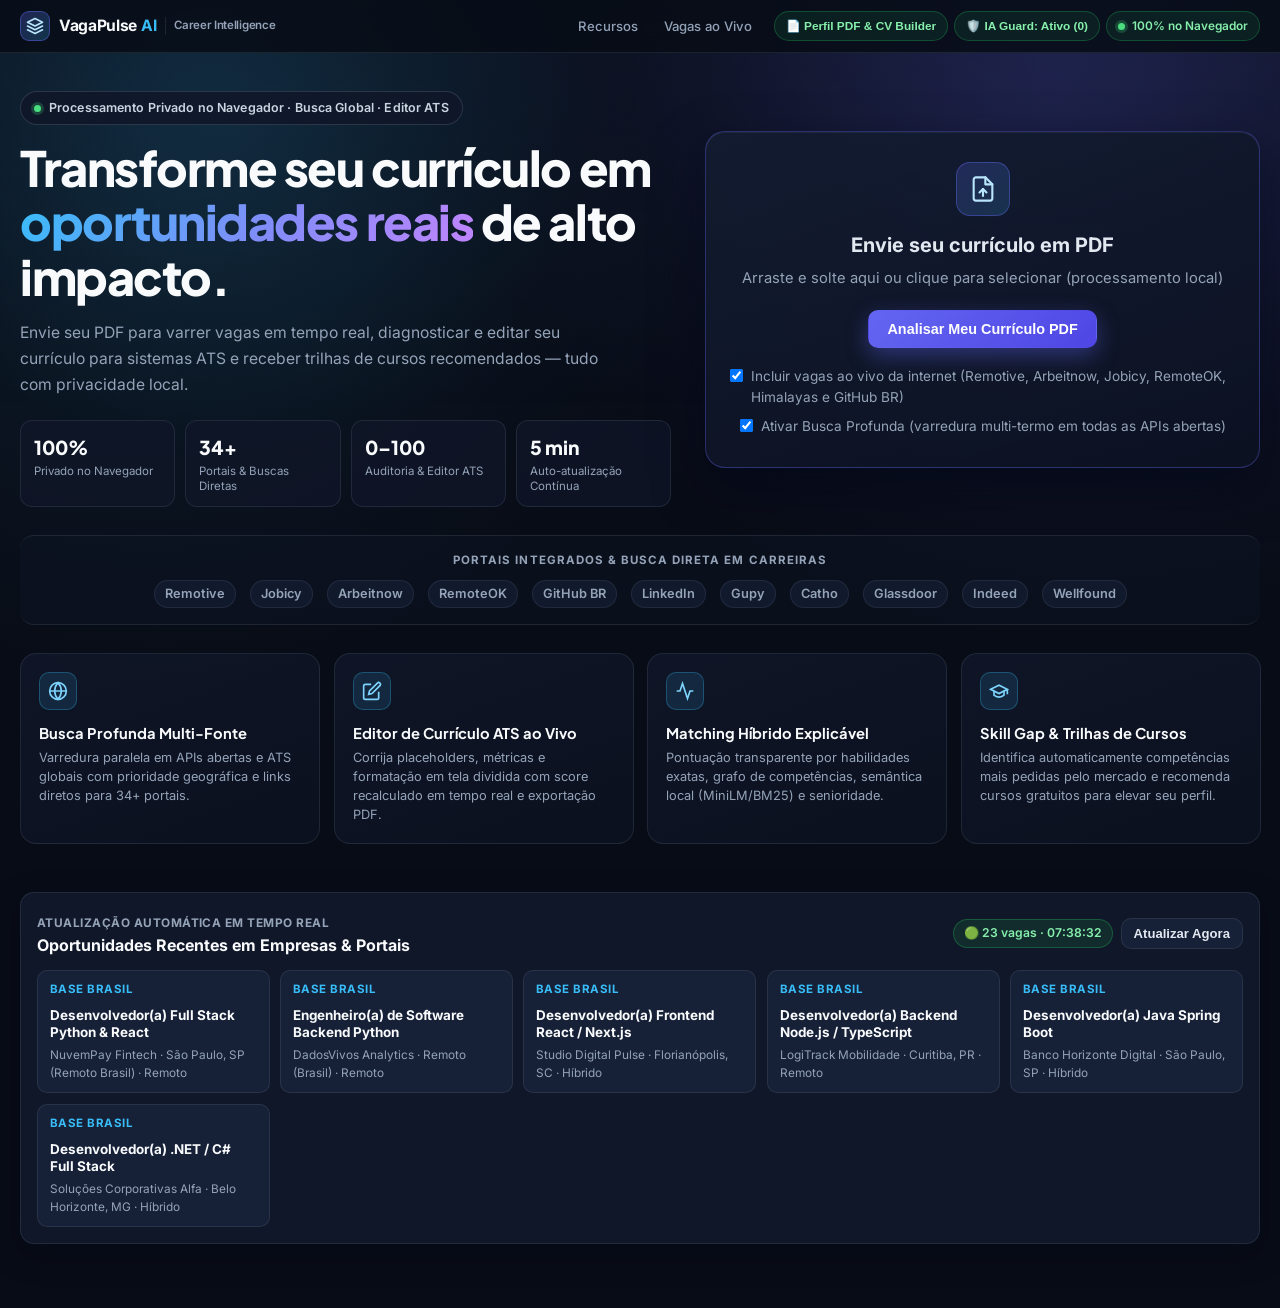
==== docs/index.html @ 1c6f0454 "feat: add landing page HTML and LinkedIn CV integration module" ====
<!DOCTYPE html>
<html lang="pt-BR">

<head>
  <meta charset="UTF-8" />
  <meta name="viewport" content="width=device-width, initial-scale=1.0" />
  <title>VagaPulse AI — Inteligência de Carreira, Busca Profunda &amp; Editor ATS</title>
  <link rel="dns-prefetch" href="https://cdn.jsdelivr.net" />
  <link rel="preconnect" href="https://fonts.googleapis.com" />
  <link rel="preconnect" href="https://fonts.gstatic.com" crossorigin />
  <link rel="preload" href="./styles.css" as="style" />
  <link rel="modulepreload" href="./js/app.js" />
  <link rel="modulepreload" href="./js/i18n.js" />
  <link rel="modulepreload" href="./js/storage.js" />
  <link
    href="https://fonts.googleapis.com/css2?family=Inter:wght@400;500;600;700&family=Plus+Jakarta+Sans:wght@600;700;800&family=Noto+Sans:wght@400;600;700&family=Noto+Sans+JP:wght@400;600;700&family=Noto+Sans+SC:wght@400;600&family=Noto+Sans+Arabic:wght@400;600&display=swap"
    rel="stylesheet" media="print" onload="this.media='all'" />
  <noscript>
    <link
      href="https://fonts.googleapis.com/css2?family=Inter:wght@400;500;600;700&family=Plus+Jakarta+Sans:wght@600;700;800&family=Noto+Sans:wght@400;600;700&display=swap"
      rel="stylesheet" />
  </noscript>
  <link rel="stylesheet" href="./styles.css" />
</head>

<body>
  <div class="ambient-bg" aria-hidden="true"></div>
  <nav class="topbar">
    <div class="topbar-inner">
      <div class="brand-lockup">
        <span class="brand-mark" aria-hidden="true">
          <svg width="18" height="18" viewBox="0 0 24 24" fill="none" stroke="currentColor" stroke-width="2.2"
            stroke-linecap="round" stroke-linejoin="round">
            <path d="M12 2L2 7l10 5 10-5-10-5z" />
            <path d="M2 17l10 5 10-5" />
            <path d="M2 12l10 5 10-5" />
          </svg>
        </span>
        <strong>VagaPulse <span class="accent">AI</span></strong>
        <span class="brand-tag">Career Intelligence</span>
      </div>
      <div class="topbar-meta">
        <a href="#featuresSection" class="topbar-link" data-i18n="navFeatures">Recursos</a>
        <a href="#liveFeedSection" class="topbar-link" data-i18n="navLiveFeed">Vagas ao Vivo</a>
        <div class="lang-picker-wrap" id="langPickerWrap">
          <!-- <button type="button" class="select-input lang-picker-btn" id="langPickerBtn" aria-haspopup="listbox" aria-expanded="false" aria-label="Selecionar idioma">
            🇧🇷 Português (PT) ▾
          </button>-->
          <div class="lang-picker-popover hidden" id="langPickerPopover" role="dialog" aria-label="Pesquisar idioma">
            <input type="search" id="langSearchInput" class="text-input lang-search-input"
              placeholder="Buscar idioma ou código (ex: ja, ar, Deutsch)..." aria-label="Buscar idioma" />
            <div class="lang-options-list" id="langOptionsList" role="listbox"></div>
          </div>
          <select id="uiLanguageSelect" class="sr-only" aria-label="Idioma da interface">
            <option value="pt">🇧🇷 Português (PT)</option>
            <option value="en">🇺🇸 English (EN)</option>
            <option value="fr">🇫🇷 Français (FR)</option>
            <option value="es">🇪🇸 Español (ES)</option>
            <option value="ja">🇯🇵 日本語 (JA)</option>
          </select>
        </div>
        <button type="button" class="topbar-status" id="linkedinCvBtn"
          title="Carregar Perfil em PDF e Construtor Inteligente de Currículos" style="cursor:pointer;">📄 Perfil PDF &amp; CV Builder</button>
        <button type="button" class="topbar-status" id="securityGuardBtn"
          title="IA Autônoma de Segurança — Clique para baixar o relatório de incidentes" style="cursor:pointer;">🛡️ IA
          Guard: Ativo (0)</button>
        <span class="topbar-status"><span class="pulse-dot"></span> <span data-i18n="navPrivacyBadge">100% no
            Navegador</span></span>
      </div>
    </div>
  </nav>
  <div class="app-shell">
    <!-- Seção Inicial (Landing + Upload) -->
    <section class="landing-shell" id="uploadSection">
      <div class="hero-split">
        <div class="hero-copy">
          <div class="hero-eyebrow">
            <span class="pulse-dot"></span>
            <span data-i18n="heroEyebrow">Processamento Privado no Navegador · Busca Profunda · Editor ATS</span>
          </div>
          <h1 data-i18n="heroTitle">Transforme seu currículo em <span class="accent-gradient">oportunidades reais</span>
            de alto impacto.</h1>
          <p class="hero-subtitle" data-i18n="heroSubtitle">
            Envie seu PDF para varrer vagas em tempo real, diagnosticar e editar seu currículo para sistemas ATS e
            receber trilhas de cursos recomendados — tudo com privacidade local.
          </p>

          <div class="hero-kpis">
            <div class="kpi-item">
              <strong>100%</strong>
              <span data-i18n="kpiPrivacy">Privado no Navegador</span>
            </div>
            <div class="kpi-item">
              <strong>34+</strong>
              <span data-i18n="kpiPortals">Portais &amp; Buscas Diretas</span>
            </div>
            <div class="kpi-item">
              <strong>0–100</strong>
              <span data-i18n="kpiAts">Auditoria &amp; Editor ATS</span>
            </div>
            <div class="kpi-item">
              <strong>5 min</strong>
              <span data-i18n="kpiRefresh">Auto-atualização Contínua</span>
            </div>
          </div>
        </div>

        <div class="upload-panel">
          <div class="dropzone" id="dropzone" tabindex="0" role="button"
            aria-label="Selecionar ou arrastar arquivo PDF">
            <div class="dropzone-icon-wrap" aria-hidden="true">
              <svg width="28" height="28" viewBox="0 0 24 24" fill="none" stroke="currentColor" stroke-width="1.8"
                stroke-linecap="round" stroke-linejoin="round">
                <path d="M14 2H6a2 2 0 0 0-2 2v16a2 2 0 0 0 2 2h12a2 2 0 0 0 2-2V8z" />
                <polyline points="14 2 14 8 20 8" />
                <line x1="12" y1="18" x2="12" y2="12" />
                <polyline points="9 15 12 12 15 15" />
              </svg>
            </div>
            <h2 data-i18n="dropTitle">Envie seu currículo em PDF</h2>
            <p data-i18n="dropSubtitle">Arraste e solte aqui ou clique para selecionar (processamento local)</p>
            <input type="file" id="pdfInput" accept=".pdf,application/pdf" hidden />
            <div class="upload-actions">
              <button type="button" class="btn btn-primary btn-glow" id="chooseFileBtn"
                data-i18n="chooseFileBtn">Analisar Meu Currículo PDF</button>
              <button type="button" class="btn btn-secondary hidden" id="sampleBtn">Testar com Exemplo</button>
              <button type="button" class="btn btn-ghost hidden" id="downloadSampleBtn">Baixar PDF Exemplo</button>
            </div>
            <div class="upload-options">
              <label class="checkbox-label">
                <input type="checkbox" id="includeLiveCheck" checked />
                <span data-i18n="includeLiveLabel">Incluir vagas ao vivo da internet (Remotive, Arbeitnow, Jobicy,
                  RemoteOK e GitHub BR)</span>
              </label>
              <label class="checkbox-label">
                <input type="checkbox" id="deepSearchCheck" checked />
                <span data-i18n="deepSearchLabel">Ativar Busca Profunda (varredura multi-termo em todas as APIs
                  abertas)</span>
              </label>
            </div>
          </div>

          <div class="status-banner hidden" id="statusBanner"></div>
          <div class="loader hidden" id="loader">
            <div class="spinner"></div>
            <span data-i18n="loaderText">Lendo seu PDF, auditando qualidade ATS e executando busca profunda na
              internet...</span>
          </div>
        </div>
      </div>

      <!-- Faixa de Fontes Monitoradas -->
      <div class="trust-strip">
        <span class="trust-label" data-i18n="trustLabel">Portais integrados &amp; busca direta em carreiras</span>
        <div class="trust-logos">
          <span>Remotive</span><span>Jobicy</span><span>Arbeitnow</span><span>RemoteOK</span><span>GitHub
            BR</span><span>LinkedIn</span><span>Gupy</span><span>Catho</span><span>Glassdoor</span><span>Indeed</span><span>Wellfound</span>
        </div>
      </div>

      <!-- Bento Grid de Recursos -->
      <div class="feature-strip bento-grid" id="featuresSection">
        <div class="feature-item">
          <div class="feature-icon-box" aria-hidden="true">
            <svg width="20" height="20" viewBox="0 0 24 24" fill="none" stroke="currentColor" stroke-width="2">
              <circle cx="12" cy="12" r="10" />
              <line x1="2" y1="12" x2="22" y2="12" />
              <path d="M12 2a15.3 15.3 0 0 1 4 10 15.3 15.3 0 0 1-4 10 15.3 15.3 0 0 1-4-10 15.3 15.3 0 0 1 4-10z" />
            </svg>
          </div>
          <div>
            <strong data-i18n="feat1Title">Busca Profunda Multi-Fonte</strong>
            <p data-i18n="feat1Desc">Varredura paralela em APIs abertas com prioridade geográfica para o seu país e
              links diretos para 14 portais.</p>
          </div>
        </div>
        <div class="feature-item">
          <div class="feature-icon-box" aria-hidden="true">
            <svg width="20" height="20" viewBox="0 0 24 24" fill="none" stroke="currentColor" stroke-width="2">
              <path d="M11 4H4a2 2 0 0 0-2 2v14a2 2 0 0 0 2 2h14a2 2 0 0 0 2-2v-7" />
              <path d="M18.5 2.5a2.121 2.121 0 0 1 3 3L12 15l-4 1 1-4 9.5-9.5z" />
            </svg>
          </div>
          <div>
            <strong data-i18n="feat2Title">Editor de Currículo ATS ao Vivo</strong>
            <p data-i18n="feat2Desc">Corrija placeholders, métricas e formatação em tela dividida com score recalculado
              em tempo real e exportação PDF.</p>
          </div>
        </div>
        <div class="feature-item">
          <div class="feature-icon-box" aria-hidden="true">
            <svg width="20" height="20" viewBox="0 0 24 24" fill="none" stroke="currentColor" stroke-width="2">
              <polyline points="22 12 18 12 15 21 9 3 6 12 2 12" />
            </svg>
          </div>
          <div>
            <strong data-i18n="feat3Title">Matching Explicável TF-IDF</strong>
            <p data-i18n="feat3Desc">Pontuação transparente por habilidades exatas, ecossistema relacionado, semântica
              textual e aderência de senioridade.</p>
          </div>
        </div>
        <div class="feature-item">
          <div class="feature-icon-box" aria-hidden="true">
            <svg width="20" height="20" viewBox="0 0 24 24" fill="none" stroke="currentColor" stroke-width="2">
              <path d="M22 10v6M2 10l10-5 10 5-10 5z" />
              <path d="M6 12v5c3 3 9 3 12 0v-5" />
            </svg>
          </div>
          <div>
            <strong data-i18n="feat4Title">Skill Gap &amp; Trilhas de Cursos</strong>
            <p data-i18n="feat4Desc">Identifica automaticamente competências mais pedidas pelo mercado e recomenda
              cursos gratuitos para elevar seu perfil.</p>
          </div>
        </div>
      </div>

      <!-- Feed Automático de Vagas Recentes ao Abrir a Página -->
      <div class="live-feed-card" id="liveFeedSection">
        <div class="live-feed-header">
          <div>
            <span class="meta-label" data-i18n="liveFeedEyebrow">Atualização Automática em Tempo Real</span>
            <h3 data-i18n="liveFeedTitle">Oportunidades Recentes em Empresas &amp; Portais</h3>
          </div>
          <div class="live-feed-controls">
            <span class="live-status-pill" id="homeLiveStatus" data-i18n="homeLiveLoading">Carregando vagas...</span>
            <button type="button" class="btn btn-secondary btn-small" id="homeRefreshBtn"
              data-i18n="homeRefreshBtn">Atualizar Agora</button>
          </div>
        </div>
        <div class="live-feed-grid" id="homeLiveGrid"></div>
      </div>
    </section>

    <!-- Painel de Resultados -->
    <main class="results-layout hidden" id="resultsSection">
      <aside class="profile-panel">
        <div class="panel-header">
          <h3 data-i18n="profileTitle">Perfil Extraído</h3>
          <button type="button" class="btn-link" id="newUploadBtn" data-i18n="newUploadBtn">Trocar PDF</button>
        </div>

        <div class="file-meta" id="fileMeta"></div>

        <!-- Diagnóstico ATS -->
        <div class="ats-card" id="atsCard">
          <div class="ats-header">
            <div>
              <span class="meta-label" data-i18n="atsQualityLabel">Qualidade ATS do Currículo</span>
              <div class="ats-level" id="atsLevel">—</div>
            </div>
            <div class="ats-score-circle" id="atsScore">0</div>
          </div>
          <div class="ats-bar-track">
            <div class="ats-bar-fill" id="atsBarFill" style="width: 0%"></div>
          </div>
          <ul class="ats-checks" id="atsChecks"></ul>
          <button type="button" class="btn btn-primary btn-small" id="openImproveBtn" data-i18n="openImproveBtn"
            style="width:100%;margin-top:10px;">
            ✨ Aprimorar Currículo (ATS)
          </button>
        </div>

        <div class="meta-grid">
          <div class="meta-box">
            <span class="meta-label" data-i18n="seniorityLabel">Senioridade</span>
            <select id="senioritySelect" class="select-input">
              <option value="Estágio" data-i18n="senIntern">Estágio</option>
              <option value="Júnior" data-i18n="senJunior">Júnior</option>
              <option value="Pleno" data-i18n="senMid">Pleno</option>
              <option value="Sênior" data-i18n="senSenior">Sênior</option>
              <option value="Especialista" data-i18n="senSpec">Especialista</option>
            </select>
          </div>
          <div class="meta-box">
            <span class="meta-label" data-i18n="yearsLabel">Experiência Est.</span>
            <strong id="yearsValue">—</strong>
          </div>
        </div>

        <div class="profile-block">
          <span class="meta-label" data-i18n="rolesLabel">Cargos Sugeridos</span>
          <div class="pill-list" id="rolesList"></div>
        </div>

        <div class="profile-block">
          <div class="block-title-row">
            <span class="meta-label"><span data-i18n="skillsDetectedPrefix">Habilidades Detectadas</span> (<span
                id="skillsCount">0</span>)</span>
          </div>
          <div class="pill-list editable" id="skillsList"></div>
          <div class="add-skill-row">
            <input type="text" id="newSkillInput" list="skillSuggestions" data-i18n-placeholder="newSkillPlaceholder"
              placeholder="Adicionar habilidade (ex: Python)" class="text-input" />
            <datalist id="skillSuggestions"></datalist>
            <button type="button" class="btn btn-small btn-primary" id="addSkillBtn">+</button>
          </div>
        </div>

        <!-- Skill Gap de Mercado -->
        <div class="profile-block" id="skillGapBlock">
          <span class="meta-label" data-i18n="skillGapLabel">Skill Gap (Mais Pedidas nas Top Vagas)</span>
          <p class="helper-text" data-i18n="skillGapHelper">Clique em uma skill para adicioná-la se você já a domina:
          </p>
          <div class="gap-list" id="skillGapList"></div>
        </div>

        <!-- Cursos Recomendados -->
        <div class="profile-block" id="coursesBlock">
          <span class="meta-label" data-i18n="coursesLabel">🎓 Cursos Recomendados para Aprimorar o Currículo</span>
          <p class="helper-text" data-i18n="coursesHelper">Sugestões práticas para fechar lacunas e elevar seu match:
          </p>
          <div class="course-list" id="coursesList"></div>
        </div>

        <div class="profile-block" id="languagesBlock">
          <span class="meta-label" data-i18n="languagesEduLabel">Idiomas &amp; Formação</span>
          <div class="pill-list" id="extraInfoList"></div>
        </div>

        <div class="profile-block">
          <span class="meta-label" data-i18n="externalLinksLabel">Buscar em Portais Externos</span>
          <div class="external-links" id="externalLinks"></div>
        </div>
      </aside>

      <!-- Coluna Principal -->
      <section class="jobs-column">
        <div class="toolbar-top">
          <div class="live-sync-group">
            <span class="live-status-pill" id="resultsLiveStatus">🟢 Atualizado agora</span>
            <label class="checkbox-label" style="font-size:0.78rem;">
              <input type="checkbox" id="autoRefreshCheck" checked />
              <span data-i18n="autoRefreshLabel">Auto-atualizar (5 min)</span>
            </label>
            <button type="button" class="btn btn-ghost btn-small" id="manualRefreshBtn" data-i18n="manualRefreshBtn"
              title="Buscar novas vagas agora ignorando cache">
              🔄 Atualizar
            </button>
          </div>
          <button type="button" class="btn btn-primary btn-small" id="deepSearchBtn" data-i18n="deepSearchBtn">
            🌐 Executar Busca Profunda na Internet
          </button>
          <button type="button" class="btn btn-primary btn-small" id="openImproveTopBtn" data-i18n="openImproveTopBtn">
            ✨ Aprimorar Currículo (ATS)
          </button>
          <button type="button" class="btn btn-secondary btn-small" id="openCompareBtn" data-i18n="openCompareBtn">
            ⚡ Comparar com Vaga Colada (ATS)
          </button>
          <button type="button" class="btn btn-secondary btn-small" id="exportCsvBtn" data-i18n="exportCsvBtn">
            ⬇ Exportar Vagas (CSV)
          </button>
          <button type="button" class="btn btn-ghost btn-small" id="resetWeightsBtn"
            title="Restaurar pesos padrão do ranking" data-i18n="resetWeightsBtn">
            ↺ Pesos Padrão
          </button>
        </div>

        <div class="filters-bar">
          <input type="text" id="queryInput" class="text-input search-input" data-i18n-placeholder="queryPlaceholder"
            placeholder="Filtrar por cargo, empresa, cidade ou tecnologia..." />
          <select id="modalityFilter" class="select-input">
            <option value="" data-i18n="allModalities">Todas modalidades</option>
            <option value="Remoto" data-i18n="modRemote">Remoto</option>
            <option value="Híbrido" data-i18n="modHybrid">Híbrido</option>
            <option value="Presencial" data-i18n="modOnsite">Presencial</option>
          </select>
          <select id="jobSeniorityFilter" class="select-input">
            <option value="" data-i18n="allSeniorities">Todas senioridades</option>
            <option value="Estágio" data-i18n="senIntern">Estágio</option>
            <option value="Júnior" data-i18n="senJunior">Júnior</option>
            <option value="Pleno" data-i18n="senMid">Pleno</option>
            <option value="Sênior" data-i18n="senSenior">Sênior</option>
            <option value="Especialista" data-i18n="senSpec">Especialista</option>
          </select>
          <select id="languageFilter" class="select-input">
            <option value="" data-i18n="allLanguages">Todos idiomas</option>
            <option value="pt">🇧🇷 Português (PT)</option>
            <option value="en">🇺🇸 English (EN)</option>
            <option value="fr">🇫🇷 Français (FR)</option>
            <option value="es">🇪🇸 Español (ES)</option>
            <option value="ja">🇯🇵 日本語 (JA)</option>
            <option value="de">🇩🇪 Deutsch (DE)</option>
            <option value="it">🇮🇹 Italiano (IT)</option>
            <option value="zh-CN">🇨🇳 中文简体 (ZH)</option>
            <option value="zh-TW">🇹🇼 中文繁體 (ZH-TW)</option>
            <option value="ko">🇰🇷 한국어 (KO)</option>
            <option value="ru">🇷🇺 Русский (RU)</option>
            <option value="ar">🇸🇦 العربية (AR)</option>
            <option value="hi">🇮🇳 हिन्दी (HI)</option>
            <option value="nl">🇳🇱 Nederlands (NL)</option>
            <option value="pl">🇵🇱 Polski (PL)</option>
            <option value="tr">🇹🇷 Türkçe (TR)</option>
            <option value="uk">🇺🇦 Українська (UK)</option>
            <option value="sv">🇸🇪 Svenska (SV)</option>
            <option value="no">🇳🇴 Norsk (NO)</option>
            <option value="da">🇩🇰 Dansk (DA)</option>
            <option value="fi">🇫🇮 Suomi (FI)</option>
            <option value="cs">Čeština (CS)</option>
            <option value="el">Ελληνικά (EL)</option>
            <option value="he">עברית (HE)</option>
            <option value="th">ไทย (TH)</option>
            <option value="vi">Tiếng Việt (VI)</option>
            <option value="id">Bahasa Indonesia (ID)</option>
            <option value="ms">Bahasa Melayu (MS)</option>
            <option value="ro">Română (RO)</option>
            <option value="hu">Magyar (HU)</option>
            <option value="bg">Български (BG)</option>
            <option value="hr">Hrvatski (HR)</option>
            <option value="sk">Slovenčina (SK)</option>
            <option value="sl">Slovenščina (SL)</option>
            <option value="lt">Lietuvių (LT)</option>
            <option value="lv">Latviešu (LV)</option>
            <option value="et">Eesti (ET)</option>
            <option value="ca">Català (CA)</option>
            <option value="gl">Galego (GL)</option>
            <option value="eu">Euskara (EU)</option>
            <option value="af">Afrikaans (AF)</option>
            <option value="sw">Kiswahili (SW)</option>
            <option value="tl">Tagalog (TL)</option>
            <option value="fa">فارسی (FA)</option>
            <option value="ur">اردو (UR)</option>
            <option value="bn">বাংলা (BN)</option>
            <option value="ta">தமிழ் (TA)</option>
            <option value="te">తెలుగు (TE)</option>
            <option value="mr">मराठी (MR)</option>
            <option value="pa">ਪੰਜਾਬੀ (PA)</option>
          </select>
          <select id="sectorFilter" class="select-input">
            <option value="" data-i18n="allSectors">Todas áreas/setores</option>
            <option value="Cibersegurança" data-i18n="secCyber">Cibersegurança</option>
            <option value="Dados & IA" data-i18n="secData">Dados &amp; IA</option>
            <option value="Engenharia de Software" data-i18n="secEng">Engenharia de Software</option>
            <option value="DevOps & Cloud" data-i18n="secDevops">DevOps &amp; Cloud</option>
            <option value="QA & Qualidade" data-i18n="secQa">QA &amp; Qualidade</option>
            <option value="Produto & Design" data-i18n="secProd">Produto &amp; Design</option>
            <option value="Negócios & Operações" data-i18n="secBiz">Negócios &amp; Operações</option>
          </select>
          <input type="text" id="locationFilter" class="text-input" style="min-width:140px;"
            data-i18n-placeholder="locationPlaceholder" placeholder="Localização (ex: Brasil, SP)..." />
          <select id="sourceFilter" class="select-input">
            <option value="all" data-i18n="allSources">Todas as fontes</option>
            <option value="local" data-i18n="srcLocal">Somente Base Brasil</option>
            <option value="live" data-i18n="srcLive">Somente APIs Ao Vivo</option>
          </select>
          <select id="minScoreFilter" class="select-input">
            <option value="0" data-i18n="allScores">Qualquer match</option>
            <option value="60" data-i18n="scoreMidHigh">Média + Alta (≥ 60%)</option>
            <option value="80" data-i18n="scoreHighOnly">Somente Alta (≥ 80%)</option>
          </select>
          <select id="fraudFilter" class="select-input" title="Filtro anti-golpes e vagas falsas">
            <option value="hide_scam" data-i18n="fraudHideScam">🛡️ Ocultar vagas falsas</option>
            <option value="verified_only" data-i18n="fraudVerifiedOnly">🛡️ Somente verificadas</option>
            <option value="all" data-i18n="fraudShowAll">Mostrar todas (incl. suspeitas)</option>
          </select>
          <select id="recencyFilter" class="select-input" title="Filtrar vagas por data de publicação">
            <option value="" data-i18n="recencyAll">Qualquer data</option>
            <option value="48h" data-i18n="recency48h">⚡ Últimas 48h</option>
            <option value="7d" data-i18n="recency7d">🕒 Últimos 7 dias</option>
            <option value="30d" data-i18n="recency30d">📅 Últimos 30 dias</option>
          </select>
          <select id="sortFilter" class="select-input">
            <option value="match" data-i18n="sortMatch">Ordenar: Maior Match</option>
            <option value="salary" data-i18n="sortSalary">Ordenar: Maior Salário</option>
            <option value="recent" data-i18n="sortRecent">Ordenar: Mais Recentes</option>
          </select>
          <select id="trackerFilter" class="select-input">
            <option value="" data-i18n="trackerAll">Todas (Rastreador)</option>
            <option value="any_tracked" data-i18n="trackerTracked">★ Todas Rastreadas</option>
            <option value="Salva" data-i18n="trackerSaved">☆ Salva</option>
            <option value="Candidatada" data-i18n="trackerApplied">📨 Candidatada</option>
            <option value="Entrevista" data-i18n="trackerInterview">💬 Entrevista</option>
            <option value="Proposta" data-i18n="trackerOffer">🎉 Proposta</option>
          </select>
          <button type="button" class="btn btn-ghost btn-small" id="clearFiltersBtn" data-i18n="clearFiltersBtn"
            title="Limpar todos os filtros">
            ✕ Limpar
          </button>
        </div>

        <div class="telemetry-bar" id="telemetryBar"></div>
        <div class="telemetry-bar" id="conversionFunnelBar" style="margin-top:-4px;"></div>
        <div class="results-summary" id="resultsSummary"></div>
        <div class="sources-strip" id="sourcesStrip"></div>

        <div class="jobs-grid" id="jobsGrid"></div>
        <div class="list-sentinel hidden" id="listSentinel"></div>
      </section>
    </main>
  </div>

  <!-- Modal de Detalhes da Vaga -->
  <div class="modal-overlay hidden" id="jobModal" role="dialog" aria-modal="true">
    <div class="modal-card">
      <div class="modal-header">
        <div>
          <span class="source-tag" id="modalSource"></span>
          <h3 id="modalTitle"></h3>
          <p class="modal-company" id="modalCompany"></p>
        </div>
        <button type="button" class="modal-close" id="closeModalBtn" aria-label="Fechar">✕</button>
      </div>
      <div class="modal-body">
        <div class="modal-meta-row" id="modalMeta"></div>
        <p class="modal-reason" id="modalReason"></p>

        <h4 data-i18n="modalBreakdownTitle">Detalhamento Transparente do Match (Explicabilidade)</h4>
        <div class="breakdown-grid" id="modalBreakdown"></div>

        <h4 data-i18n="modalDescTitle">Descrição da Vaga</h4>
        <p class="modal-description" id="modalDescription"></p>

        <h4 data-i18n="modalMatchedTitle">Habilidades Compatíveis (Exatas &amp; Relacionadas)</h4>
        <div class="pill-list" id="modalMatchedSkills"></div>

        <h4 data-i18n="modalMissingTitle">Habilidades para Desenvolver / Destacar</h4>
        <div class="pill-list" id="modalMissingSkills"></div>

        <h4 data-i18n="modalPitchTitle">Sugestão de Mensagem / Pitch para o Recrutador</h4>
        <div class="pitch-box">
          <p id="modalPitch"></p>
          <button type="button" class="btn btn-secondary btn-small" id="copyPitchBtn" data-i18n="copyPitchBtn">Copiar
            Mensagem</button>
        </div>

        <div id="modalConversionKit" style="margin-top:14px;display:flex;flex-direction:column;gap:12px;"></div>
      </div>
      <div class="modal-footer">
        <select id="modalStatusSelect" class="select-input">
          <option value="" data-i18n="modalNoStatus">Sem status</option>
          <option value="Salva" data-i18n="trackerSaved">☆ Salva</option>
          <option value="Candidatada" data-i18n="trackerApplied">📨 Candidatada</option>
          <option value="Entrevista" data-i18n="trackerInterview">💬 Entrevista</option>
          <option value="Proposta" data-i18n="trackerOffer">🎉 Proposta</option>
        </select>
        <a href="#" target="_blank" rel="noopener noreferrer" class="btn btn-primary" id="modalApplyBtn"
          data-i18n="modalApplyBtn">
          Candidatar-se na Vaga ↗
        </a>
      </div>
    </div>
  </div>

  <!-- Modal Comparador de Vaga Personalizada -->
  <div class="modal-overlay hidden" id="compareModal" role="dialog" aria-modal="true">
    <div class="modal-card">
      <div class="modal-header">
        <div>
          <span class="source-tag" data-i18n="compareTag">Simulador ATS Instantâneo</span>
          <h3 data-i18n="compareTitle">Comparar Currículo com Qualquer Vaga</h3>
        </div>
        <button type="button" class="modal-close" id="closeCompareBtn" aria-label="Fechar">✕</button>
      </div>
      <div class="modal-body">
        <input type="text" id="compareTitleInput" class="text-input" data-i18n-placeholder="compareTitlePlaceholder"
          placeholder="Título da vaga (ex: Desenvolvedor Python Sênior)" />
        <textarea id="compareDescInput" class="textarea-input" rows="6" data-i18n-placeholder="compareDescPlaceholder"
          placeholder="Cole aqui a descrição completa da vaga (requisitos, tecnologias, responsabilidades)..."></textarea>
        <button type="button" class="btn btn-primary" id="runCompareBtn" data-i18n="runCompareBtn">Calcular
          Compatibilidade ATS</button>
        <div id="compareResult" class="compare-result hidden"></div>
      </div>
    </div>
  </div>

  <!-- Modal Editor de Currículo ATS -->
  <div class="modal-overlay hidden" id="improveModal" role="dialog" aria-modal="true">
    <div class="modal-card modal-editor">
      <div class="modal-header">
        <div>
          <span class="source-tag" data-i18n="editorTag">Editor Inteligente de Currículo ATS</span>
          <h3 data-i18n="editorTitle">Editor de Currículo &amp; Melhorias Necessárias para ATS</h3>
        </div>
        <button type="button" class="modal-close" id="closeImproveBtn" aria-label="Fechar">✕</button>
      </div>
      <div class="editor-shell">
        <div class="editor-pane">
          <div class="editor-toolbar">
            <div class="editor-score-pill" id="editorLiveScore">ATS: —/100</div>
            <div class="editor-toolbar-actions">
              <button type="button" class="btn btn-primary btn-small" id="editorAutoFixBtn" data-i18n="editorAutoFixBtn"
                title="Corrige formatação, telefone e marcadores duplicados automaticamente">
                ⚡ Auto-Corrigir
              </button>
              <button type="button" class="btn btn-secondary btn-small" id="editorLoadTemplateBtn"
                data-i18n="editorLoadTemplateBtn" title="Substitui pelo modelo estruturado ATS pré-preenchido">
                📄 Modelo ATS
              </button>
              <button type="button" class="btn btn-secondary btn-small" id="editorCopyBtn" data-i18n="editorCopyBtn">
                📋 Copiar
              </button>
              <button type="button" class="btn btn-secondary btn-small" id="editorPrintPdfBtn"
                data-i18n="editorPrintPdfBtn">
                🖨️ Salvar PDF
              </button>
            </div>
          </div>
          <textarea id="atsResumeEditor" class="resume-editor-textarea" spellcheck="true"
            data-i18n-placeholder="editorPlaceholder"
            placeholder="O texto do seu currículo aparecerá aqui para edição em tempo real..."></textarea>
          <div class="editor-statusbar">
            <span id="editorWordCount">0 palavras</span>
            <span id="editorSyncStatus" data-i18n="editorSyncStatus">Edite o currículo acima — o score e as melhorias
              atualizam ao vivo</span>
          </div>
        </div>
        <div class="improvements-pane">
          <div id="improveBody" class="improvements-scroll">
            <span data-i18n="improveLoading">Carregando diagnóstico detalhado...</span>
          </div>
        </div>
      </div>
      <div class="modal-footer">
        <button type="button" class="btn btn-secondary btn-small" id="editorDownloadPdfBtn">⬇ Baixar .PDF</button>
        <button type="button" class="btn btn-secondary btn-small" id="editorDownloadTxtBtn"
          data-i18n="editorDownloadTxtBtn">⬇ Baixar .TXT</button>
        <button type="button" class="btn btn-primary btn-small" id="applyEditedResumeBtn"
          data-i18n="applyEditedResumeBtn">
          ✅ Aplicar Currículo Editado na Busca de Vagas
        </button>
      </div>
    </div>
  </div>

  <!-- Modal Carregar Perfil em PDF & Smart CV Builder -->
  <div class="modal-overlay hidden" id="linkedinCvModal" role="dialog" aria-modal="true">
    <div class="modal-card modal-editor">
      <div class="modal-header">
        <div>
          <span class="source-tag">Importação PDF · LGPD · ATS PDF &amp; DOCX</span>
          <h3>📄 Carregar Perfil em PDF &amp; Smart CV Builder</h3>
        </div>
        <button type="button" class="modal-close" id="closeLinkedinCvBtn" aria-label="Fechar">✕</button>
      </div>
      <div style="padding:14px 18px;max-height:76vh;overflow-y:auto;display:grid;gap:14px;">
        <div class="pitch-box" style="margin:0;">
          <div style="display:flex;justify-content:space-between;align-items:center;flex-wrap:wrap;gap:8px;">
            <strong id="liStatusBadge">📄 Pronto para importar perfil em PDF</strong>
            <div style="display:flex;gap:6px;flex-wrap:wrap;">
              <input type="file" id="liPdfFileInput" accept=".pdf,application/pdf" style="position:absolute;width:1px;height:1px;opacity:0;overflow:hidden;pointer-events:none;" />
              <label for="liPdfFileInput" class="btn btn-primary btn-small" id="liLoadPdfBtn" role="button" tabindex="0" style="cursor:pointer;">📄 Carregar Perfil em PDF</label>
              <button type="button" class="btn btn-secondary btn-small" id="liEraseDataBtn">🗑️ Excluir Dados (LGPD)</button>
            </div>
          </div>
          <p class="hint" style="margin-top:8px;">Envie o PDF do seu perfil (ex.: <strong>Salvar como PDF</strong> do LinkedIn ou seu currículo atual). O processamento é feito com segurança para preencher seus dados, otimizar para ATS e exportar em PDF ou DOCX.</p>
          <div style="display:grid;grid-template-columns:repeat(auto-fit,minmax(240px,1fr));gap:6px;margin-top:8px;font-size:0.8rem;">
            <label><input type="checkbox" id="consent_B_import_profile" checked /> Importação dos dados do PDF</label>
            <label><input type="checkbox" id="consent_C_job_matching" checked /> Análise de compatibilidade com vagas</label>
            <label><input type="checkbox" id="consent_D_cv_generation" checked /> Geração e atualização de currículo</label>
            <label><input type="checkbox" id="consent_E_profile_storage" checked /> Armazenamento local sob seu controle</label>
          </div>
          <p id="liPrivacyBox" class="hint" style="margin-top:6px;"></p>
          <div id="liConnectionMessage" class="hidden" style="margin-top:8px;padding:8px 10px;border-radius:8px;background:rgba(15,23,42,0.75);border:1px solid rgba(56,189,248,0.4);font-size:0.82rem;line-height:1.45;"></div>
        </div>

        <form id="liProfileForm" style="display:grid;grid-template-columns:repeat(auto-fit,minmax(220px,1fr));gap:8px;">
          <input type="text" id="liNameInput" class="text-input" placeholder="Nome profissional" />
          <input type="text" id="liHeadlineInput" class="text-input" placeholder="Título profissional (ex: Engenheiro de Dados)" />
          <input type="email" id="liEmailInput" class="text-input" placeholder="E-mail profissional" />
          <input type="text" id="liSkillsInput" class="text-input" placeholder="Competências (ex: Python, SQL, AWS)" />
          <textarea id="liSummaryInput" class="resume-editor-textarea" style="min-height:64px;grid-column:1/-1;" placeholder="Resumo profissional"></textarea>
          <textarea id="liExpInput" class="resume-editor-textarea" style="min-height:64px;" placeholder="Experiências (1 por linha)"></textarea>
          <textarea id="liEduInput" class="resume-editor-textarea" style="min-height:64px;" placeholder="Formação e certificações (1 por linha)"></textarea>
        </form>

        <div style="display:flex;gap:8px;flex-wrap:wrap;align-items:center;">
          <select id="liTemplateSelect" class="select-input">
            <option value="complete">Currículo Profissional Completo</option>
            <option value="executive">Currículo Executivo</option>
            <option value="technical">Currículo Técnico</option>
            <option value="academic">Currículo Acadêmico</option>
            <option value="technology">Currículo para Tecnologia</option>
            <option value="infosec">Currículo para Segurança da Informação</option>
            <option value="data_analytics">Currículo para Análise de Dados</option>
            <option value="software_dev">Currículo para Desenvolvimento de Software</option>
            <option value="edtech">Currículo para Educação e Tecnologia</option>
            <option value="job_tailored">Currículo Personalizado para Vaga</option>
          </select>
          <button type="button" class="btn btn-primary btn-small" id="liGenerateCvBtn">✨ Gerar Currículo ATS</button>
          <button type="button" class="btn btn-secondary btn-small" id="liExportPdfBtn">⬇ Exportar PDF</button>
          <button type="button" class="btn btn-secondary btn-small" id="liExportDocxBtn">⬇ Exportar DOCX</button>
        </div>

        <p id="liAnalysisBox" class="hint"></p>
        <textarea id="liCvPreview" class="resume-editor-textarea" style="min-height:160px;" placeholder="Prévia do currículo gerado para revisão..."></textarea>

        <div>
          <strong style="font-size:0.85rem;">🕘 Histórico de Versões</strong>
          <div id="liVersionsList" style="margin-top:6px;"></div>
        </div>
      </div>
    </div>
  </div>

  <div class="toast hidden" id="toast" role="status" aria-live="polite"></div>

  <!-- App Modular ES (PDF.js é carregado sob demanda ao enviar currículo) -->
  <script type="module" src="./js/app.js"></script>
  <script type="module" src="./js/linkedin_cv.js?v=3"></script>
</body>

</html>
---- docs/styles.css ----
:root {
  --bg: #080c16;
  --bg-card: #101728;
  --bg-elevated: #162036;
  --border: rgba(148, 163, 184, 0.14);
  --text: #e2e8f0;
  --text-muted: #94a3b8;
  --primary: #6366f1;
  --primary-hover: #4f46e5;
  --accent: #38bdf8;
  --success: #22c55e;
  --warning: #f59e0b;
  --danger: #ef4444;
  --radius: 14px;
  --shadow-card: 0 10px 30px rgba(2, 6, 23, 0.35);
}

* {
  box-sizing: border-box;
  margin: 0;
  padding: 0;
}

body {
  font-family: "Inter", "Noto Sans", "Noto Sans JP", "Noto Sans SC", "Noto Sans TC", "Noto Sans KR", "Noto Sans Arabic", "Noto Sans Hebrew", "Noto Sans Devanagari", "Segoe UI", system-ui, -apple-system, sans-serif;
  background: radial-gradient(circle at 85% 0%, rgba(99, 102, 241, 0.15), transparent 38%),
    radial-gradient(circle at 12% 10%, rgba(56, 189, 248, 0.10), transparent 34%),
    var(--bg);
  color: var(--text);
  min-height: 100vh;
  line-height: 1.55;
  -webkit-font-smoothing: antialiased;
}

/* Navbar Profissional */
.topbar {
  position: sticky;
  top: 0;
  z-index: 60;
  background: rgba(8, 12, 22, 0.84);
  backdrop-filter: blur(12px);
  border-bottom: 1px solid var(--border);
}

.topbar-inner {
  max-width: 1380px;
  margin: 0 auto;
  padding: 11px 20px;
  display: flex;
  align-items: center;
  justify-content: space-between;
  gap: 12px;
  flex-wrap: wrap;
}

.brand-lockup {
  display: inline-flex;
  align-items: center;
  gap: 9px;
  font-size: 0.98rem;
  letter-spacing: -0.02em;
  color: #f8fafc;
}

.brand-lockup .accent {
  color: var(--accent);
}

.brand-dot {
  width: 9px;
  height: 9px;
  border-radius: 50%;
  background: linear-gradient(135deg, var(--accent), var(--primary));
  box-shadow: 0 0 10px rgba(56, 189, 248, 0.7);
}

.brand-tag {
  font-size: 0.72rem;
  font-weight: 600;
  color: var(--text-muted);
  padding-left: 8px;
  border-left: 1px solid var(--border);
}

.topbar-meta {
  display: flex;
  flex-wrap: wrap;
  gap: 6px;
}

.topbar-pill {
  font-size: 0.72rem;
  font-weight: 600;
  color: #cbd5e1;
  background: rgba(22, 32, 54, 0.9);
  border: 1px solid var(--border);
  padding: 4px 10px;
  border-radius: 999px;
}

.app-shell {
  max-width: 1380px;
  margin: 0 auto;
  padding: 26px 20px 64px;
}

.hero {
  text-align: center;
  margin-bottom: 28px;
}

.hero-badge {
  display: inline-block;
  padding: 6px 14px;
  border-radius: 999px;
  background: rgba(99, 102, 241, 0.15);
  border: 1px solid rgba(99, 102, 241, 0.35);
  color: #a5b4fc;
  font-size: 0.82rem;
  font-weight: 600;
  margin-bottom: 12px;
}

.hero h1 {
  font-size: clamp(2rem, 4vw, 2.8rem);
  font-weight: 800;
  letter-spacing: -0.02em;
}

.hero h1 .accent {
  background: linear-gradient(135deg, var(--accent), var(--primary));
  -webkit-background-clip: text;
  -webkit-text-fill-color: transparent;
}

.hero-subtitle {
  max-width: 720px;
  margin: 10px auto 0;
  color: var(--text-muted);
  font-size: 1rem;
}

/* Upload Card */
.upload-card {
  max-width: 780px;
  margin: 0 auto 28px;
}

.dropzone {
  background: var(--bg-card);
  border: 2px dashed rgba(99, 102, 241, 0.45);
  border-radius: 18px;
  padding: 38px 24px;
  text-align: center;
  cursor: pointer;
  transition: border-color 0.2s, background 0.2s, transform 0.2s;
}

.dropzone:hover,
.dropzone.dragover {
  border-color: var(--accent);
  background: rgba(24, 34, 61, 0.9);
  transform: translateY(-1px);
}

.dropzone-icon {
  font-size: 2.6rem;
  margin-bottom: 10px;
}

.dropzone h2 {
  font-size: 1.25rem;
  margin-bottom: 6px;
}

.dropzone p {
  color: var(--text-muted);
  font-size: 0.92rem;
}

.upload-actions {
  display: flex;
  flex-wrap: wrap;
  justify-content: center;
  gap: 10px;
  margin-top: 20px;
}

.upload-options {
  margin-top: 18px;
  display: flex;
  flex-direction: column;
  align-items: center;
  gap: 8px;
  text-align: left;
}

.checkbox-label {
  display: inline-flex;
  align-items: flex-start;
  gap: 8px;
  font-size: 0.85rem;
  color: var(--text-muted);
  cursor: pointer;
  max-width: 100%;
}

.checkbox-label input[type="checkbox"] {
  margin-top: 3px;
  flex-shrink: 0;
}

/* Buttons */
.btn {
  display: inline-flex;
  align-items: center;
  justify-content: center;
  gap: 6px;
  padding: 10px 18px;
  border-radius: 10px;
  border: 1px solid transparent;
  font-size: 0.9rem;
  font-weight: 600;
  cursor: pointer;
  text-decoration: none;
  transition: background 0.18s, border-color 0.18s, transform 0.12s;
}

.btn:active {
  transform: scale(0.98);
}

.btn-primary {
  background: var(--primary);
  color: #fff;
}

.btn-primary:hover {
  background: var(--primary-hover);
}

.btn-secondary {
  background: var(--bg-elevated);
  color: var(--text);
  border-color: var(--border);
}

.btn-secondary:hover {
  border-color: var(--accent);
}

.btn-ghost {
  background: transparent;
  color: var(--text-muted);
  border-color: var(--border);
}

.btn-ghost:hover {
  color: var(--text);
  border-color: rgba(148, 163, 184, 0.4);
}

.btn-small {
  padding: 7px 12px;
  font-size: 0.82rem;
}

.btn-link {
  background: none;
  border: none;
  color: var(--accent);
  cursor: pointer;
  font-size: 0.85rem;
  font-weight: 600;
}

.btn-link:hover {
  text-decoration: underline;
}

/* Status & Loader */
.status-banner {
  margin-top: 14px;
  padding: 12px 16px;
  border-radius: 10px;
  font-size: 0.9rem;
}

.status-banner.error {
  background: rgba(239, 68, 68, 0.15);
  border: 1px solid rgba(239, 68, 68, 0.4);
  color: #fca5a5;
}

.loader {
  display: flex;
  align-items: center;
  justify-content: center;
  gap: 12px;
  margin-top: 18px;
  padding: 16px;
  background: var(--bg-card);
  border-radius: 12px;
  border: 1px solid var(--border);
  color: var(--text-muted);
}

.spinner {
  width: 22px;
  height: 22px;
  border: 3px solid rgba(99, 102, 241, 0.25);
  border-top-color: var(--accent);
  border-radius: 50%;
  animation: spin 0.8s linear infinite;
}

@keyframes spin {
  to {
    transform: rotate(360deg);
  }
}

.hidden {
  display: none !important;
}

/* Results Layout */
.results-layout {
  display: grid;
  grid-template-columns: minmax(300px, 350px) minmax(0, 1fr);
  gap: 24px;
  align-items: start;
}

.profile-panel,
.jobs-column {
  min-width: 0;
}

@media (max-width: 1024px) {
  .results-layout {
    grid-template-columns: 1fr;
    gap: 18px;
  }
}

.profile-panel {
  background: var(--bg-card);
  border: 1px solid var(--border);
  border-radius: var(--radius);
  padding: 20px;
}

.panel-header {
  display: flex;
  justify-content: space-between;
  align-items: center;
  margin-bottom: 12px;
}

.file-meta {
  font-size: 0.82rem;
  color: var(--text-muted);
  background: var(--bg-elevated);
  padding: 10px 12px;
  border-radius: 10px;
  margin-bottom: 14px;
  word-break: break-word;
}

/* ATS Audit Card */
.ats-card {
  background: linear-gradient(145deg, rgba(24, 34, 61, 0.95), rgba(18, 26, 47, 0.95));
  border: 1px solid rgba(56, 189, 248, 0.28);
  border-radius: 12px;
  padding: 14px;
  margin-bottom: 16px;
}

.ats-header {
  display: flex;
  justify-content: space-between;
  align-items: center;
  margin-bottom: 8px;
}

.ats-level {
  font-size: 0.95rem;
  font-weight: 700;
  color: #f8fafc;
}

.ats-score-circle {
  width: 44px;
  height: 44px;
  border-radius: 50%;
  background: rgba(56, 189, 248, 0.16);
  border: 2px solid var(--accent);
  display: flex;
  align-items: center;
  justify-content: center;
  font-weight: 800;
  font-size: 0.95rem;
  color: #bae6fd;
}

.ats-bar-track {
  height: 6px;
  background: rgba(148, 163, 184, 0.18);
  border-radius: 999px;
  overflow: hidden;
  margin-bottom: 10px;
}

.ats-bar-fill {
  height: 100%;
  background: linear-gradient(90deg, var(--primary), var(--accent), var(--success));
  border-radius: 999px;
  transition: width 0.4s ease;
}

.ats-checks {
  list-style: none;
  display: flex;
  flex-direction: column;
  gap: 7px;
  font-size: 0.78rem;
}

.ats-checks li {
  display: flex;
  gap: 7px;
  align-items: flex-start;
  color: #cbd5e1;
}

.ats-checks li .tip {
  display: block;
  color: var(--text-muted);
  font-size: 0.74rem;
}

.meta-grid {
  display: grid;
  grid-template-columns: 1fr 1fr;
  gap: 10px;
  margin-bottom: 16px;
}

.meta-box {
  background: var(--bg-elevated);
  padding: 10px;
  border-radius: 10px;
  display: flex;
  flex-direction: column;
  gap: 6px;
}

.meta-label {
  font-size: 0.74rem;
  text-transform: uppercase;
  letter-spacing: 0.04em;
  color: var(--text-muted);
  font-weight: 700;
}

.helper-text {
  font-size: 0.76rem;
  color: var(--text-muted);
  margin-top: 4px;
}

.profile-block {
  margin-bottom: 18px;
}

.block-title-row {
  display: flex;
  justify-content: space-between;
  align-items: center;
  margin-bottom: 8px;
}

.pill-list {
  display: flex;
  flex-wrap: wrap;
  gap: 6px;
  margin-top: 8px;
}

.pill {
  display: inline-flex;
  align-items: center;
  gap: 6px;
  padding: 4px 10px;
  border-radius: 999px;
  font-size: 0.78rem;
  font-weight: 600;
  background: rgba(99, 102, 241, 0.16);
  color: #c7d2fe;
  border: 1px solid rgba(99, 102, 241, 0.3);
  max-width: 100%;
  word-break: break-word;
  text-align: left;
}

.pill.role {
  background: rgba(56, 189, 248, 0.14);
  color: #bae6fd;
  border-color: rgba(56, 189, 248, 0.3);
}

.pill.matched {
  background: rgba(34, 197, 94, 0.15);
  color: #86efac;
  border-color: rgba(34, 197, 94, 0.35);
}

.pill.related {
  background: rgba(56, 189, 248, 0.14);
  color: #7dd3fc;
  border-color: rgba(56, 189, 248, 0.35);
}

.pill.missing {
  background: rgba(148, 163, 184, 0.12);
  color: #cbd5e1;
  border-color: rgba(148, 163, 184, 0.22);
}

.pill-remove {
  background: none;
  border: none;
  color: inherit;
  cursor: pointer;
  font-size: 0.85rem;
  opacity: 0.75;
  padding: 0 2px;
}

.pill-remove:hover {
  opacity: 1;
}

.add-skill-row {
  display: flex;
  gap: 6px;
  margin-top: 10px;
}

.gap-list {
  display: flex;
  flex-direction: column;
  gap: 6px;
  margin-top: 8px;
}

.gap-item {
  display: flex;
  justify-content: space-between;
  align-items: center;
  background: var(--bg-elevated);
  border: 1px solid var(--border);
  border-radius: 8px;
  padding: 6px 10px;
  font-size: 0.8rem;
  color: var(--text);
  cursor: pointer;
  transition: border-color 0.18s;
}

.gap-item:hover {
  border-color: var(--accent);
}

.gap-pct {
  color: #fcd34d;
  font-weight: 700;
  font-size: 0.76rem;
}

.text-input,
.select-input,
.textarea-input {
  background: var(--bg-elevated);
  border: 1px solid var(--border);
  border-radius: 9px;
  color: var(--text);
  padding: 8px 11px;
  font-size: 0.85rem;
  outline: none;
  font-family: inherit;
}

.textarea-input {
  width: 100%;
  resize: vertical;
}

.text-input:focus,
.select-input:focus,
.textarea-input:focus {
  border-color: var(--accent);
}

.add-skill-row .text-input {
  flex: 1;
  min-width: 0;
}

.external-links {
  display: grid;
  grid-template-columns: 1fr 1fr;
  gap: 8px;
  margin-top: 8px;
}

.external-link-card {
  display: flex;
  align-items: center;
  justify-content: space-between;
  padding: 8px 10px;
  background: var(--bg-elevated);
  border: 1px solid var(--border);
  border-radius: 9px;
  color: var(--text);
  text-decoration: none;
  font-size: 0.82rem;
  font-weight: 600;
  transition: border-color 0.18s;
}

.external-link-card:hover {
  border-color: var(--accent);
}

/* Toolbar & Filters Bar */
.toolbar-top {
  display: flex;
  flex-wrap: wrap;
  justify-content: flex-end;
  gap: 10px;
  margin-bottom: 12px;
}

.filters-bar {
  display: flex;
  flex-wrap: wrap;
  gap: 8px;
  background: var(--bg-card);
  border: 1px solid var(--border);
  border-radius: var(--radius);
  padding: 12px;
  margin-bottom: 14px;
}

.search-input {
  flex: 1 1 220px;
}

.results-summary {
  display: flex;
  justify-content: space-between;
  align-items: center;
  flex-wrap: wrap;
  gap: 8px;
  color: var(--text-muted);
  font-size: 0.86rem;
  margin-bottom: 14px;
  padding: 0 4px;
}

/* Job Cards */
.jobs-grid {
  display: grid;
  grid-template-columns: repeat(auto-fill, minmax(min(100%, 340px), 1fr));
  gap: 16px;
}

.job-card {
  background: var(--bg-card);
  border: 1px solid var(--border);
  border-radius: var(--radius);
  padding: 18px;
  display: flex;
  flex-direction: column;
  gap: 12px;
  transition: border-color 0.2s, transform 0.15s;
}

.job-card:hover {
  border-color: rgba(99, 102, 241, 0.5);
  transform: translateY(-2px);
}

.job-card-top {
  display: flex;
  justify-content: space-between;
  align-items: flex-start;
  gap: 12px;
}

.source-tag {
  display: inline-block;
  font-size: 0.72rem;
  font-weight: 700;
  text-transform: uppercase;
  letter-spacing: 0.04em;
  color: var(--accent);
  margin-bottom: 4px;
}

.job-title {
  font-size: 1.04rem;
  font-weight: 700;
  color: #f8fafc;
}

.job-company {
  font-size: 0.86rem;
  color: var(--text-muted);
  margin-top: 2px;
}

.score-badge {
  min-width: 66px;
  text-align: center;
  padding: 8px 10px;
  border-radius: 12px;
  font-weight: 800;
  font-size: 0.95rem;
  line-height: 1.1;
  border: 1px solid transparent;
}

.score-badge small {
  display: block;
  font-size: 0.65rem;
  font-weight: 600;
  opacity: 0.85;
  margin-top: 2px;
}

.score-high {
  background: rgba(34, 197, 94, 0.15);
  color: #86efac;
  border-color: rgba(34, 197, 94, 0.4);
}

.score-mid {
  background: rgba(56, 189, 248, 0.15);
  color: #7dd3fc;
  border-color: rgba(56, 189, 248, 0.4);
}

.score-low {
  background: rgba(245, 158, 11, 0.15);
  color: #fcd34d;
  border-color: rgba(245, 158, 11, 0.35);
}

.job-meta-tags {
  display: flex;
  flex-wrap: wrap;
  gap: 6px;
  font-size: 0.78rem;
  color: var(--text-muted);
}

.job-meta-tags span {
  background: var(--bg-elevated);
  padding: 4px 8px;
  border-radius: 6px;
}

.job-reason {
  font-size: 0.82rem;
  color: #cbd5e1;
}

.job-card-footer {
  margin-top: auto;
  padding-top: 10px;
  border-top: 1px solid var(--border);
  display: flex;
  justify-content: space-between;
  align-items: center;
  gap: 8px;
  flex-wrap: wrap;
}

.status-mini-select {
  padding: 5px 8px;
  font-size: 0.78rem;
}

.empty-state {
  grid-column: 1 / -1;
  text-align: center;
  padding: 40px 20px;
  background: var(--bg-card);
  border: 1px dashed var(--border);
  border-radius: var(--radius);
  color: var(--text-muted);
}

/* Breakdown & Pitch */
.breakdown-grid {
  display: grid;
  grid-template-columns: repeat(2, 1fr);
  gap: 10px;
}

.breakdown-item {
  background: var(--bg-elevated);
  padding: 10px 12px;
  border-radius: 10px;
  font-size: 0.8rem;
}

.breakdown-top {
  display: flex;
  justify-content: space-between;
  margin-bottom: 6px;
  color: #cbd5e1;
}

.pitch-box {
  background: var(--bg-elevated);
  border: 1px solid var(--border);
  border-radius: 10px;
  padding: 12px;
  display: flex;
  flex-direction: column;
  gap: 10px;
  font-size: 0.86rem;
  color: #e2e8f0;
}

.compare-result {
  background: var(--bg-elevated);
  border: 1px solid rgba(56, 189, 248, 0.35);
  border-radius: 12px;
  padding: 14px;
  display: flex;
  flex-direction: column;
  gap: 10px;
}

/* Modal */
.modal-overlay {
  position: fixed;
  inset: 0;
  background: rgba(2, 6, 23, 0.75);
  backdrop-filter: blur(4px);
  display: flex;
  align-items: center;
  justify-content: center;
  padding: 20px;
  z-index: 100;
}

.modal-card {
  background: var(--bg-card);
  border: 1px solid var(--border);
  border-radius: 18px;
  max-width: 700px;
  width: 100%;
  max-height: 90vh;
  display: flex;
  flex-direction: column;
  overflow: hidden;
}

.modal-header {
  padding: 18px 22px 14px;
  border-bottom: 1px solid var(--border);
  display: flex;
  justify-content: space-between;
  align-items: flex-start;
  gap: 12px;
}

.modal-close {
  background: var(--bg-elevated);
  border: 1px solid var(--border);
  color: var(--text);
  border-radius: 8px;
  width: 32px;
  height: 32px;
  cursor: pointer;
}

.modal-body {
  padding: 18px 22px;
  overflow-y: auto;
  display: flex;
  flex-direction: column;
  gap: 12px;
}

.modal-body h4 {
  font-size: 0.86rem;
  color: var(--accent);
  margin-top: 4px;
}

.modal-meta-row {
  display: flex;
  flex-wrap: wrap;
  gap: 8px;
  font-size: 0.82rem;
  color: var(--text-muted);
}

.modal-meta-row span {
  background: var(--bg-elevated);
  padding: 5px 10px;
  border-radius: 7px;
}

.modal-description {
  font-size: 0.88rem;
  color: #cbd5e1;
  white-space: pre-line;
}

.modal-footer {
  padding: 14px 22px;
  border-top: 1px solid var(--border);
  display: flex;
  justify-content: flex-end;
  gap: 10px;
}

/* Modal Editor de Currículo ATS */
.modal-wide {
  max-width: 860px;
}

.modal-editor {
  max-width: 1240px;
  width: 96vw;
  height: 90vh;
}

.editor-shell {
  display: grid;
  grid-template-columns: 1.15fr 0.85fr;
  flex: 1;
  min-height: 0;
  overflow: hidden;
}

@media (max-width: 960px) {
  .editor-shell {
    grid-template-columns: 1fr;
    overflow-y: auto;
  }
}

.editor-pane {
  display: flex;
  flex-direction: column;
  border-right: 1px solid var(--border);
  padding: 14px 18px;
  gap: 10px;
  min-height: 0;
}

.editor-toolbar {
  display: flex;
  flex-wrap: wrap;
  align-items: center;
  justify-content: space-between;
  gap: 8px;
}

.editor-toolbar-actions {
  display: flex;
  flex-wrap: wrap;
  gap: 6px;
}

.editor-score-pill {
  font-size: 0.78rem;
  font-weight: 700;
  padding: 5px 11px;
  border-radius: 999px;
  border: 1px solid var(--border);
  background: var(--bg-elevated);
  color: #f8fafc;
}

.resume-editor-textarea {
  flex: 1;
  width: 100%;
  min-height: 320px;
  resize: none;
  background: #0b1220;
  color: #e2e8f0;
  border: 1px solid var(--border);
  border-radius: 10px;
  padding: 14px;
  font-family: ui-monospace, SFMono-Regular, Menlo, Consolas, monospace;
  font-size: 0.84rem;
  line-height: 1.55;
  outline: none;
}

.resume-editor-textarea:focus {
  border-color: var(--accent);
}

.editor-statusbar {
  display: flex;
  justify-content: space-between;
  flex-wrap: wrap;
  gap: 8px;
  font-size: 0.76rem;
  color: var(--text-muted);
}

.improvements-pane {
  display: flex;
  flex-direction: column;
  min-height: 0;
  overflow: hidden;
}

.improvements-scroll {
  padding: 14px 18px;
  overflow-y: auto;
  display: flex;
  flex-direction: column;
  gap: 12px;
}

.improvements-scroll h4 {
  font-size: 0.86rem;
  color: var(--accent);
}

.improve-summary {
  display: flex;
  flex-wrap: wrap;
  align-items: center;
  justify-content: space-between;
  gap: 12px;
  background: var(--bg-elevated);
  border: 1px solid var(--border);
  border-radius: 12px;
  padding: 14px 18px;
}

.improve-score-val {
  font-size: 1.25rem;
  font-weight: 800;
  color: #f8fafc;
}

.improve-score-val small {
  font-size: 0.78rem;
  font-weight: 500;
  color: var(--text-muted);
}

.improve-score-val.projected {
  color: #86efac;
}

.improve-arrow {
  font-size: 1.3rem;
  color: var(--accent);
}

.mod-list {
  display: flex;
  flex-direction: column;
  gap: 12px;
}

.mod-card {
  background: var(--bg-elevated);
  border: 1px solid var(--border);
  border-radius: 12px;
  padding: 14px;
  display: flex;
  flex-direction: column;
  gap: 6px;
}

.mod-card-header {
  display: flex;
  justify-content: space-between;
  align-items: center;
  flex-wrap: wrap;
  gap: 8px;
}

.prio-badge {
  font-size: 0.72rem;
  font-weight: 700;
  padding: 3px 9px;
  border-radius: 999px;
}

.prio-high {
  background: rgba(239, 68, 68, 0.16);
  color: #fca5a5;
  border: 1px solid rgba(239, 68, 68, 0.35);
}

.prio-mid {
  background: rgba(245, 158, 11, 0.16);
  color: #fcd34d;
  border: 1px solid rgba(245, 158, 11, 0.35);
}

.prio-low {
  background: rgba(56, 189, 248, 0.15);
  color: #7dd3fc;
  border: 1px solid rgba(56, 189, 248, 0.35);
}

.mod-issue,
.mod-action {
  font-size: 0.85rem;
  color: #cbd5e1;
}

.before-after-grid {
  display: grid;
  grid-template-columns: 1fr 1fr;
  gap: 10px;
  margin-top: 6px;
}

@media (max-width: 640px) {
  .before-after-grid {
    grid-template-columns: 1fr;
  }
}

.ba-box {
  background: rgba(15, 23, 42, 0.7);
  border: 1px solid var(--border);
  border-radius: 9px;
  padding: 9px 11px;
  font-size: 0.8rem;
  color: #e2e8f0;
}

.ba-before {
  border-left: 3px solid #f87171;
}

.ba-after {
  border-left: 3px solid #4ade80;
}

.ats-template-pre {
  white-space: pre-wrap;
  font-family: ui-monospace, SFMono-Regular, Menlo, Consolas, monospace;
  font-size: 0.78rem;
  color: #e2e8f0;
  margin: 0;
  max-height: 260px;
  overflow-y: auto;
}

/* Feature Strip na tela inicial */
.feature-strip {
  display: grid;
  grid-template-columns: repeat(2, 1fr);
  gap: 12px;
  margin-top: 18px;
}

@media (max-width: 640px) {
  .feature-strip {
    grid-template-columns: 1fr;
  }
}

.feature-item {
  display: flex;
  align-items: flex-start;
  gap: 10px;
  background: var(--bg-card);
  border: 1px solid var(--border);
  border-radius: 12px;
  padding: 12px 14px;
}

.feature-icon {
  font-size: 1.3rem;
  line-height: 1.2;
}

.feature-item strong {
  display: block;
  font-size: 0.86rem;
  color: #f8fafc;
  margin-bottom: 2px;
}

.feature-item p {
  font-size: 0.78rem;
  color: var(--text-muted);
  line-height: 1.35;
}

/* Source Breakdown Strip */
.sources-strip {
  display: flex;
  flex-wrap: wrap;
  gap: 6px;
  margin-bottom: 14px;
}

.source-chip {
  font-size: 0.74rem;
  font-weight: 600;
  padding: 3px 9px;
  border-radius: 999px;
  background: var(--bg-card);
  border: 1px solid var(--border);
  color: #cbd5e1;
}

.source-chip strong {
  color: var(--accent);
}

/* Itens clicáveis para localizar no editor */
.pill.jump-item {
  cursor: pointer;
  transition: border-color 0.15s, background 0.15s;
}

.pill.jump-item:hover {
  border-color: var(--accent);
  background: rgba(56, 189, 248, 0.15);
  color: #e0f2fe;
}

/* Toast Notification */
.toast {
  position: fixed;
  right: 22px;
  bottom: 22px;
  z-index: 200;
  background: #1e293b;
  color: #f8fafc;
  border: 1px solid rgba(56, 189, 248, 0.45);
  border-radius: 12px;
  padding: 11px 16px;
  font-size: 0.85rem;
  font-weight: 600;
  box-shadow: 0 12px 32px rgba(2, 6, 23, 0.55);
  animation: toast-in 0.2s ease-out;
}

@keyframes toast-in {
  from {
    opacity: 0;
    transform: translateY(10px);
  }
  to {
    opacity: 1;
    transform: translateY(0);
  }
}

/* =========================================================
   Responsividade Global (Tablets, Smartphones e Telas Pequenas)
   ========================================================= */
html,
body {
  overflow-x: hidden;
}

@media (max-width: 960px) {
  .modal-editor {
    width: 98vw;
    height: 92vh;
  }

  .editor-pane {
    border-right: none;
    border-bottom: 1px solid var(--border);
  }

  .resume-editor-textarea {
    min-height: 240px;
    max-height: 40vh;
  }

  .improvements-pane {
    overflow: visible;
  }

  .improvements-scroll {
    overflow-y: visible;
  }
}

@media (max-width: 768px) {
  .app-shell {
    padding: 18px 14px 44px;
  }

  .hero {
    margin-bottom: 20px;
  }

  .hero-badge {
    font-size: 0.74rem;
    padding: 5px 12px;
    line-height: 1.4;
  }

  .hero-subtitle {
    font-size: 0.92rem;
  }

  .dropzone {
    padding: 26px 16px;
  }

  .upload-actions {
    flex-direction: column;
    align-items: stretch;
  }

  .upload-actions .btn {
    width: 100%;
  }

  .toolbar-top {
    display: grid;
    grid-template-columns: repeat(2, 1fr);
    justify-content: stretch;
    gap: 8px;
  }

  .toolbar-top .btn {
    width: 100%;
  }

  .filters-bar {
    display: grid;
    grid-template-columns: repeat(2, 1fr);
    gap: 8px;
    padding: 10px;
  }

  .filters-bar .search-input {
    grid-column: 1 / -1;
    width: 100%;
  }

  .filters-bar .select-input,
  .filters-bar .btn {
    width: 100%;
    min-width: 0;
  }

  .modal-overlay {
    padding: 10px;
  }

  .modal-card {
    max-height: 94vh;
    border-radius: 14px;
  }

  .modal-header,
  .modal-body,
  .modal-footer {
    padding-left: 14px;
    padding-right: 14px;
  }

  .editor-pane,
  .improvements-scroll {
    padding: 12px 14px;
  }

  .editor-toolbar {
    flex-direction: column;
    align-items: stretch;
  }

  .editor-score-pill {
    text-align: center;
  }

  .editor-toolbar-actions {
    display: grid;
    grid-template-columns: repeat(2, 1fr);
  }

  .editor-toolbar-actions .btn {
    width: 100%;
  }

  .improve-summary {
    display: grid;
    grid-template-columns: repeat(2, 1fr);
    gap: 10px;
    padding: 12px;
  }

  .improve-arrow {
    display: none;
  }

  .modal-footer {
    flex-wrap: wrap;
    justify-content: stretch;
  }

  .modal-footer .btn,
  .modal-footer .select-input {
    flex: 1 1 160px;
  }
}

@media (max-width: 480px) {
  .app-shell {
    padding: 14px 10px 36px;
  }

  .profile-panel {
    padding: 14px;
  }

  .meta-grid,
  .breakdown-grid,
  .external-links,
  .toolbar-top,
  .filters-bar {
    grid-template-columns: 1fr;
  }

  .text-input,
  .select-input,
  .textarea-input {
    font-size: 16px;
    min-height: 40px;
  }

  .job-card {
    padding: 14px;
  }

  .job-card-top {
    flex-direction: column;
    align-items: flex-start;
  }

  .score-badge {
    align-self: flex-start;
    display: inline-flex;
    align-items: baseline;
    gap: 6px;
    padding: 5px 10px;
  }

  .score-badge small {
    display: inline;
    margin-top: 0;
  }

  .job-card-footer {
    flex-direction: column;
    align-items: stretch;
  }

  .job-card-footer > div {
    display: grid !important;
    grid-template-columns: 1fr 1fr;
    width: 100%;
  }

  .job-card-footer .status-mini-select,
  .job-card-footer .btn {
    width: 100%;
  }

  .results-summary {
    flex-direction: column;
    align-items: flex-start;
    font-size: 0.8rem;
  }

  .toast {
    left: 12px;
    right: 12px;
    bottom: 14px;
    text-align: center;
  }
}

/* Feed Automático de Vagas Recentes & Barra de Auto-Atualização */
.live-feed-card {
  margin-top: 20px;
  background: var(--bg-card);
  border: 1px solid var(--border);
  border-radius: var(--radius);
  padding: 16px;
}

.live-feed-header {
  display: flex;
  flex-wrap: wrap;
  justify-content: space-between;
  align-items: center;
  gap: 10px;
  margin-bottom: 12px;
}

.live-feed-header h3 {
  font-size: 1rem;
  color: #f8fafc;
}

.live-feed-controls,
.live-sync-group {
  display: flex;
  flex-wrap: wrap;
  align-items: center;
  gap: 8px;
}

.live-sync-group {
  margin-right: auto;
}

.live-status-pill {
  font-size: 0.76rem;
  font-weight: 600;
  color: #86efac;
  background: rgba(34, 197, 94, 0.12);
  border: 1px solid rgba(34, 197, 94, 0.3);
  padding: 4px 10px;
  border-radius: 999px;
}

.live-feed-grid {
  display: grid;
  grid-template-columns: repeat(auto-fill, minmax(min(100%, 220px), 1fr));
  gap: 10px;
}

.mini-job-card {
  display: flex;
  flex-direction: column;
  gap: 4px;
  background: var(--bg-elevated);
  border: 1px solid var(--border);
  border-radius: 10px;
  padding: 10px 12px;
  text-decoration: none;
  color: var(--text);
  transition: border-color 0.18s, transform 0.14s;
}

.mini-job-card:hover {
  border-color: var(--accent);
  transform: translateY(-1px);
}

.mini-job-card strong {
  font-size: 0.84rem;
  color: #f8fafc;
  line-height: 1.3;
}

.mini-job-meta {
  font-size: 0.74rem;
  color: var(--text-muted);
}

/* Cursos Recomendados */
.course-list {
  display: flex;
  flex-direction: column;
  gap: 8px;
  margin-top: 8px;
}

.course-card {
  display: flex;
  flex-direction: column;
  gap: 4px;
  background: linear-gradient(155deg, rgba(22, 32, 54, 0.96), rgba(16, 23, 40, 0.96));
  border: 1px solid var(--border);
  border-radius: 11px;
  padding: 10px 12px;
  text-decoration: none;
  color: var(--text);
  transition: border-color 0.18s, transform 0.14s, box-shadow 0.18s;
}

.course-card:hover {
  border-color: var(--accent);
  transform: translateY(-1px);
  box-shadow: 0 6px 18px rgba(2, 6, 23, 0.35);
}

.course-top {
  display: flex;
  justify-content: space-between;
  align-items: center;
  gap: 6px;
}

.course-skill-tag {
  font-size: 0.7rem;
  font-weight: 700;
  color: #bae6fd;
  background: rgba(56, 189, 248, 0.14);
  border: 1px solid rgba(56, 189, 248, 0.3);
  padding: 2px 8px;
  border-radius: 999px;
}

.course-cost-tag {
  font-size: 0.68rem;
  font-weight: 700;
  color: #86efac;
  background: rgba(34, 197, 94, 0.14);
  border: 1px solid rgba(34, 197, 94, 0.3);
  padding: 2px 7px;
  border-radius: 999px;
}

.course-title {
  font-size: 0.82rem;
  color: #f8fafc;
  line-height: 1.3;
  margin-top: 2px;
}

.course-provider {
  font-size: 0.73rem;
  font-weight: 600;
  color: var(--accent);
}

.course-why {
  font-size: 0.73rem;
  color: var(--text-muted);
  line-height: 1.35;
}

/* Refinamento Profissional (Desktop Sticky Sidebar + Sombras) */
.profile-panel,
.job-card,
.filters-bar,
.live-feed-card,
.dropzone {
  box-shadow: var(--shadow-card);
}

@media (min-width: 1025px) {
  .profile-panel {
    position: sticky;
    top: 68px;
    max-height: calc(100vh - 88px);
    overflow-y: auto;
  }
}

@media (max-width: 640px) {
  .topbar-inner {
    padding: 10px 12px;
  }

  .brand-tag,
  .topbar-meta {
    display: none;
  }
}

/* =========================================================
   Página Inicial Sofisticada & Visual Executivo Premium
   ========================================================= */
.ambient-bg {
  position: fixed;
  inset: 0;
  pointer-events: none;
  z-index: -1;
  background:
    radial-gradient(600px circle at 18% 12%, rgba(56, 189, 248, 0.10), transparent 60%),
    radial-gradient(700px circle at 82% 8%, rgba(99, 102, 241, 0.14), transparent 60%),
    linear-gradient(180deg, rgba(15, 23, 42, 0.25) 0%, rgba(8, 12, 22, 0) 45%);
}

.brand-mark {
  width: 30px;
  height: 30px;
  border-radius: 9px;
  background: linear-gradient(135deg, rgba(99, 102, 241, 0.28), rgba(56, 189, 248, 0.22));
  border: 1px solid rgba(99, 102, 241, 0.45);
  color: #bae6fd;
  display: inline-flex;
  align-items: center;
  justify-content: center;
}

.topbar-link {
  font-size: 0.82rem;
  font-weight: 500;
  color: var(--text-muted);
  text-decoration: none;
  padding: 5px 10px;
  border-radius: 8px;
  transition: color 0.16s, background 0.16s;
}

.topbar-link:hover {
  color: #f8fafc;
  background: rgba(148, 163, 184, 0.08);
}

.topbar-status {
  display: inline-flex;
  align-items: center;
  gap: 7px;
  font-size: 0.74rem;
  font-weight: 600;
  color: #86efac;
  background: rgba(34, 197, 94, 0.10);
  border: 1px solid rgba(34, 197, 94, 0.28);
  padding: 4px 11px;
  border-radius: 999px;
}

.pulse-dot {
  width: 7px;
  height: 7px;
  border-radius: 50%;
  background: #4ade80;
  box-shadow: 0 0 0 3px rgba(74, 222, 128, 0.22);
  display: inline-block;
  flex-shrink: 0;
}

.landing-shell {
  display: flex;
  flex-direction: column;
  gap: 28px;
  padding-top: 12px;
}

.hero-split {
  display: grid;
  grid-template-columns: 1.08fr 0.92fr;
  gap: 34px;
  align-items: center;
}

@media (max-width: 980px) {
  .hero-split {
    grid-template-columns: 1fr;
    gap: 22px;
  }
}

.hero-copy {
  display: flex;
  flex-direction: column;
  gap: 16px;
}

.hero-eyebrow {
  display: inline-flex;
  align-items: center;
  gap: 8px;
  align-self: flex-start;
  padding: 6px 13px;
  border-radius: 999px;
  background: rgba(16, 23, 40, 0.85);
  border: 1px solid rgba(148, 163, 184, 0.22);
  color: #cbd5e1;
  font-size: 0.78rem;
  font-weight: 600;
  letter-spacing: 0.01em;
}

.hero-copy h1 {
  font-family: "Plus Jakarta Sans", "Inter", sans-serif;
  font-size: clamp(2rem, 3.8vw, 3.15rem);
  font-weight: 800;
  line-height: 1.12;
  letter-spacing: -0.03em;
  color: #f8fafc;
}

.accent-gradient {
  background: linear-gradient(120deg, #38bdf8 0%, #818cf8 55%, #c084fc 100%);
  -webkit-background-clip: text;
  -webkit-text-fill-color: transparent;
}

.hero-copy .hero-subtitle {
  margin: 0;
  max-width: 580px;
  font-size: 0.98rem;
  line-height: 1.65;
  color: #94a3b8;
}

.hero-kpis {
  display: grid;
  grid-template-columns: repeat(4, 1fr);
  gap: 10px;
  margin-top: 6px;
}

@media (max-width: 640px) {
  .hero-kpis {
    grid-template-columns: repeat(2, 1fr);
  }
}

.kpi-item {
  background: rgba(16, 23, 40, 0.78);
  border: 1px solid var(--border);
  border-radius: 12px;
  padding: 12px 13px;
  display: flex;
  flex-direction: column;
  gap: 2px;
}

.kpi-item strong {
  font-family: "Plus Jakarta Sans", "Inter", sans-serif;
  font-size: 1.2rem;
  font-weight: 800;
  color: #f8fafc;
}

.kpi-item span {
  font-size: 0.72rem;
  color: var(--text-muted);
  line-height: 1.3;
}

.upload-panel .dropzone {
  background: linear-gradient(160deg, rgba(19, 28, 49, 0.92), rgba(12, 18, 34, 0.95));
  border: 1px solid rgba(99, 102, 241, 0.35);
  border-radius: 20px;
  padding: 30px 24px;
  box-shadow: 0 20px 50px rgba(2, 6, 23, 0.55), inset 0 1px 0 rgba(255, 255, 255, 0.05);
}

.upload-panel .dropzone:hover,
.upload-panel .dropzone.dragover {
  border-color: var(--accent);
  box-shadow: 0 24px 56px rgba(2, 6, 23, 0.65), 0 0 0 1px rgba(56, 189, 248, 0.35);
}

.dropzone-icon-wrap {
  width: 54px;
  height: 54px;
  margin: 0 auto 14px;
  border-radius: 14px;
  background: linear-gradient(135deg, rgba(99, 102, 241, 0.22), rgba(56, 189, 248, 0.16));
  border: 1px solid rgba(99, 102, 241, 0.4);
  color: #bae6fd;
  display: flex;
  align-items: center;
  justify-content: center;
}

.btn-glow {
  background: linear-gradient(135deg, #6366f1, #4f46e5);
  box-shadow: 0 8px 22px rgba(99, 102, 241, 0.38);
}

.btn-glow:hover {
  background: linear-gradient(135deg, #818cf8, #4f46e5);
  box-shadow: 0 10px 26px rgba(99, 102, 241, 0.5);
}

/* Faixa de Confiança */
.trust-strip {
  display: flex;
  flex-direction: column;
  align-items: center;
  gap: 10px;
  padding: 16px 18px;
  border-top: 1px solid var(--border);
  border-bottom: 1px solid var(--border);
  background: rgba(16, 23, 40, 0.42);
  border-radius: 14px;
}

.trust-label {
  font-size: 0.72rem;
  font-weight: 700;
  text-transform: uppercase;
  letter-spacing: 0.09em;
  color: var(--text-muted);
}

.trust-logos {
  display: flex;
  flex-wrap: wrap;
  justify-content: center;
  gap: 8px 14px;
}

.trust-logos span {
  font-size: 0.8rem;
  font-weight: 600;
  color: #94a3b8;
  padding: 3px 10px;
  border-radius: 999px;
  background: rgba(22, 32, 54, 0.65);
  border: 1px solid rgba(148, 163, 184, 0.12);
}

/* Bento Grid de Recursos */
.bento-grid {
  grid-template-columns: repeat(4, 1fr);
  gap: 14px;
  margin-top: 0;
}

@media (max-width: 1024px) {
  .bento-grid {
    grid-template-columns: repeat(2, 1fr);
  }
}

@media (max-width: 600px) {
  .bento-grid {
    grid-template-columns: 1fr;
  }
}

.bento-grid .feature-item {
  flex-direction: column;
  gap: 12px;
  padding: 18px;
  border-radius: 16px;
  background: linear-gradient(160deg, rgba(16, 23, 40, 0.92), rgba(12, 18, 32, 0.92));
  transition: border-color 0.2s, transform 0.16s;
}

.bento-grid .feature-item:hover {
  border-color: rgba(56, 189, 248, 0.35);
  transform: translateY(-2px);
}

.feature-icon-box {
  width: 38px;
  height: 38px;
  border-radius: 10px;
  background: rgba(56, 189, 248, 0.12);
  border: 1px solid rgba(56, 189, 248, 0.28);
  color: #7dd3fc;
  display: inline-flex;
  align-items: center;
  justify-content: center;
}

.bento-grid .feature-item strong {
  font-family: "Plus Jakarta Sans", "Inter", sans-serif;
  font-size: 0.92rem;
  margin-bottom: 4px;
}

.bento-grid .feature-item p {
  font-size: 0.8rem;
  line-height: 1.48;
}

/* Scrollbar discreta para desktop */
::-webkit-scrollbar {
  width: 7px;
  height: 7px;
}

::-webkit-scrollbar-track {
  background: transparent;
}

::-webkit-scrollbar-thumb {
  background: rgba(148, 163, 184, 0.22);
  border-radius: 999px;
}

::-webkit-scrollbar-thumb:hover {
  background: rgba(148, 163, 184, 0.4);
}

/* Telemetria, Feedback Loop, Highlight e Virtualização */
.telemetry-bar {
  background: rgba(16, 23, 40, 0.85);
  border: 1px solid var(--border);
  border-radius: 12px;
  padding: 10px 14px;
  margin-bottom: 12px;
  display: flex;
  flex-direction: column;
  gap: 8px;
}

.telemetry-grid {
  display: flex;
  flex-wrap: wrap;
  gap: 8px;
}

.telemetry-pill {
  background: var(--bg-elevated);
  border: 1px solid var(--border);
  border-radius: 9px;
  padding: 5px 10px;
  display: inline-flex;
  align-items: center;
  gap: 6px;
  font-size: 0.76rem;
}

.telemetry-pill span {
  color: var(--text-muted);
}

.telemetry-pill strong {
  color: #f8fafc;
}

.telemetry-sub {
  display: flex;
  flex-wrap: wrap;
  justify-content: space-between;
  gap: 8px;
  font-size: 0.72rem;
  color: var(--text-muted);
}

.fb-group {
  display: inline-flex;
  align-items: center;
  gap: 6px;
}

.btn-fb {
  background: var(--bg-elevated);
  border: 1px solid var(--border);
  border-radius: 7px;
  padding: 4px 8px;
  cursor: pointer;
  font-size: 0.85rem;
  transition: border-color 0.15s, background 0.15s;
}

.btn-fb:hover {
  border-color: var(--accent);
}

.btn-fb.active-up {
  background: rgba(34, 197, 94, 0.18);
  border-color: rgba(34, 197, 94, 0.55);
}

.btn-fb.active-down {
  background: rgba(239, 68, 68, 0.18);
  border-color: rgba(239, 68, 68, 0.55);
}

.card-actions-right {
  display: flex;
  gap: 8px;
}

.master-skill-btn {
  cursor: pointer;
  transition: border-color 0.15s, background 0.15s;
}

.master-skill-btn:hover {
  border-color: var(--success);
  background: rgba(34, 197, 94, 0.15);
  color: #86efac;
}

mark.match-hl {
  background: rgba(56, 189, 248, 0.24);
  color: #e0f2fe;
  padding: 0 3px;
  border-radius: 4px;
  font-weight: 600;
}

.list-sentinel {
  display: flex;
  justify-content: center;
  padding: 20px 0 8px;
}

.job-card,
.mini-job-card,
.bento-grid .feature-item {
  content-visibility: auto;
  contain-intrinsic-size: 240px;
}

/* Seletor Global de Idiomas com Pesquisa */
.sr-only {
  position: absolute;
  width: 1px;
  height: 1px;
  overflow: hidden;
  clip: rect(0, 0, 0, 0);
  white-space: nowrap;
  border: 0;
}

.lang-picker-wrap {
  position: relative;
  display: inline-flex;
  align-items: center;
}

.lang-picker-btn {
  padding: 5px 10px;
  font-size: 0.78rem;
  min-width: 145px;
  cursor: pointer;
  text-align: start;
}

.lang-picker-popover {
  position: absolute;
  top: calc(100% + 6px);
  inset-inline-end: 0;
  width: 280px;
  max-height: 360px;
  background: var(--bg-card);
  border: 1px solid var(--border);
  border-radius: 12px;
  box-shadow: 0 18px 40px rgba(2, 6, 23, 0.7);
  padding: 10px;
  z-index: 120;
  display: flex;
  flex-direction: column;
  gap: 8px;
}

.lang-search-input {
  width: 100%;
  font-size: 0.8rem;
  padding: 7px 10px;
}

.lang-options-list {
  overflow-y: auto;
  max-height: 280px;
  display: flex;
  flex-direction: column;
  gap: 3px;
}

.lang-option-btn {
  width: 100%;
  background: transparent;
  border: 1px solid transparent;
  color: var(--text);
  padding: 7px 9px;
  border-radius: 8px;
  font-size: 0.8rem;
  text-align: start;
  cursor: pointer;
  display: flex;
  justify-content: space-between;
  align-items: center;
}

.lang-option-btn:hover,
.lang-option-btn.active {
  background: rgba(99, 102, 241, 0.16);
  border-color: rgba(99, 102, 241, 0.45);
}

/* Suporte Real a RTL (ar, he, fa, ur) com propriedades lógicas */
[dir="rtl"] body,
[dir="rtl"] .hero-copy,
[dir="rtl"] .job-card,
[dir="rtl"] .profile-panel,
[dir="rtl"] .modal-card,
[dir="rtl"] .filters-bar {
  text-align: start;
}

[dir="rtl"] .live-sync-group {
  margin-inline-end: auto;
  margin-inline-start: 0;
}

[dir="rtl"] .card-actions-right,
[dir="rtl"] .modal-footer,
[dir="rtl"] .topbar-meta {
  flex-direction: row-reverse;
}

[dir="rtl"] .modal-close {
  margin-inline-start: auto;
  margin-inline-end: 0;
}

@media (max-width: 640px) {
  .lang-picker-popover {
    width: min(92vw, 280px);
    inset-inline-end: auto;
    inset-inline-start: 0;
  }
}
---- docs/styles.css ----
:root {
  --bg: #080c16;
  --bg-card: #101728;
  --bg-elevated: #162036;
  --border: rgba(148, 163, 184, 0.14);
  --text: #e2e8f0;
  --text-muted: #94a3b8;
  --primary: #6366f1;
  --primary-hover: #4f46e5;
  --accent: #38bdf8;
  --success: #22c55e;
  --warning: #f59e0b;
  --danger: #ef4444;
  --radius: 14px;
  --shadow-card: 0 10px 30px rgba(2, 6, 23, 0.35);
}

* {
  box-sizing: border-box;
  margin: 0;
  padding: 0;
}

body {
  font-family: "Inter", "Noto Sans", "Noto Sans JP", "Noto Sans SC", "Noto Sans TC", "Noto Sans KR", "Noto Sans Arabic", "Noto Sans Hebrew", "Noto Sans Devanagari", "Segoe UI", system-ui, -apple-system, sans-serif;
  background: radial-gradient(circle at 85% 0%, rgba(99, 102, 241, 0.15), transparent 38%),
    radial-gradient(circle at 12% 10%, rgba(56, 189, 248, 0.10), transparent 34%),
    var(--bg);
  color: var(--text);
  min-height: 100vh;
  line-height: 1.55;
  -webkit-font-smoothing: antialiased;
}

/* Navbar Profissional */
.topbar {
  position: sticky;
  top: 0;
  z-index: 60;
  background: rgba(8, 12, 22, 0.84);
  backdrop-filter: blur(12px);
  border-bottom: 1px solid var(--border);
}

.topbar-inner {
  max-width: 1380px;
  margin: 0 auto;
  padding: 11px 20px;
  display: flex;
  align-items: center;
  justify-content: space-between;
  gap: 12px;
  flex-wrap: wrap;
}

.brand-lockup {
  display: inline-flex;
  align-items: center;
  gap: 9px;
  font-size: 0.98rem;
  letter-spacing: -0.02em;
  color: #f8fafc;
}

.brand-lockup .accent {
  color: var(--accent);
}

.brand-dot {
  width: 9px;
  height: 9px;
  border-radius: 50%;
  background: linear-gradient(135deg, var(--accent), var(--primary));
  box-shadow: 0 0 10px rgba(56, 189, 248, 0.7);
}

.brand-tag {
  font-size: 0.72rem;
  font-weight: 600;
  color: var(--text-muted);
  padding-left: 8px;
  border-left: 1px solid var(--border);
}

.topbar-meta {
  display: flex;
  flex-wrap: wrap;
  gap: 6px;
}

.topbar-pill {
  font-size: 0.72rem;
  font-weight: 600;
  color: #cbd5e1;
  background: rgba(22, 32, 54, 0.9);
  border: 1px solid var(--border);
  padding: 4px 10px;
  border-radius: 999px;
}

.app-shell {
  max-width: 1380px;
  margin: 0 auto;
  padding: 26px 20px 64px;
}

.hero {
  text-align: center;
  margin-bottom: 28px;
}

.hero-badge {
  display: inline-block;
  padding: 6px 14px;
  border-radius: 999px;
  background: rgba(99, 102, 241, 0.15);
  border: 1px solid rgba(99, 102, 241, 0.35);
  color: #a5b4fc;
  font-size: 0.82rem;
  font-weight: 600;
  margin-bottom: 12px;
}

.hero h1 {
  font-size: clamp(2rem, 4vw, 2.8rem);
  font-weight: 800;
  letter-spacing: -0.02em;
}

.hero h1 .accent {
  background: linear-gradient(135deg, var(--accent), var(--primary));
  -webkit-background-clip: text;
  -webkit-text-fill-color: transparent;
}

.hero-subtitle {
  max-width: 720px;
  margin: 10px auto 0;
  color: var(--text-muted);
  font-size: 1rem;
}

/* Upload Card */
.upload-card {
  max-width: 780px;
  margin: 0 auto 28px;
}

.dropzone {
  background: var(--bg-card);
  border: 2px dashed rgba(99, 102, 241, 0.45);
  border-radius: 18px;
  padding: 38px 24px;
  text-align: center;
  cursor: pointer;
  transition: border-color 0.2s, background 0.2s, transform 0.2s;
}

.dropzone:hover,
.dropzone.dragover {
  border-color: var(--accent);
  background: rgba(24, 34, 61, 0.9);
  transform: translateY(-1px);
}

.dropzone-icon {
  font-size: 2.6rem;
  margin-bottom: 10px;
}

.dropzone h2 {
  font-size: 1.25rem;
  margin-bottom: 6px;
}

.dropzone p {
  color: var(--text-muted);
  font-size: 0.92rem;
}

.upload-actions {
  display: flex;
  flex-wrap: wrap;
  justify-content: center;
  gap: 10px;
  margin-top: 20px;
}

.upload-options {
  margin-top: 18px;
  display: flex;
  flex-direction: column;
  align-items: center;
  gap: 8px;
  text-align: left;
}

.checkbox-label {
  display: inline-flex;
  align-items: flex-start;
  gap: 8px;
  font-size: 0.85rem;
  color: var(--text-muted);
  cursor: pointer;
  max-width: 100%;
}

.checkbox-label input[type="checkbox"] {
  margin-top: 3px;
  flex-shrink: 0;
}

/* Buttons */
.btn {
  display: inline-flex;
  align-items: center;
  justify-content: center;
  gap: 6px;
  padding: 10px 18px;
  border-radius: 10px;
  border: 1px solid transparent;
  font-size: 0.9rem;
  font-weight: 600;
  cursor: pointer;
  text-decoration: none;
  transition: background 0.18s, border-color 0.18s, transform 0.12s;
}

.btn:active {
  transform: scale(0.98);
}

.btn-primary {
  background: var(--primary);
  color: #fff;
}

.btn-primary:hover {
  background: var(--primary-hover);
}

.btn-secondary {
  background: var(--bg-elevated);
  color: var(--text);
  border-color: var(--border);
}

.btn-secondary:hover {
  border-color: var(--accent);
}

.btn-ghost {
  background: transparent;
  color: var(--text-muted);
  border-color: var(--border);
}

.btn-ghost:hover {
  color: var(--text);
  border-color: rgba(148, 163, 184, 0.4);
}

.btn-small {
  padding: 7px 12px;
  font-size: 0.82rem;
}

.btn-link {
  background: none;
  border: none;
  color: var(--accent);
  cursor: pointer;
  font-size: 0.85rem;
  font-weight: 600;
}

.btn-link:hover {
  text-decoration: underline;
}

/* Status & Loader */
.status-banner {
  margin-top: 14px;
  padding: 12px 16px;
  border-radius: 10px;
  font-size: 0.9rem;
}

.status-banner.error {
  background: rgba(239, 68, 68, 0.15);
  border: 1px solid rgba(239, 68, 68, 0.4);
  color: #fca5a5;
}

.loader {
  display: flex;
  align-items: center;
  justify-content: center;
  gap: 12px;
  margin-top: 18px;
  padding: 16px;
  background: var(--bg-card);
  border-radius: 12px;
  border: 1px solid var(--border);
  color: var(--text-muted);
}

.spinner {
  width: 22px;
  height: 22px;
  border: 3px solid rgba(99, 102, 241, 0.25);
  border-top-color: var(--accent);
  border-radius: 50%;
  animation: spin 0.8s linear infinite;
}

@keyframes spin {
  to {
    transform: rotate(360deg);
  }
}

.hidden {
  display: none !important;
}

/* Results Layout */
.results-layout {
  display: grid;
  grid-template-columns: minmax(300px, 350px) minmax(0, 1fr);
  gap: 24px;
  align-items: start;
}

.profile-panel,
.jobs-column {
  min-width: 0;
}

@media (max-width: 1024px) {
  .results-layout {
    grid-template-columns: 1fr;
    gap: 18px;
  }
}

.profile-panel {
  background: var(--bg-card);
  border: 1px solid var(--border);
  border-radius: var(--radius);
  padding: 20px;
}

.panel-header {
  display: flex;
  justify-content: space-between;
  align-items: center;
  margin-bottom: 12px;
}

.file-meta {
  font-size: 0.82rem;
  color: var(--text-muted);
  background: var(--bg-elevated);
  padding: 10px 12px;
  border-radius: 10px;
  margin-bottom: 14px;
  word-break: break-word;
}

/* ATS Audit Card */
.ats-card {
  background: linear-gradient(145deg, rgba(24, 34, 61, 0.95), rgba(18, 26, 47, 0.95));
  border: 1px solid rgba(56, 189, 248, 0.28);
  border-radius: 12px;
  padding: 14px;
  margin-bottom: 16px;
}

.ats-header {
  display: flex;
  justify-content: space-between;
  align-items: center;
  margin-bottom: 8px;
}

.ats-level {
  font-size: 0.95rem;
  font-weight: 700;
  color: #f8fafc;
}

.ats-score-circle {
  width: 44px;
  height: 44px;
  border-radius: 50%;
  background: rgba(56, 189, 248, 0.16);
  border: 2px solid var(--accent);
  display: flex;
  align-items: center;
  justify-content: center;
  font-weight: 800;
  font-size: 0.95rem;
  color: #bae6fd;
}

.ats-bar-track {
  height: 6px;
  background: rgba(148, 163, 184, 0.18);
  border-radius: 999px;
  overflow: hidden;
  margin-bottom: 10px;
}

.ats-bar-fill {
  height: 100%;
  background: linear-gradient(90deg, var(--primary), var(--accent), var(--success));
  border-radius: 999px;
  transition: width 0.4s ease;
}

.ats-checks {
  list-style: none;
  display: flex;
  flex-direction: column;
  gap: 7px;
  font-size: 0.78rem;
}

.ats-checks li {
  display: flex;
  gap: 7px;
  align-items: flex-start;
  color: #cbd5e1;
}

.ats-checks li .tip {
  display: block;
  color: var(--text-muted);
  font-size: 0.74rem;
}

.meta-grid {
  display: grid;
  grid-template-columns: 1fr 1fr;
  gap: 10px;
  margin-bottom: 16px;
}

.meta-box {
  background: var(--bg-elevated);
  padding: 10px;
  border-radius: 10px;
  display: flex;
  flex-direction: column;
  gap: 6px;
}

.meta-label {
  font-size: 0.74rem;
  text-transform: uppercase;
  letter-spacing: 0.04em;
  color: var(--text-muted);
  font-weight: 700;
}

.helper-text {
  font-size: 0.76rem;
  color: var(--text-muted);
  margin-top: 4px;
}

.profile-block {
  margin-bottom: 18px;
}

.block-title-row {
  display: flex;
  justify-content: space-between;
  align-items: center;
  margin-bottom: 8px;
}

.pill-list {
  display: flex;
  flex-wrap: wrap;
  gap: 6px;
  margin-top: 8px;
}

.pill {
  display: inline-flex;
  align-items: center;
  gap: 6px;
  padding: 4px 10px;
  border-radius: 999px;
  font-size: 0.78rem;
  font-weight: 600;
  background: rgba(99, 102, 241, 0.16);
  color: #c7d2fe;
  border: 1px solid rgba(99, 102, 241, 0.3);
  max-width: 100%;
  word-break: break-word;
  text-align: left;
}

.pill.role {
  background: rgba(56, 189, 248, 0.14);
  color: #bae6fd;
  border-color: rgba(56, 189, 248, 0.3);
}

.pill.matched {
  background: rgba(34, 197, 94, 0.15);
  color: #86efac;
  border-color: rgba(34, 197, 94, 0.35);
}

.pill.related {
  background: rgba(56, 189, 248, 0.14);
  color: #7dd3fc;
  border-color: rgba(56, 189, 248, 0.35);
}

.pill.missing {
  background: rgba(148, 163, 184, 0.12);
  color: #cbd5e1;
  border-color: rgba(148, 163, 184, 0.22);
}

.pill-remove {
  background: none;
  border: none;
  color: inherit;
  cursor: pointer;
  font-size: 0.85rem;
  opacity: 0.75;
  padding: 0 2px;
}

.pill-remove:hover {
  opacity: 1;
}

.add-skill-row {
  display: flex;
  gap: 6px;
  margin-top: 10px;
}

.gap-list {
  display: flex;
  flex-direction: column;
  gap: 6px;
  margin-top: 8px;
}

.gap-item {
  display: flex;
  justify-content: space-between;
  align-items: center;
  background: var(--bg-elevated);
  border: 1px solid var(--border);
  border-radius: 8px;
  padding: 6px 10px;
  font-size: 0.8rem;
  color: var(--text);
  cursor: pointer;
  transition: border-color 0.18s;
}

.gap-item:hover {
  border-color: var(--accent);
}

.gap-pct {
  color: #fcd34d;
  font-weight: 700;
  font-size: 0.76rem;
}

.text-input,
.select-input,
.textarea-input {
  background: var(--bg-elevated);
  border: 1px solid var(--border);
  border-radius: 9px;
  color: var(--text);
  padding: 8px 11px;
  font-size: 0.85rem;
  outline: none;
  font-family: inherit;
}

.textarea-input {
  width: 100%;
  resize: vertical;
}

.text-input:focus,
.select-input:focus,
.textarea-input:focus {
  border-color: var(--accent);
}

.add-skill-row .text-input {
  flex: 1;
  min-width: 0;
}

.external-links {
  display: grid;
  grid-template-columns: 1fr 1fr;
  gap: 8px;
  margin-top: 8px;
}

.external-link-card {
  display: flex;
  align-items: center;
  justify-content: space-between;
  padding: 8px 10px;
  background: var(--bg-elevated);
  border: 1px solid var(--border);
  border-radius: 9px;
  color: var(--text);
  text-decoration: none;
  font-size: 0.82rem;
  font-weight: 600;
  transition: border-color 0.18s;
}

.external-link-card:hover {
  border-color: var(--accent);
}

/* Toolbar & Filters Bar */
.toolbar-top {
  display: flex;
  flex-wrap: wrap;
  justify-content: flex-end;
  gap: 10px;
  margin-bottom: 12px;
}

.filters-bar {
  display: flex;
  flex-wrap: wrap;
  gap: 8px;
  background: var(--bg-card);
  border: 1px solid var(--border);
  border-radius: var(--radius);
  padding: 12px;
  margin-bottom: 14px;
}

.search-input {
  flex: 1 1 220px;
}

.results-summary {
  display: flex;
  justify-content: space-between;
  align-items: center;
  flex-wrap: wrap;
  gap: 8px;
  color: var(--text-muted);
  font-size: 0.86rem;
  margin-bottom: 14px;
  padding: 0 4px;
}

/* Job Cards */
.jobs-grid {
  display: grid;
  grid-template-columns: repeat(auto-fill, minmax(min(100%, 340px), 1fr));
  gap: 16px;
}

.job-card {
  background: var(--bg-card);
  border: 1px solid var(--border);
  border-radius: var(--radius);
  padding: 18px;
  display: flex;
  flex-direction: column;
  gap: 12px;
  transition: border-color 0.2s, transform 0.15s;
}

.job-card:hover {
  border-color: rgba(99, 102, 241, 0.5);
  transform: translateY(-2px);
}

.job-card-top {
  display: flex;
  justify-content: space-between;
  align-items: flex-start;
  gap: 12px;
}

.source-tag {
  display: inline-block;
  font-size: 0.72rem;
  font-weight: 700;
  text-transform: uppercase;
  letter-spacing: 0.04em;
  color: var(--accent);
  margin-bottom: 4px;
}

.job-title {
  font-size: 1.04rem;
  font-weight: 700;
  color: #f8fafc;
}

.job-company {
  font-size: 0.86rem;
  color: var(--text-muted);
  margin-top: 2px;
}

.score-badge {
  min-width: 66px;
  text-align: center;
  padding: 8px 10px;
  border-radius: 12px;
  font-weight: 800;
  font-size: 0.95rem;
  line-height: 1.1;
  border: 1px solid transparent;
}

.score-badge small {
  display: block;
  font-size: 0.65rem;
  font-weight: 600;
  opacity: 0.85;
  margin-top: 2px;
}

.score-high {
  background: rgba(34, 197, 94, 0.15);
  color: #86efac;
  border-color: rgba(34, 197, 94, 0.4);
}

.score-mid {
  background: rgba(56, 189, 248, 0.15);
  color: #7dd3fc;
  border-color: rgba(56, 189, 248, 0.4);
}

.score-low {
  background: rgba(245, 158, 11, 0.15);
  color: #fcd34d;
  border-color: rgba(245, 158, 11, 0.35);
}

.job-meta-tags {
  display: flex;
  flex-wrap: wrap;
  gap: 6px;
  font-size: 0.78rem;
  color: var(--text-muted);
}

.job-meta-tags span {
  background: var(--bg-elevated);
  padding: 4px 8px;
  border-radius: 6px;
}

.job-reason {
  font-size: 0.82rem;
  color: #cbd5e1;
}

.job-card-footer {
  margin-top: auto;
  padding-top: 10px;
  border-top: 1px solid var(--border);
  display: flex;
  justify-content: space-between;
  align-items: center;
  gap: 8px;
  flex-wrap: wrap;
}

.status-mini-select {
  padding: 5px 8px;
  font-size: 0.78rem;
}

.empty-state {
  grid-column: 1 / -1;
  text-align: center;
  padding: 40px 20px;
  background: var(--bg-card);
  border: 1px dashed var(--border);
  border-radius: var(--radius);
  color: var(--text-muted);
}

/* Breakdown & Pitch */
.breakdown-grid {
  display: grid;
  grid-template-columns: repeat(2, 1fr);
  gap: 10px;
}

.breakdown-item {
  background: var(--bg-elevated);
  padding: 10px 12px;
  border-radius: 10px;
  font-size: 0.8rem;
}

.breakdown-top {
  display: flex;
  justify-content: space-between;
  margin-bottom: 6px;
  color: #cbd5e1;
}

.pitch-box {
  background: var(--bg-elevated);
  border: 1px solid var(--border);
  border-radius: 10px;
  padding: 12px;
  display: flex;
  flex-direction: column;
  gap: 10px;
  font-size: 0.86rem;
  color: #e2e8f0;
}

.compare-result {
  background: var(--bg-elevated);
  border: 1px solid rgba(56, 189, 248, 0.35);
  border-radius: 12px;
  padding: 14px;
  display: flex;
  flex-direction: column;
  gap: 10px;
}

/* Modal */
.modal-overlay {
  position: fixed;
  inset: 0;
  background: rgba(2, 6, 23, 0.75);
  backdrop-filter: blur(4px);
  display: flex;
  align-items: center;
  justify-content: center;
  padding: 20px;
  z-index: 100;
}

.modal-card {
  background: var(--bg-card);
  border: 1px solid var(--border);
  border-radius: 18px;
  max-width: 700px;
  width: 100%;
  max-height: 90vh;
  display: flex;
  flex-direction: column;
  overflow: hidden;
}

.modal-header {
  padding: 18px 22px 14px;
  border-bottom: 1px solid var(--border);
  display: flex;
  justify-content: space-between;
  align-items: flex-start;
  gap: 12px;
}

.modal-close {
  background: var(--bg-elevated);
  border: 1px solid var(--border);
  color: var(--text);
  border-radius: 8px;
  width: 32px;
  height: 32px;
  cursor: pointer;
}

.modal-body {
  padding: 18px 22px;
  overflow-y: auto;
  display: flex;
  flex-direction: column;
  gap: 12px;
}

.modal-body h4 {
  font-size: 0.86rem;
  color: var(--accent);
  margin-top: 4px;
}

.modal-meta-row {
  display: flex;
  flex-wrap: wrap;
  gap: 8px;
  font-size: 0.82rem;
  color: var(--text-muted);
}

.modal-meta-row span {
  background: var(--bg-elevated);
  padding: 5px 10px;
  border-radius: 7px;
}

.modal-description {
  font-size: 0.88rem;
  color: #cbd5e1;
  white-space: pre-line;
}

.modal-footer {
  padding: 14px 22px;
  border-top: 1px solid var(--border);
  display: flex;
  justify-content: flex-end;
  gap: 10px;
}

/* Modal Editor de Currículo ATS */
.modal-wide {
  max-width: 860px;
}

.modal-editor {
  max-width: 1240px;
  width: 96vw;
  height: 90vh;
}

.editor-shell {
  display: grid;
  grid-template-columns: 1.15fr 0.85fr;
  flex: 1;
  min-height: 0;
  overflow: hidden;
}

@media (max-width: 960px) {
  .editor-shell {
    grid-template-columns: 1fr;
    overflow-y: auto;
  }
}

.editor-pane {
  display: flex;
  flex-direction: column;
  border-right: 1px solid var(--border);
  padding: 14px 18px;
  gap: 10px;
  min-height: 0;
}

.editor-toolbar {
  display: flex;
  flex-wrap: wrap;
  align-items: center;
  justify-content: space-between;
  gap: 8px;
}

.editor-toolbar-actions {
  display: flex;
  flex-wrap: wrap;
  gap: 6px;
}

.editor-score-pill {
  font-size: 0.78rem;
  font-weight: 700;
  padding: 5px 11px;
  border-radius: 999px;
  border: 1px solid var(--border);
  background: var(--bg-elevated);
  color: #f8fafc;
}

.resume-editor-textarea {
  flex: 1;
  width: 100%;
  min-height: 320px;
  resize: none;
  background: #0b1220;
  color: #e2e8f0;
  border: 1px solid var(--border);
  border-radius: 10px;
  padding: 14px;
  font-family: ui-monospace, SFMono-Regular, Menlo, Consolas, monospace;
  font-size: 0.84rem;
  line-height: 1.55;
  outline: none;
}

.resume-editor-textarea:focus {
  border-color: var(--accent);
}

.editor-statusbar {
  display: flex;
  justify-content: space-between;
  flex-wrap: wrap;
  gap: 8px;
  font-size: 0.76rem;
  color: var(--text-muted);
}

.improvements-pane {
  display: flex;
  flex-direction: column;
  min-height: 0;
  overflow: hidden;
}

.improvements-scroll {
  padding: 14px 18px;
  overflow-y: auto;
  display: flex;
  flex-direction: column;
  gap: 12px;
}

.improvements-scroll h4 {
  font-size: 0.86rem;
  color: var(--accent);
}

.improve-summary {
  display: flex;
  flex-wrap: wrap;
  align-items: center;
  justify-content: space-between;
  gap: 12px;
  background: var(--bg-elevated);
  border: 1px solid var(--border);
  border-radius: 12px;
  padding: 14px 18px;
}

.improve-score-val {
  font-size: 1.25rem;
  font-weight: 800;
  color: #f8fafc;
}

.improve-score-val small {
  font-size: 0.78rem;
  font-weight: 500;
  color: var(--text-muted);
}

.improve-score-val.projected {
  color: #86efac;
}

.improve-arrow {
  font-size: 1.3rem;
  color: var(--accent);
}

.mod-list {
  display: flex;
  flex-direction: column;
  gap: 12px;
}

.mod-card {
  background: var(--bg-elevated);
  border: 1px solid var(--border);
  border-radius: 12px;
  padding: 14px;
  display: flex;
  flex-direction: column;
  gap: 6px;
}

.mod-card-header {
  display: flex;
  justify-content: space-between;
  align-items: center;
  flex-wrap: wrap;
  gap: 8px;
}

.prio-badge {
  font-size: 0.72rem;
  font-weight: 700;
  padding: 3px 9px;
  border-radius: 999px;
}

.prio-high {
  background: rgba(239, 68, 68, 0.16);
  color: #fca5a5;
  border: 1px solid rgba(239, 68, 68, 0.35);
}

.prio-mid {
  background: rgba(245, 158, 11, 0.16);
  color: #fcd34d;
  border: 1px solid rgba(245, 158, 11, 0.35);
}

.prio-low {
  background: rgba(56, 189, 248, 0.15);
  color: #7dd3fc;
  border: 1px solid rgba(56, 189, 248, 0.35);
}

.mod-issue,
.mod-action {
  font-size: 0.85rem;
  color: #cbd5e1;
}

.before-after-grid {
  display: grid;
  grid-template-columns: 1fr 1fr;
  gap: 10px;
  margin-top: 6px;
}

@media (max-width: 640px) {
  .before-after-grid {
    grid-template-columns: 1fr;
  }
}

.ba-box {
  background: rgba(15, 23, 42, 0.7);
  border: 1px solid var(--border);
  border-radius: 9px;
  padding: 9px 11px;
  font-size: 0.8rem;
  color: #e2e8f0;
}

.ba-before {
  border-left: 3px solid #f87171;
}

.ba-after {
  border-left: 3px solid #4ade80;
}

.ats-template-pre {
  white-space: pre-wrap;
  font-family: ui-monospace, SFMono-Regular, Menlo, Consolas, monospace;
  font-size: 0.78rem;
  color: #e2e8f0;
  margin: 0;
  max-height: 260px;
  overflow-y: auto;
}

/* Feature Strip na tela inicial */
.feature-strip {
  display: grid;
  grid-template-columns: repeat(2, 1fr);
  gap: 12px;
  margin-top: 18px;
}

@media (max-width: 640px) {
  .feature-strip {
    grid-template-columns: 1fr;
  }
}

.feature-item {
  display: flex;
  align-items: flex-start;
  gap: 10px;
  background: var(--bg-card);
  border: 1px solid var(--border);
  border-radius: 12px;
  padding: 12px 14px;
}

.feature-icon {
  font-size: 1.3rem;
  line-height: 1.2;
}

.feature-item strong {
  display: block;
  font-size: 0.86rem;
  color: #f8fafc;
  margin-bottom: 2px;
}

.feature-item p {
  font-size: 0.78rem;
  color: var(--text-muted);
  line-height: 1.35;
}

/* Source Breakdown Strip */
.sources-strip {
  display: flex;
  flex-wrap: wrap;
  gap: 6px;
  margin-bottom: 14px;
}

.source-chip {
  font-size: 0.74rem;
  font-weight: 600;
  padding: 3px 9px;
  border-radius: 999px;
  background: var(--bg-card);
  border: 1px solid var(--border);
  color: #cbd5e1;
}

.source-chip strong {
  color: var(--accent);
}

/* Itens clicáveis para localizar no editor */
.pill.jump-item {
  cursor: pointer;
  transition: border-color 0.15s, background 0.15s;
}

.pill.jump-item:hover {
  border-color: var(--accent);
  background: rgba(56, 189, 248, 0.15);
  color: #e0f2fe;
}

/* Toast Notification */
.toast {
  position: fixed;
  right: 22px;
  bottom: 22px;
  z-index: 200;
  background: #1e293b;
  color: #f8fafc;
  border: 1px solid rgba(56, 189, 248, 0.45);
  border-radius: 12px;
  padding: 11px 16px;
  font-size: 0.85rem;
  font-weight: 600;
  box-shadow: 0 12px 32px rgba(2, 6, 23, 0.55);
  animation: toast-in 0.2s ease-out;
}

@keyframes toast-in {
  from {
    opacity: 0;
    transform: translateY(10px);
  }
  to {
    opacity: 1;
    transform: translateY(0);
  }
}

/* =========================================================
   Responsividade Global (Tablets, Smartphones e Telas Pequenas)
   ========================================================= */
html,
body {
  overflow-x: hidden;
}

@media (max-width: 960px) {
  .modal-editor {
    width: 98vw;
    height: 92vh;
  }

  .editor-pane {
    border-right: none;
    border-bottom: 1px solid var(--border);
  }

  .resume-editor-textarea {
    min-height: 240px;
    max-height: 40vh;
  }

  .improvements-pane {
    overflow: visible;
  }

  .improvements-scroll {
    overflow-y: visible;
  }
}

@media (max-width: 768px) {
  .app-shell {
    padding: 18px 14px 44px;
  }

  .hero {
    margin-bottom: 20px;
  }

  .hero-badge {
    font-size: 0.74rem;
    padding: 5px 12px;
    line-height: 1.4;
  }

  .hero-subtitle {
    font-size: 0.92rem;
  }

  .dropzone {
    padding: 26px 16px;
  }

  .upload-actions {
    flex-direction: column;
    align-items: stretch;
  }

  .upload-actions .btn {
    width: 100%;
  }

  .toolbar-top {
    display: grid;
    grid-template-columns: repeat(2, 1fr);
    justify-content: stretch;
    gap: 8px;
  }

  .toolbar-top .btn {
    width: 100%;
  }

  .filters-bar {
    display: grid;
    grid-template-columns: repeat(2, 1fr);
    gap: 8px;
    padding: 10px;
  }

  .filters-bar .search-input {
    grid-column: 1 / -1;
    width: 100%;
  }

  .filters-bar .select-input,
  .filters-bar .btn {
    width: 100%;
    min-width: 0;
  }

  .modal-overlay {
    padding: 10px;
  }

  .modal-card {
    max-height: 94vh;
    border-radius: 14px;
  }

  .modal-header,
  .modal-body,
  .modal-footer {
    padding-left: 14px;
    padding-right: 14px;
  }

  .editor-pane,
  .improvements-scroll {
    padding: 12px 14px;
  }

  .editor-toolbar {
    flex-direction: column;
    align-items: stretch;
  }

  .editor-score-pill {
    text-align: center;
  }

  .editor-toolbar-actions {
    display: grid;
    grid-template-columns: repeat(2, 1fr);
  }

  .editor-toolbar-actions .btn {
    width: 100%;
  }

  .improve-summary {
    display: grid;
    grid-template-columns: repeat(2, 1fr);
    gap: 10px;
    padding: 12px;
  }

  .improve-arrow {
    display: none;
  }

  .modal-footer {
    flex-wrap: wrap;
    justify-content: stretch;
  }

  .modal-footer .btn,
  .modal-footer .select-input {
    flex: 1 1 160px;
  }
}

@media (max-width: 480px) {
  .app-shell {
    padding: 14px 10px 36px;
  }

  .profile-panel {
    padding: 14px;
  }

  .meta-grid,
  .breakdown-grid,
  .external-links,
  .toolbar-top,
  .filters-bar {
    grid-template-columns: 1fr;
  }

  .text-input,
  .select-input,
  .textarea-input {
    font-size: 16px;
    min-height: 40px;
  }

  .job-card {
    padding: 14px;
  }

  .job-card-top {
    flex-direction: column;
    align-items: flex-start;
  }

  .score-badge {
    align-self: flex-start;
    display: inline-flex;
    align-items: baseline;
    gap: 6px;
    padding: 5px 10px;
  }

  .score-badge small {
    display: inline;
    margin-top: 0;
  }

  .job-card-footer {
    flex-direction: column;
    align-items: stretch;
  }

  .job-card-footer > div {
    display: grid !important;
    grid-template-columns: 1fr 1fr;
    width: 100%;
  }

  .job-card-footer .status-mini-select,
  .job-card-footer .btn {
    width: 100%;
  }

  .results-summary {
    flex-direction: column;
    align-items: flex-start;
    font-size: 0.8rem;
  }

  .toast {
    left: 12px;
    right: 12px;
    bottom: 14px;
    text-align: center;
  }
}

/* Feed Automático de Vagas Recentes & Barra de Auto-Atualização */
.live-feed-card {
  margin-top: 20px;
  background: var(--bg-card);
  border: 1px solid var(--border);
  border-radius: var(--radius);
  padding: 16px;
}

.live-feed-header {
  display: flex;
  flex-wrap: wrap;
  justify-content: space-between;
  align-items: center;
  gap: 10px;
  margin-bottom: 12px;
}

.live-feed-header h3 {
  font-size: 1rem;
  color: #f8fafc;
}

.live-feed-controls,
.live-sync-group {
  display: flex;
  flex-wrap: wrap;
  align-items: center;
  gap: 8px;
}

.live-sync-group {
  margin-right: auto;
}

.live-status-pill {
  font-size: 0.76rem;
  font-weight: 600;
  color: #86efac;
  background: rgba(34, 197, 94, 0.12);
  border: 1px solid rgba(34, 197, 94, 0.3);
  padding: 4px 10px;
  border-radius: 999px;
}

.live-feed-grid {
  display: grid;
  grid-template-columns: repeat(auto-fill, minmax(min(100%, 220px), 1fr));
  gap: 10px;
}

.mini-job-card {
  display: flex;
  flex-direction: column;
  gap: 4px;
  background: var(--bg-elevated);
  border: 1px solid var(--border);
  border-radius: 10px;
  padding: 10px 12px;
  text-decoration: none;
  color: var(--text);
  transition: border-color 0.18s, transform 0.14s;
}

.mini-job-card:hover {
  border-color: var(--accent);
  transform: translateY(-1px);
}

.mini-job-card strong {
  font-size: 0.84rem;
  color: #f8fafc;
  line-height: 1.3;
}

.mini-job-meta {
  font-size: 0.74rem;
  color: var(--text-muted);
}

/* Cursos Recomendados */
.course-list {
  display: flex;
  flex-direction: column;
  gap: 8px;
  margin-top: 8px;
}

.course-card {
  display: flex;
  flex-direction: column;
  gap: 4px;
  background: linear-gradient(155deg, rgba(22, 32, 54, 0.96), rgba(16, 23, 40, 0.96));
  border: 1px solid var(--border);
  border-radius: 11px;
  padding: 10px 12px;
  text-decoration: none;
  color: var(--text);
  transition: border-color 0.18s, transform 0.14s, box-shadow 0.18s;
}

.course-card:hover {
  border-color: var(--accent);
  transform: translateY(-1px);
  box-shadow: 0 6px 18px rgba(2, 6, 23, 0.35);
}

.course-top {
  display: flex;
  justify-content: space-between;
  align-items: center;
  gap: 6px;
}

.course-skill-tag {
  font-size: 0.7rem;
  font-weight: 700;
  color: #bae6fd;
  background: rgba(56, 189, 248, 0.14);
  border: 1px solid rgba(56, 189, 248, 0.3);
  padding: 2px 8px;
  border-radius: 999px;
}

.course-cost-tag {
  font-size: 0.68rem;
  font-weight: 700;
  color: #86efac;
  background: rgba(34, 197, 94, 0.14);
  border: 1px solid rgba(34, 197, 94, 0.3);
  padding: 2px 7px;
  border-radius: 999px;
}

.course-title {
  font-size: 0.82rem;
  color: #f8fafc;
  line-height: 1.3;
  margin-top: 2px;
}

.course-provider {
  font-size: 0.73rem;
  font-weight: 600;
  color: var(--accent);
}

.course-why {
  font-size: 0.73rem;
  color: var(--text-muted);
  line-height: 1.35;
}

/* Refinamento Profissional (Desktop Sticky Sidebar + Sombras) */
.profile-panel,
.job-card,
.filters-bar,
.live-feed-card,
.dropzone {
  box-shadow: var(--shadow-card);
}

@media (min-width: 1025px) {
  .profile-panel {
    position: sticky;
    top: 68px;
    max-height: calc(100vh - 88px);
    overflow-y: auto;
  }
}

@media (max-width: 640px) {
  .topbar-inner {
    padding: 10px 12px;
  }

  .brand-tag,
  .topbar-meta {
    display: none;
  }
}

/* =========================================================
   Página Inicial Sofisticada & Visual Executivo Premium
   ========================================================= */
.ambient-bg {
  position: fixed;
  inset: 0;
  pointer-events: none;
  z-index: -1;
  background:
    radial-gradient(600px circle at 18% 12%, rgba(56, 189, 248, 0.10), transparent 60%),
    radial-gradient(700px circle at 82% 8%, rgba(99, 102, 241, 0.14), transparent 60%),
    linear-gradient(180deg, rgba(15, 23, 42, 0.25) 0%, rgba(8, 12, 22, 0) 45%);
}

.brand-mark {
  width: 30px;
  height: 30px;
  border-radius: 9px;
  background: linear-gradient(135deg, rgba(99, 102, 241, 0.28), rgba(56, 189, 248, 0.22));
  border: 1px solid rgba(99, 102, 241, 0.45);
  color: #bae6fd;
  display: inline-flex;
  align-items: center;
  justify-content: center;
}

.topbar-link {
  font-size: 0.82rem;
  font-weight: 500;
  color: var(--text-muted);
  text-decoration: none;
  padding: 5px 10px;
  border-radius: 8px;
  transition: color 0.16s, background 0.16s;
}

.topbar-link:hover {
  color: #f8fafc;
  background: rgba(148, 163, 184, 0.08);
}

.topbar-status {
  display: inline-flex;
  align-items: center;
  gap: 7px;
  font-size: 0.74rem;
  font-weight: 600;
  color: #86efac;
  background: rgba(34, 197, 94, 0.10);
  border: 1px solid rgba(34, 197, 94, 0.28);
  padding: 4px 11px;
  border-radius: 999px;
}

.pulse-dot {
  width: 7px;
  height: 7px;
  border-radius: 50%;
  background: #4ade80;
  box-shadow: 0 0 0 3px rgba(74, 222, 128, 0.22);
  display: inline-block;
  flex-shrink: 0;
}

.landing-shell {
  display: flex;
  flex-direction: column;
  gap: 28px;
  padding-top: 12px;
}

.hero-split {
  display: grid;
  grid-template-columns: 1.08fr 0.92fr;
  gap: 34px;
  align-items: center;
}

@media (max-width: 980px) {
  .hero-split {
    grid-template-columns: 1fr;
    gap: 22px;
  }
}

.hero-copy {
  display: flex;
  flex-direction: column;
  gap: 16px;
}

.hero-eyebrow {
  display: inline-flex;
  align-items: center;
  gap: 8px;
  align-self: flex-start;
  padding: 6px 13px;
  border-radius: 999px;
  background: rgba(16, 23, 40, 0.85);
  border: 1px solid rgba(148, 163, 184, 0.22);
  color: #cbd5e1;
  font-size: 0.78rem;
  font-weight: 600;
  letter-spacing: 0.01em;
}

.hero-copy h1 {
  font-family: "Plus Jakarta Sans", "Inter", sans-serif;
  font-size: clamp(2rem, 3.8vw, 3.15rem);
  font-weight: 800;
  line-height: 1.12;
  letter-spacing: -0.03em;
  color: #f8fafc;
}

.accent-gradient {
  background: linear-gradient(120deg, #38bdf8 0%, #818cf8 55%, #c084fc 100%);
  -webkit-background-clip: text;
  -webkit-text-fill-color: transparent;
}

.hero-copy .hero-subtitle {
  margin: 0;
  max-width: 580px;
  font-size: 0.98rem;
  line-height: 1.65;
  color: #94a3b8;
}

.hero-kpis {
  display: grid;
  grid-template-columns: repeat(4, 1fr);
  gap: 10px;
  margin-top: 6px;
}

@media (max-width: 640px) {
  .hero-kpis {
    grid-template-columns: repeat(2, 1fr);
  }
}

.kpi-item {
  background: rgba(16, 23, 40, 0.78);
  border: 1px solid var(--border);
  border-radius: 12px;
  padding: 12px 13px;
  display: flex;
  flex-direction: column;
  gap: 2px;
}

.kpi-item strong {
  font-family: "Plus Jakarta Sans", "Inter", sans-serif;
  font-size: 1.2rem;
  font-weight: 800;
  color: #f8fafc;
}

.kpi-item span {
  font-size: 0.72rem;
  color: var(--text-muted);
  line-height: 1.3;
}

.upload-panel .dropzone {
  background: linear-gradient(160deg, rgba(19, 28, 49, 0.92), rgba(12, 18, 34, 0.95));
  border: 1px solid rgba(99, 102, 241, 0.35);
  border-radius: 20px;
  padding: 30px 24px;
  box-shadow: 0 20px 50px rgba(2, 6, 23, 0.55), inset 0 1px 0 rgba(255, 255, 255, 0.05);
}

.upload-panel .dropzone:hover,
.upload-panel .dropzone.dragover {
  border-color: var(--accent);
  box-shadow: 0 24px 56px rgba(2, 6, 23, 0.65), 0 0 0 1px rgba(56, 189, 248, 0.35);
}

.dropzone-icon-wrap {
  width: 54px;
  height: 54px;
  margin: 0 auto 14px;
  border-radius: 14px;
  background: linear-gradient(135deg, rgba(99, 102, 241, 0.22), rgba(56, 189, 248, 0.16));
  border: 1px solid rgba(99, 102, 241, 0.4);
  color: #bae6fd;
  display: flex;
  align-items: center;
  justify-content: center;
}

.btn-glow {
  background: linear-gradient(135deg, #6366f1, #4f46e5);
  box-shadow: 0 8px 22px rgba(99, 102, 241, 0.38);
}

.btn-glow:hover {
  background: linear-gradient(135deg, #818cf8, #4f46e5);
  box-shadow: 0 10px 26px rgba(99, 102, 241, 0.5);
}

/* Faixa de Confiança */
.trust-strip {
  display: flex;
  flex-direction: column;
  align-items: center;
  gap: 10px;
  padding: 16px 18px;
  border-top: 1px solid var(--border);
  border-bottom: 1px solid var(--border);
  background: rgba(16, 23, 40, 0.42);
  border-radius: 14px;
}

.trust-label {
  font-size: 0.72rem;
  font-weight: 700;
  text-transform: uppercase;
  letter-spacing: 0.09em;
  color: var(--text-muted);
}

.trust-logos {
  display: flex;
  flex-wrap: wrap;
  justify-content: center;
  gap: 8px 14px;
}

.trust-logos span {
  font-size: 0.8rem;
  font-weight: 600;
  color: #94a3b8;
  padding: 3px 10px;
  border-radius: 999px;
  background: rgba(22, 32, 54, 0.65);
  border: 1px solid rgba(148, 163, 184, 0.12);
}

/* Bento Grid de Recursos */
.bento-grid {
  grid-template-columns: repeat(4, 1fr);
  gap: 14px;
  margin-top: 0;
}

@media (max-width: 1024px) {
  .bento-grid {
    grid-template-columns: repeat(2, 1fr);
  }
}

@media (max-width: 600px) {
  .bento-grid {
    grid-template-columns: 1fr;
  }
}

.bento-grid .feature-item {
  flex-direction: column;
  gap: 12px;
  padding: 18px;
  border-radius: 16px;
  background: linear-gradient(160deg, rgba(16, 23, 40, 0.92), rgba(12, 18, 32, 0.92));
  transition: border-color 0.2s, transform 0.16s;
}

.bento-grid .feature-item:hover {
  border-color: rgba(56, 189, 248, 0.35);
  transform: translateY(-2px);
}

.feature-icon-box {
  width: 38px;
  height: 38px;
  border-radius: 10px;
  background: rgba(56, 189, 248, 0.12);
  border: 1px solid rgba(56, 189, 248, 0.28);
  color: #7dd3fc;
  display: inline-flex;
  align-items: center;
  justify-content: center;
}

.bento-grid .feature-item strong {
  font-family: "Plus Jakarta Sans", "Inter", sans-serif;
  font-size: 0.92rem;
  margin-bottom: 4px;
}

.bento-grid .feature-item p {
  font-size: 0.8rem;
  line-height: 1.48;
}

/* Scrollbar discreta para desktop */
::-webkit-scrollbar {
  width: 7px;
  height: 7px;
}

::-webkit-scrollbar-track {
  background: transparent;
}

::-webkit-scrollbar-thumb {
  background: rgba(148, 163, 184, 0.22);
  border-radius: 999px;
}

::-webkit-scrollbar-thumb:hover {
  background: rgba(148, 163, 184, 0.4);
}

/* Telemetria, Feedback Loop, Highlight e Virtualização */
.telemetry-bar {
  background: rgba(16, 23, 40, 0.85);
  border: 1px solid var(--border);
  border-radius: 12px;
  padding: 10px 14px;
  margin-bottom: 12px;
  display: flex;
  flex-direction: column;
  gap: 8px;
}

.telemetry-grid {
  display: flex;
  flex-wrap: wrap;
  gap: 8px;
}

.telemetry-pill {
  background: var(--bg-elevated);
  border: 1px solid var(--border);
  border-radius: 9px;
  padding: 5px 10px;
  display: inline-flex;
  align-items: center;
  gap: 6px;
  font-size: 0.76rem;
}

.telemetry-pill span {
  color: var(--text-muted);
}

.telemetry-pill strong {
  color: #f8fafc;
}

.telemetry-sub {
  display: flex;
  flex-wrap: wrap;
  justify-content: space-between;
  gap: 8px;
  font-size: 0.72rem;
  color: var(--text-muted);
}

.fb-group {
  display: inline-flex;
  align-items: center;
  gap: 6px;
}

.btn-fb {
  background: var(--bg-elevated);
  border: 1px solid var(--border);
  border-radius: 7px;
  padding: 4px 8px;
  cursor: pointer;
  font-size: 0.85rem;
  transition: border-color 0.15s, background 0.15s;
}

.btn-fb:hover {
  border-color: var(--accent);
}

.btn-fb.active-up {
  background: rgba(34, 197, 94, 0.18);
  border-color: rgba(34, 197, 94, 0.55);
}

.btn-fb.active-down {
  background: rgba(239, 68, 68, 0.18);
  border-color: rgba(239, 68, 68, 0.55);
}

.card-actions-right {
  display: flex;
  gap: 8px;
}

.master-skill-btn {
  cursor: pointer;
  transition: border-color 0.15s, background 0.15s;
}

.master-skill-btn:hover {
  border-color: var(--success);
  background: rgba(34, 197, 94, 0.15);
  color: #86efac;
}

mark.match-hl {
  background: rgba(56, 189, 248, 0.24);
  color: #e0f2fe;
  padding: 0 3px;
  border-radius: 4px;
  font-weight: 600;
}

.list-sentinel {
  display: flex;
  justify-content: center;
  padding: 20px 0 8px;
}

.job-card,
.mini-job-card,
.bento-grid .feature-item {
  content-visibility: auto;
  contain-intrinsic-size: 240px;
}

/* Seletor Global de Idiomas com Pesquisa */
.sr-only {
  position: absolute;
  width: 1px;
  height: 1px;
  overflow: hidden;
  clip: rect(0, 0, 0, 0);
  white-space: nowrap;
  border: 0;
}

.lang-picker-wrap {
  position: relative;
  display: inline-flex;
  align-items: center;
}

.lang-picker-btn {
  padding: 5px 10px;
  font-size: 0.78rem;
  min-width: 145px;
  cursor: pointer;
  text-align: start;
}

.lang-picker-popover {
  position: absolute;
  top: calc(100% + 6px);
  inset-inline-end: 0;
  width: 280px;
  max-height: 360px;
  background: var(--bg-card);
  border: 1px solid var(--border);
  border-radius: 12px;
  box-shadow: 0 18px 40px rgba(2, 6, 23, 0.7);
  padding: 10px;
  z-index: 120;
  display: flex;
  flex-direction: column;
  gap: 8px;
}

.lang-search-input {
  width: 100%;
  font-size: 0.8rem;
  padding: 7px 10px;
}

.lang-options-list {
  overflow-y: auto;
  max-height: 280px;
  display: flex;
  flex-direction: column;
  gap: 3px;
}

.lang-option-btn {
  width: 100%;
  background: transparent;
  border: 1px solid transparent;
  color: var(--text);
  padding: 7px 9px;
  border-radius: 8px;
  font-size: 0.8rem;
  text-align: start;
  cursor: pointer;
  display: flex;
  justify-content: space-between;
  align-items: center;
}

.lang-option-btn:hover,
.lang-option-btn.active {
  background: rgba(99, 102, 241, 0.16);
  border-color: rgba(99, 102, 241, 0.45);
}

/* Suporte Real a RTL (ar, he, fa, ur) com propriedades lógicas */
[dir="rtl"] body,
[dir="rtl"] .hero-copy,
[dir="rtl"] .job-card,
[dir="rtl"] .profile-panel,
[dir="rtl"] .modal-card,
[dir="rtl"] .filters-bar {
  text-align: start;
}

[dir="rtl"] .live-sync-group {
  margin-inline-end: auto;
  margin-inline-start: 0;
}

[dir="rtl"] .card-actions-right,
[dir="rtl"] .modal-footer,
[dir="rtl"] .topbar-meta {
  flex-direction: row-reverse;
}

[dir="rtl"] .modal-close {
  margin-inline-start: auto;
  margin-inline-end: 0;
}

@media (max-width: 640px) {
  .lang-picker-popover {
    width: min(92vw, 280px);
    inset-inline-end: auto;
    inset-inline-start: 0;
  }
}
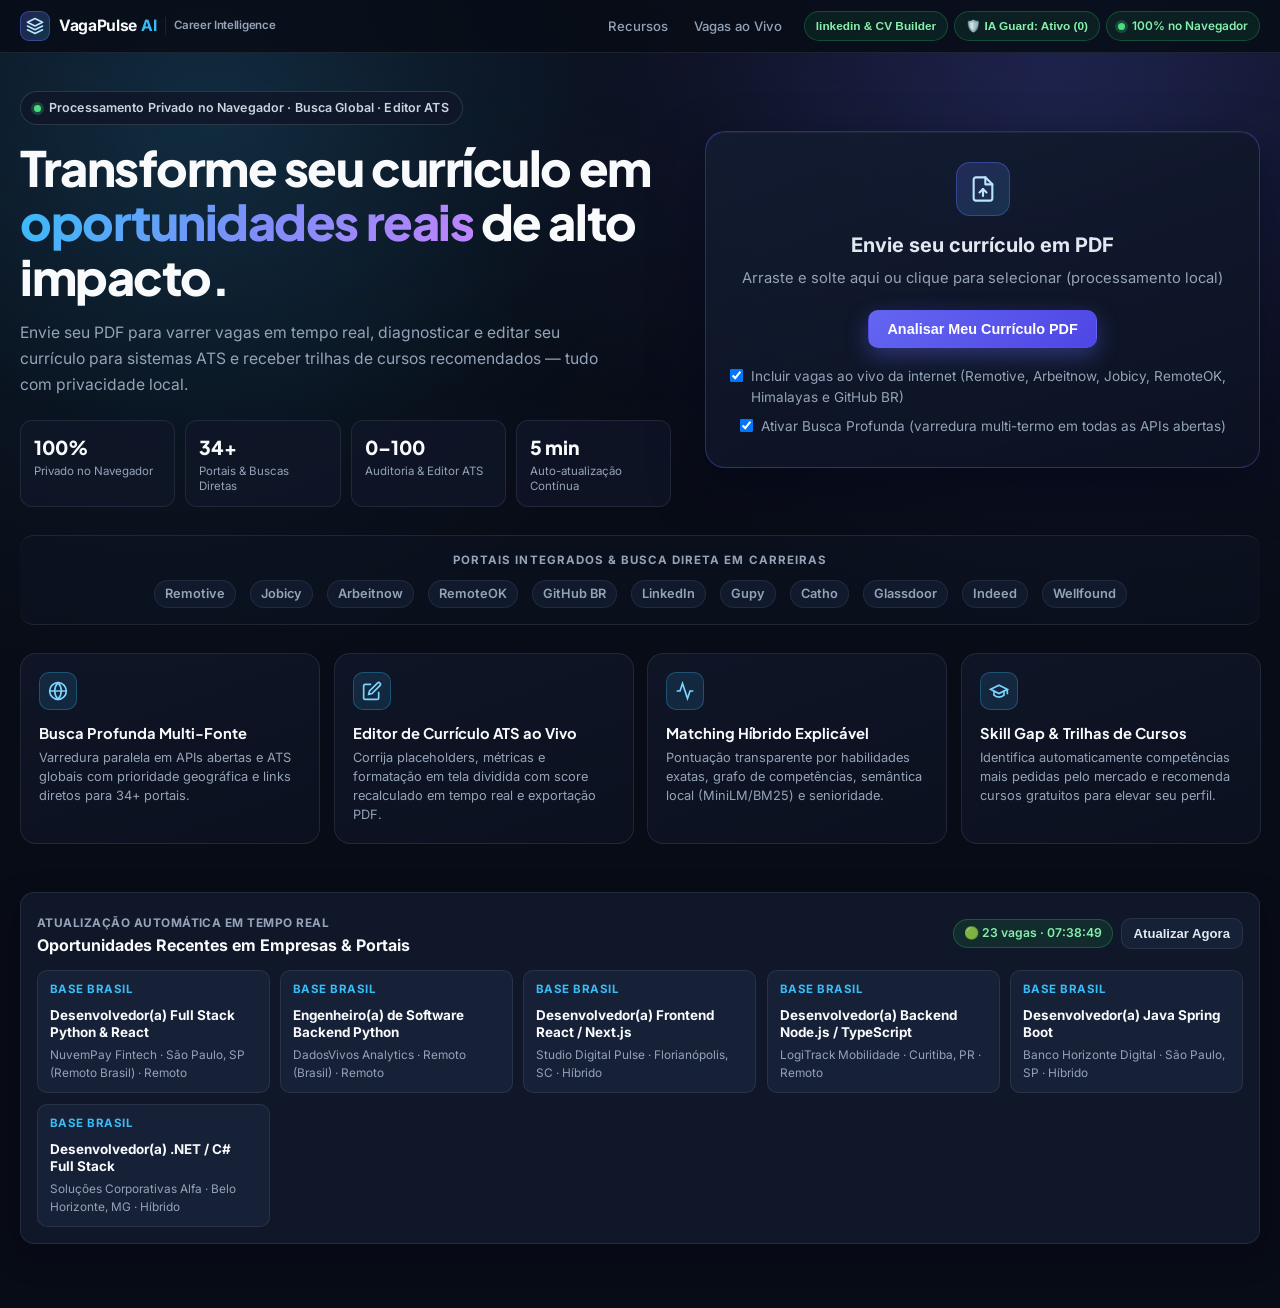
==== commit 643a6357: "feat: add initial index.html for VagaPulse AI platform" ====
--- a/docs/index.html
+++ b/docs/index.html
@@ -60,7 +60,8 @@
           </select>
         </div>
         <button type="button" class="topbar-status" id="linkedinCvBtn"
-          title="Carregar Perfil em PDF e Construtor Inteligente de Currículos" style="cursor:pointer;">📄 Perfil PDF &amp; CV Builder</button>
+          title="Carregar Perfil em PDF e Construtor Inteligente de Currículos" style="cursor:pointer;"> linkedin &amp;
+          CV Builder</button>
         <button type="button" class="topbar-status" id="securityGuardBtn"
           title="IA Autônoma de Segurança — Clique para baixar o relatório de incidentes" style="cursor:pointer;">🛡️ IA
           Guard: Ativo (0)</button>
@@ -636,30 +637,45 @@
           <div style="display:flex;justify-content:space-between;align-items:center;flex-wrap:wrap;gap:8px;">
             <strong id="liStatusBadge">📄 Pronto para importar perfil em PDF</strong>
             <div style="display:flex;gap:6px;flex-wrap:wrap;">
-              <input type="file" id="liPdfFileInput" accept=".pdf,application/pdf" style="position:absolute;width:1px;height:1px;opacity:0;overflow:hidden;pointer-events:none;" />
-              <label for="liPdfFileInput" class="btn btn-primary btn-small" id="liLoadPdfBtn" role="button" tabindex="0" style="cursor:pointer;">📄 Carregar Perfil em PDF</label>
-              <button type="button" class="btn btn-secondary btn-small" id="liEraseDataBtn">🗑️ Excluir Dados (LGPD)</button>
-            </div>
-          </div>
-          <p class="hint" style="margin-top:8px;">Envie o PDF do seu perfil (ex.: <strong>Salvar como PDF</strong> do LinkedIn ou seu currículo atual). O processamento é feito com segurança para preencher seus dados, otimizar para ATS e exportar em PDF ou DOCX.</p>
-          <div style="display:grid;grid-template-columns:repeat(auto-fit,minmax(240px,1fr));gap:6px;margin-top:8px;font-size:0.8rem;">
+              <input type="file" id="liPdfFileInput" accept=".pdf,application/pdf"
+                style="position:absolute;width:1px;height:1px;opacity:0;overflow:hidden;pointer-events:none;" />
+              <label for="liPdfFileInput" class="btn btn-primary btn-small" id="liLoadPdfBtn" role="button" tabindex="0"
+                style="cursor:pointer;">📄 Carregar Perfil em PDF</label>
+              <button type="button" class="btn btn-secondary btn-small" id="liEraseDataBtn">🗑️ Excluir Dados
+                (LGPD)</button>
+            </div>
+          </div>
+          <p class="hint" style="margin-top:8px;">Envie o PDF do seu perfil (ex.: <strong>Salvar como PDF</strong> do
+            LinkedIn ou seu currículo atual). O processamento é feito com segurança para preencher seus dados, otimizar
+            para ATS e exportar em PDF ou DOCX.</p>
+          <div
+            style="display:grid;grid-template-columns:repeat(auto-fit,minmax(240px,1fr));gap:6px;margin-top:8px;font-size:0.8rem;">
             <label><input type="checkbox" id="consent_B_import_profile" checked /> Importação dos dados do PDF</label>
-            <label><input type="checkbox" id="consent_C_job_matching" checked /> Análise de compatibilidade com vagas</label>
-            <label><input type="checkbox" id="consent_D_cv_generation" checked /> Geração e atualização de currículo</label>
-            <label><input type="checkbox" id="consent_E_profile_storage" checked /> Armazenamento local sob seu controle</label>
+            <label><input type="checkbox" id="consent_C_job_matching" checked /> Análise de compatibilidade com
+              vagas</label>
+            <label><input type="checkbox" id="consent_D_cv_generation" checked /> Geração e atualização de
+              currículo</label>
+            <label><input type="checkbox" id="consent_E_profile_storage" checked /> Armazenamento local sob seu
+              controle</label>
           </div>
           <p id="liPrivacyBox" class="hint" style="margin-top:6px;"></p>
-          <div id="liConnectionMessage" class="hidden" style="margin-top:8px;padding:8px 10px;border-radius:8px;background:rgba(15,23,42,0.75);border:1px solid rgba(56,189,248,0.4);font-size:0.82rem;line-height:1.45;"></div>
+          <div id="liConnectionMessage" class="hidden"
+            style="margin-top:8px;padding:8px 10px;border-radius:8px;background:rgba(15,23,42,0.75);border:1px solid rgba(56,189,248,0.4);font-size:0.82rem;line-height:1.45;">
+          </div>
         </div>
 
         <form id="liProfileForm" style="display:grid;grid-template-columns:repeat(auto-fit,minmax(220px,1fr));gap:8px;">
           <input type="text" id="liNameInput" class="text-input" placeholder="Nome profissional" />
-          <input type="text" id="liHeadlineInput" class="text-input" placeholder="Título profissional (ex: Engenheiro de Dados)" />
+          <input type="text" id="liHeadlineInput" class="text-input"
+            placeholder="Título profissional (ex: Engenheiro de Dados)" />
           <input type="email" id="liEmailInput" class="text-input" placeholder="E-mail profissional" />
           <input type="text" id="liSkillsInput" class="text-input" placeholder="Competências (ex: Python, SQL, AWS)" />
-          <textarea id="liSummaryInput" class="resume-editor-textarea" style="min-height:64px;grid-column:1/-1;" placeholder="Resumo profissional"></textarea>
-          <textarea id="liExpInput" class="resume-editor-textarea" style="min-height:64px;" placeholder="Experiências (1 por linha)"></textarea>
-          <textarea id="liEduInput" class="resume-editor-textarea" style="min-height:64px;" placeholder="Formação e certificações (1 por linha)"></textarea>
+          <textarea id="liSummaryInput" class="resume-editor-textarea" style="min-height:64px;grid-column:1/-1;"
+            placeholder="Resumo profissional"></textarea>
+          <textarea id="liExpInput" class="resume-editor-textarea" style="min-height:64px;"
+            placeholder="Experiências (1 por linha)"></textarea>
+          <textarea id="liEduInput" class="resume-editor-textarea" style="min-height:64px;"
+            placeholder="Formação e certificações (1 por linha)"></textarea>
         </form>
 
         <div style="display:flex;gap:8px;flex-wrap:wrap;align-items:center;">
@@ -681,7 +697,8 @@
         </div>
 
         <p id="liAnalysisBox" class="hint"></p>
-        <textarea id="liCvPreview" class="resume-editor-textarea" style="min-height:160px;" placeholder="Prévia do currículo gerado para revisão..."></textarea>
+        <textarea id="liCvPreview" class="resume-editor-textarea" style="min-height:160px;"
+          placeholder="Prévia do currículo gerado para revisão..."></textarea>
 
         <div>
           <strong style="font-size:0.85rem;">🕘 Histórico de Versões</strong>
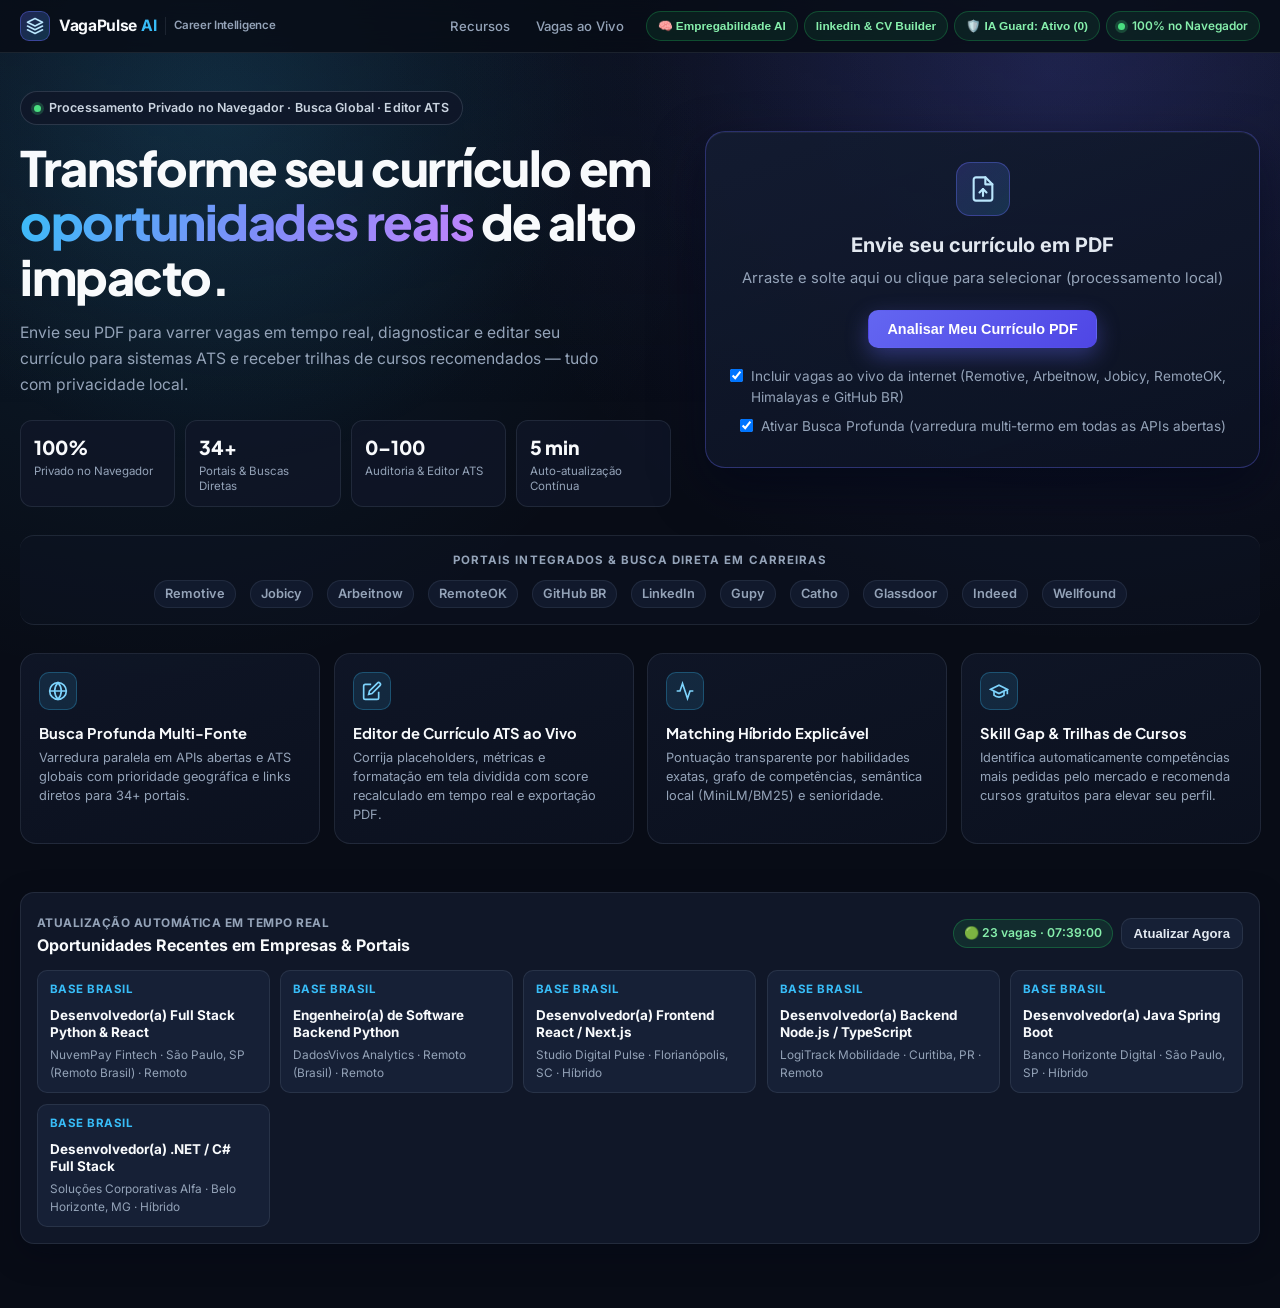
==== commit aa38bfe3: "feat: initialize employability and linkedin cv platforms with secure backend services and frontend U" ====
--- a/docs/index.html
+++ b/docs/index.html
@@ -59,6 +59,8 @@
             <option value="ja">🇯🇵 日本語 (JA)</option>
           </select>
         </div>
+        <button type="button" class="topbar-status" id="employabilityBtn"
+          title="Inteligência de Empregabilidade AI (Simulador ATS, Skills Gap, Versões e Tracker)" style="cursor:pointer;">🧠 Empregabilidade AI</button>
         <button type="button" class="topbar-status" id="linkedinCvBtn"
           title="Carregar Perfil em PDF e Construtor Inteligente de Currículos" style="cursor:pointer;"> linkedin &amp;
           CV Builder</button>
@@ -676,6 +678,8 @@
             placeholder="Experiências (1 por linha)"></textarea>
           <textarea id="liEduInput" class="resume-editor-textarea" style="min-height:64px;"
             placeholder="Formação e certificações (1 por linha)"></textarea>
+          <textarea id="liTargetJobInput" class="resume-editor-textarea" style="min-height:54px;grid-column:1/-1;"
+            placeholder="(Opcional) Cole aqui o título ou descrição da vaga alvo para direcionar o currículo automaticamente..."></textarea>
         </form>
 
         <div style="display:flex;gap:8px;flex-wrap:wrap;align-items:center;">
@@ -689,30 +693,118 @@
             <option value="data_analytics">Currículo para Análise de Dados</option>
             <option value="software_dev">Currículo para Desenvolvimento de Software</option>
             <option value="edtech">Currículo para Educação e Tecnologia</option>
+            <option value="first_job">Currículo para Primeiro Emprego</option>
+            <option value="career_transition">Currículo para Transição de Carreira</option>
+            <option value="international">Currículo Internacional</option>
             <option value="job_tailored">Currículo Personalizado para Vaga</option>
           </select>
+          <select id="liLanguageSelect" class="select-input" aria-label="Idioma do currículo">
+            <option value="pt">🇧🇷 Português (BR)</option>
+            <option value="en">🇺🇸 English</option>
+            <option value="es">🇪🇸 Español</option>
+            <option value="fr">🇫🇷 Français</option>
+          </select>
+          <select id="liStyleSelect" class="select-input" aria-label="Estilo visual ATS">
+            <option value="ats_professional">ATS Professional</option>
+            <option value="ats_classic">ATS Classic</option>
+          </select>
           <button type="button" class="btn btn-primary btn-small" id="liGenerateCvBtn">✨ Gerar Currículo ATS</button>
-          <button type="button" class="btn btn-secondary btn-small" id="liExportPdfBtn">⬇ Exportar PDF</button>
-          <button type="button" class="btn btn-secondary btn-small" id="liExportDocxBtn">⬇ Exportar DOCX</button>
+          <button type="button" class="btn btn-secondary btn-small" id="liExportPdfBtn">⬇ PDF</button>
+          <button type="button" class="btn btn-secondary btn-small" id="liExportDocxBtn">⬇ DOCX</button>
+          <button type="button" class="btn btn-secondary btn-small" id="liExportTxtBtn">⬇ TXT</button>
+          <button type="button" class="btn btn-secondary btn-small" id="liExportJsonBtn">⬇ JSON</button>
+          <button type="button" class="btn btn-secondary btn-small" id="liApplyToSearchBtn">✅ Usar na Busca</button>
         </div>
 
         <p id="liAnalysisBox" class="hint"></p>
-        <textarea id="liCvPreview" class="resume-editor-textarea" style="min-height:160px;"
-          placeholder="Prévia do currículo gerado para revisão..."></textarea>
+        <div style="display:grid;grid-template-columns:repeat(auto-fit,minmax(260px,1fr));gap:10px;">
+          <div>
+            <strong style="font-size:0.8rem;">📄 Currículo Original / Base</strong>
+            <textarea id="liOriginalPreview" class="resume-editor-textarea" style="min-height:150px;margin-top:4px;" readonly
+              placeholder="O texto original do PDF ou rascunho aparecerá aqui para comparação..."></textarea>
+          </div>
+          <div>
+            <strong style="font-size:0.8rem;">✨ Currículo Otimizado para ATS</strong>
+            <textarea id="liCvPreview" class="resume-editor-textarea" style="min-height:150px;margin-top:4px;"
+              placeholder="Prévia do currículo gerado para revisão..."></textarea>
+          </div>
+        </div>
 
         <div>
-          <strong style="font-size:0.85rem;">🕘 Histórico de Versões</strong>
+          <div style="display:flex;justify-content:space-between;align-items:center;gap:8px;">
+            <strong style="font-size:0.85rem;">🕘 Histórico de Versões</strong>
+            <button type="button" class="btn btn-secondary btn-small" id="liClearHistoryBtn">🗑️ Limpar Histórico</button>
+          </div>
           <div id="liVersionsList" style="margin-top:6px;"></div>
         </div>
       </div>
     </div>
   </div>
 
+  <!-- Modal Inteligência de Empregabilidade AI -->
+  <div class="modal-overlay hidden" id="employabilityModal" role="dialog" aria-modal="true">
+    <div class="modal-card modal-editor">
+      <div class="modal-header">
+        <div>
+          <span class="source-tag">Simulador ATS · Skills Gap · Perfil Mestre · Tracker</span>
+          <h3>🧠 Inteligência de Empregabilidade AI</h3>
+        </div>
+        <button type="button" class="modal-close" id="closeEmployabilityBtn" aria-label="Fechar">✕</button>
+      </div>
+      <div style="padding:14px 18px;max-height:78vh;overflow-y:auto;display:grid;gap:12px;">
+        <div style="display:flex;gap:6px;flex-wrap:wrap;">
+          <button type="button" class="btn btn-primary btn-small" data-emp-tab="simulator">1. Simulador ATS</button>
+          <button type="button" class="btn btn-secondary btn-small" data-emp-tab="skills-gap">2. Análise de Competências</button>
+          <button type="button" class="btn btn-secondary btn-small" data-emp-tab="opportunities">3. Currículos por Oportunidade</button>
+          <button type="button" class="btn btn-secondary btn-small" data-emp-tab="tracker">4. Acompanhamento de Candidaturas</button>
+        </div>
+
+        <div data-emp-panel="simulator" style="display:grid;gap:8px;">
+          <input type="file" id="empSimFileInput" accept=".pdf,.docx" class="text-input" />
+          <textarea id="empSimTextInput" class="resume-editor-textarea" style="min-height:80px;" placeholder="Ou cole o texto do currículo para simular a leitura ATS..."></textarea>
+          <textarea id="empSimJobInput" class="resume-editor-textarea" style="min-height:60px;" placeholder="(Opcional) Descrição da vaga para comparar leitura..."></textarea>
+          <label style="font-size:0.82rem;"><input type="checkbox" id="empSimAutoFixChk" checked /> Gerar versão corrigida automaticamente se houver falhas</label>
+          <button type="button" class="btn btn-primary btn-small" id="empSimRunBtn">🔍 Simular Leitura ATS</button>
+          <div id="empSimOutput" class="pitch-box" style="margin:0;font-size:0.82rem;"></div>
+        </div>
+
+        <div data-emp-panel="skills-gap" class="hidden" style="display:grid;gap:8px;">
+          <textarea id="empGapJobInput" class="resume-editor-textarea" style="min-height:80px;" placeholder="Cole a descrição da vaga para analisar lacunas profissionais..."></textarea>
+          <button type="button" class="btn btn-primary btn-small" id="empGapRunBtn">📊 Analisar Lacunas (Skills Gap)</button>
+          <div id="empGapOutput" class="pitch-box" style="margin:0;font-size:0.82rem;"></div>
+        </div>
+
+        <div data-emp-panel="opportunities" class="hidden" style="display:grid;gap:8px;">
+          <div style="display:grid;grid-template-columns:repeat(auto-fit,minmax(200px,1fr));gap:6px;">
+            <input type="text" id="empMasterName" class="text-input" placeholder="Seu Nome (Perfil Mestre)" />
+            <input type="email" id="empMasterEmail" class="text-input" placeholder="Seu E-mail" />
+            <input type="text" id="empMasterSkills" class="text-input" placeholder="Competências (ex: Python, SQL, AWS)" />
+            <input type="text" id="empOppCompany" class="text-input" placeholder="Empresa da Oportunidade" />
+            <input type="text" id="empOppTitle" class="text-input" placeholder="Cargo da Oportunidade" />
+          </div>
+          <textarea id="empMasterExp" class="resume-editor-textarea" style="min-height:56px;" placeholder="Experiências do Perfil Mestre (1 por linha)"></textarea>
+          <textarea id="empOppDesc" class="resume-editor-textarea" style="min-height:64px;" placeholder="Descrição da oportunidade..."></textarea>
+          <button type="button" class="btn btn-primary btn-small" id="empOppGenBtn">✨ Cadastrar Oportunidade &amp; Gerar Currículo Versionado</button>
+          <div id="empOppOutput" style="font-size:0.82rem;"></div>
+        </div>
+
+        <div data-emp-panel="tracker" class="hidden" style="display:grid;gap:8px;">
+          <div style="display:flex;justify-content:space-between;align-items:center;gap:8px;flex-wrap:wrap;">
+            <div id="empKpiBox" class="pitch-box" style="margin:0;font-size:0.84rem;flex:1;">Carregando indicadores...</div>
+            <button type="button" class="btn btn-secondary btn-small" id="empClearHistoryBtn">🗑️ Limpar Histórico</button>
+          </div>
+          <div id="empOppList"></div>
+        </div>
+      </div>
+    </div>
+  </div>
+
   <div class="toast hidden" id="toast" role="status" aria-live="polite"></div>
 
   <!-- App Modular ES (PDF.js é carregado sob demanda ao enviar currículo) -->
   <script type="module" src="./js/app.js"></script>
-  <script type="module" src="./js/linkedin_cv.js?v=3"></script>
+  <script type="module" src="./js/linkedin_cv.js?v=6"></script>
+  <script type="module" src="./js/employability.js?v=2"></script>
 </body>
 
 </html>
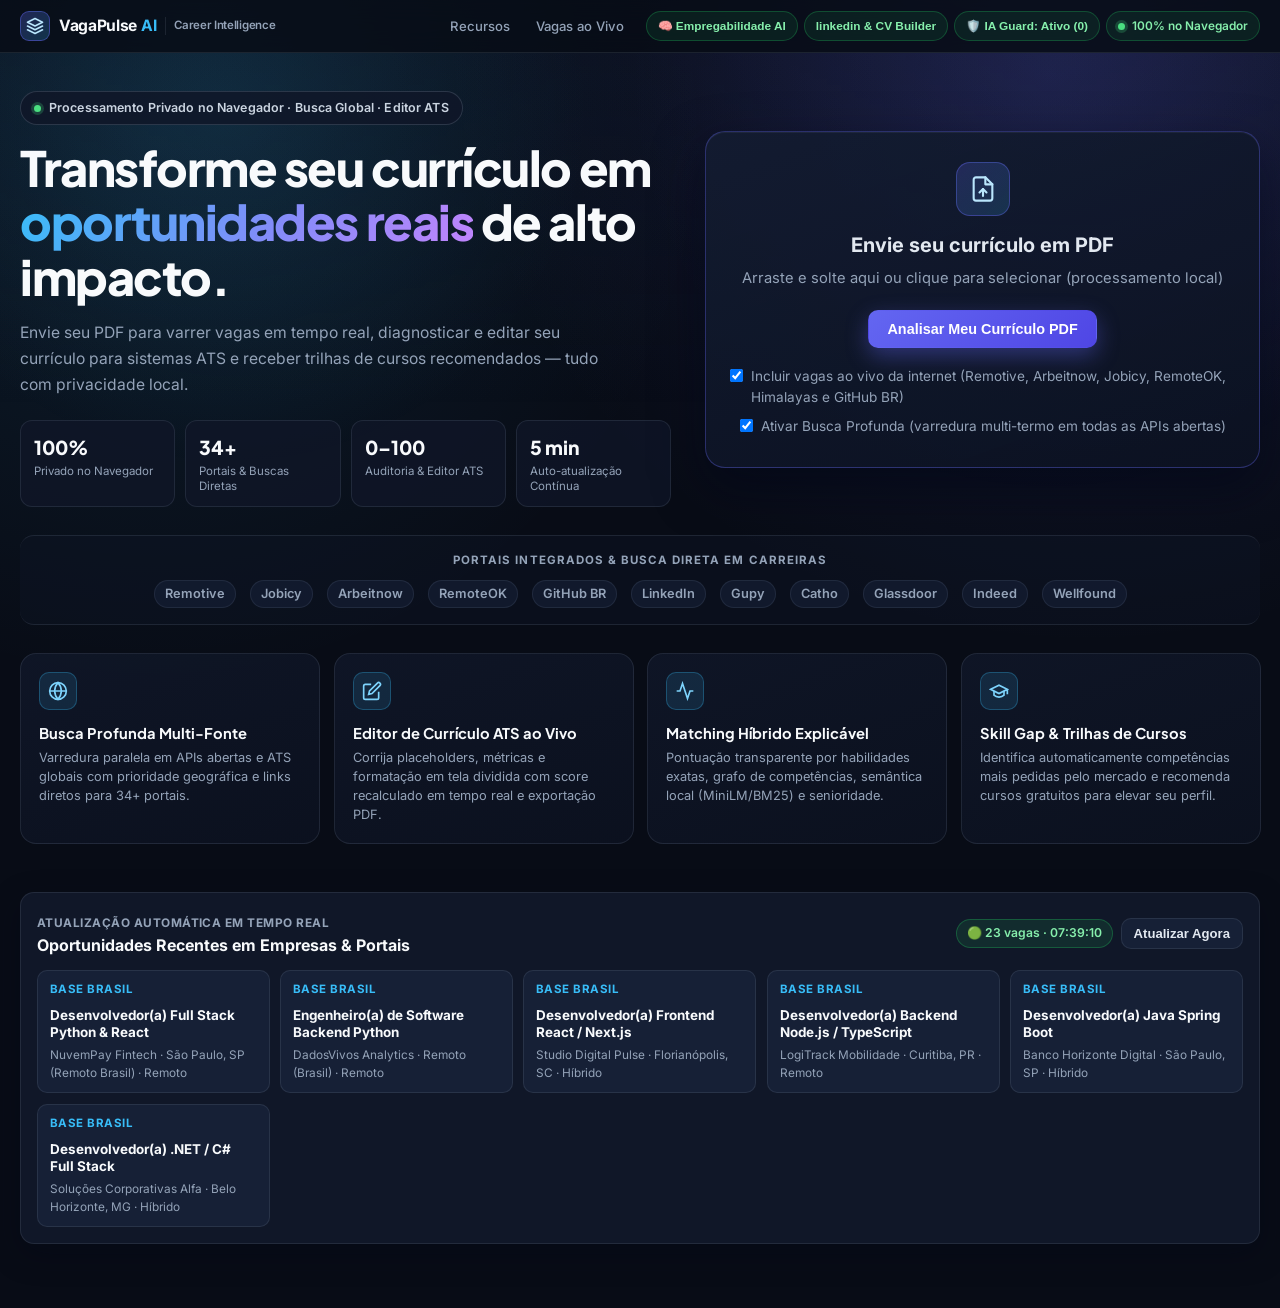
==== commit 165f3d50: "feat: add employability services module with ATS simulator and database support" ====
--- a/docs/index.html
+++ b/docs/index.html
@@ -731,10 +731,7 @@
         </div>
 
         <div>
-          <div style="display:flex;justify-content:space-between;align-items:center;gap:8px;">
-            <strong style="font-size:0.85rem;">🕘 Histórico de Versões</strong>
-            <button type="button" class="btn btn-secondary btn-small" id="liClearHistoryBtn">🗑️ Limpar Histórico</button>
-          </div>
+          <strong style="font-size:0.85rem;">🕘 Histórico de Versões</strong>
           <div id="liVersionsList" style="margin-top:6px;"></div>
         </div>
       </div>
@@ -789,10 +786,7 @@
         </div>
 
         <div data-emp-panel="tracker" class="hidden" style="display:grid;gap:8px;">
-          <div style="display:flex;justify-content:space-between;align-items:center;gap:8px;flex-wrap:wrap;">
-            <div id="empKpiBox" class="pitch-box" style="margin:0;font-size:0.84rem;flex:1;">Carregando indicadores...</div>
-            <button type="button" class="btn btn-secondary btn-small" id="empClearHistoryBtn">🗑️ Limpar Histórico</button>
-          </div>
+          <div id="empKpiBox" class="pitch-box" style="margin:0;font-size:0.84rem;">Carregando indicadores...</div>
           <div id="empOppList"></div>
         </div>
       </div>
@@ -803,8 +797,8 @@
 
   <!-- App Modular ES (PDF.js é carregado sob demanda ao enviar currículo) -->
   <script type="module" src="./js/app.js"></script>
-  <script type="module" src="./js/linkedin_cv.js?v=6"></script>
-  <script type="module" src="./js/employability.js?v=2"></script>
+  <script type="module" src="./js/linkedin_cv.js?v=5"></script>
+  <script type="module" src="./js/employability.js?v=1"></script>
 </body>
 
 </html>
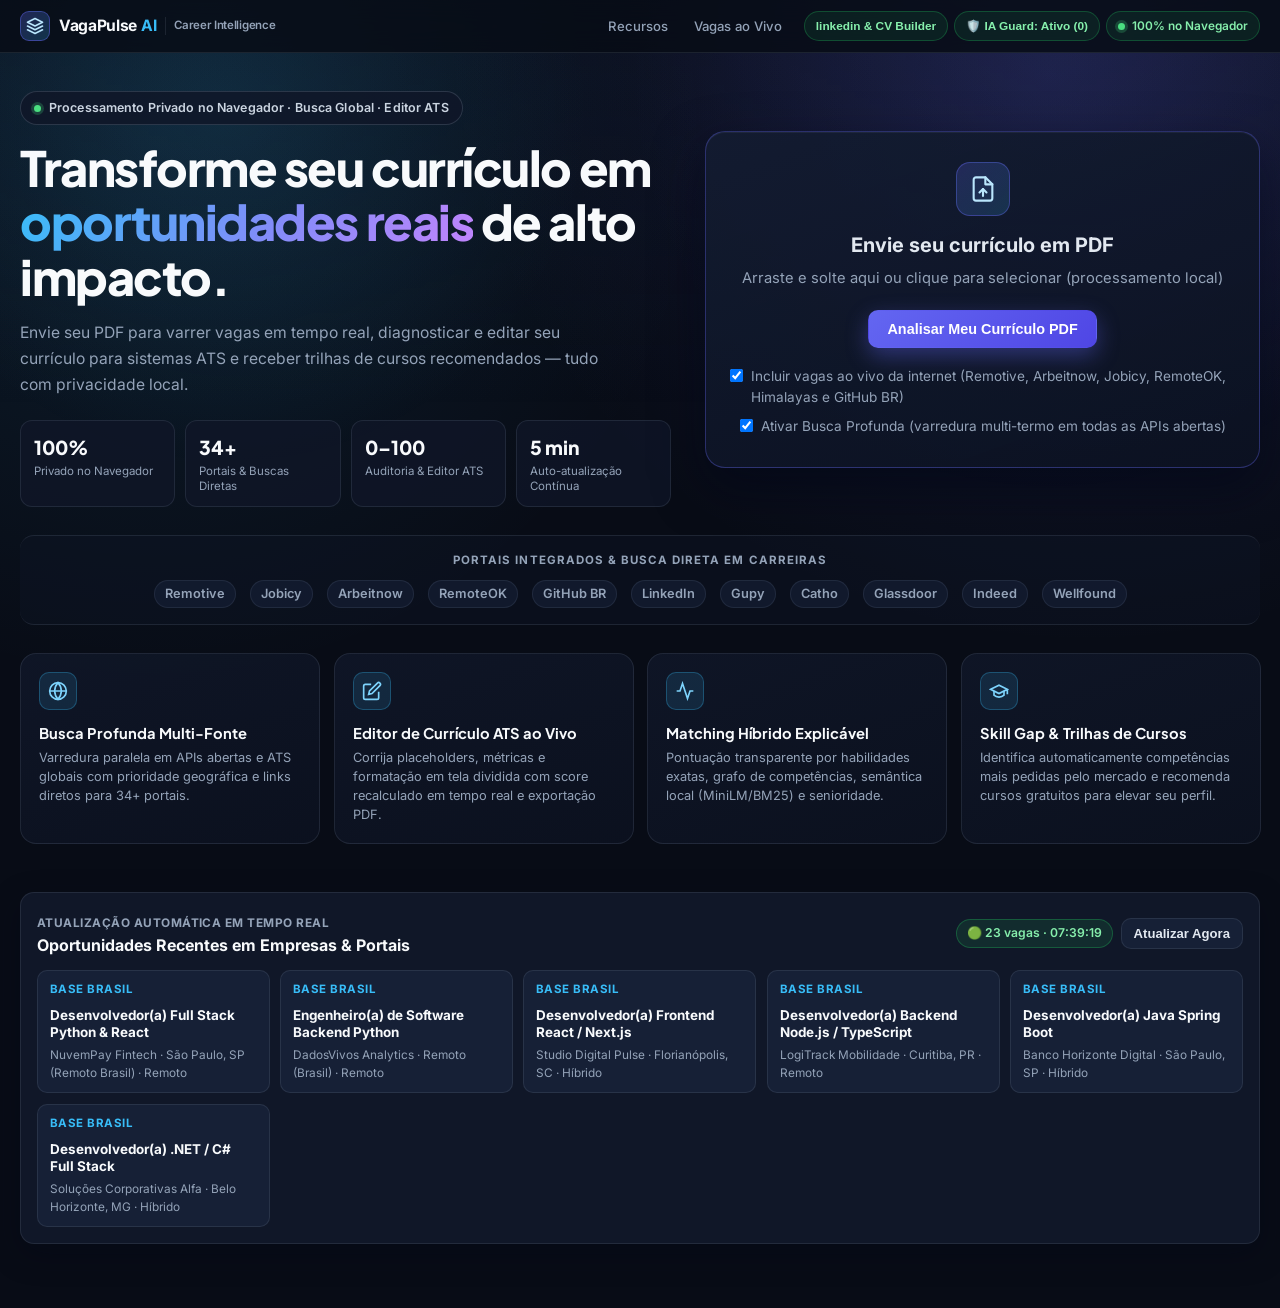
==== commit 25598bc0: "feat: add ATS audit and LinkedIn CV parsing utilities" ====
--- a/docs/index.html
+++ b/docs/index.html
@@ -59,8 +59,6 @@
             <option value="ja">🇯🇵 日本語 (JA)</option>
           </select>
         </div>
-        <button type="button" class="topbar-status" id="employabilityBtn"
-          title="Inteligência de Empregabilidade AI (Simulador ATS, Skills Gap, Versões e Tracker)" style="cursor:pointer;">🧠 Empregabilidade AI</button>
         <button type="button" class="topbar-status" id="linkedinCvBtn"
           title="Carregar Perfil em PDF e Construtor Inteligente de Currículos" style="cursor:pointer;"> linkedin &amp;
           CV Builder</button>
@@ -693,42 +691,17 @@
             <option value="data_analytics">Currículo para Análise de Dados</option>
             <option value="software_dev">Currículo para Desenvolvimento de Software</option>
             <option value="edtech">Currículo para Educação e Tecnologia</option>
-            <option value="first_job">Currículo para Primeiro Emprego</option>
-            <option value="career_transition">Currículo para Transição de Carreira</option>
-            <option value="international">Currículo Internacional</option>
             <option value="job_tailored">Currículo Personalizado para Vaga</option>
           </select>
-          <select id="liLanguageSelect" class="select-input" aria-label="Idioma do currículo">
-            <option value="pt">🇧🇷 Português (BR)</option>
-            <option value="en">🇺🇸 English</option>
-            <option value="es">🇪🇸 Español</option>
-            <option value="fr">🇫🇷 Français</option>
-          </select>
-          <select id="liStyleSelect" class="select-input" aria-label="Estilo visual ATS">
-            <option value="ats_professional">ATS Professional</option>
-            <option value="ats_classic">ATS Classic</option>
-          </select>
           <button type="button" class="btn btn-primary btn-small" id="liGenerateCvBtn">✨ Gerar Currículo ATS</button>
-          <button type="button" class="btn btn-secondary btn-small" id="liExportPdfBtn">⬇ PDF</button>
-          <button type="button" class="btn btn-secondary btn-small" id="liExportDocxBtn">⬇ DOCX</button>
-          <button type="button" class="btn btn-secondary btn-small" id="liExportTxtBtn">⬇ TXT</button>
-          <button type="button" class="btn btn-secondary btn-small" id="liExportJsonBtn">⬇ JSON</button>
+          <button type="button" class="btn btn-secondary btn-small" id="liExportPdfBtn">⬇ Exportar PDF</button>
+          <button type="button" class="btn btn-secondary btn-small" id="liExportDocxBtn">⬇ Exportar DOCX</button>
           <button type="button" class="btn btn-secondary btn-small" id="liApplyToSearchBtn">✅ Usar na Busca</button>
         </div>
 
         <p id="liAnalysisBox" class="hint"></p>
-        <div style="display:grid;grid-template-columns:repeat(auto-fit,minmax(260px,1fr));gap:10px;">
-          <div>
-            <strong style="font-size:0.8rem;">📄 Currículo Original / Base</strong>
-            <textarea id="liOriginalPreview" class="resume-editor-textarea" style="min-height:150px;margin-top:4px;" readonly
-              placeholder="O texto original do PDF ou rascunho aparecerá aqui para comparação..."></textarea>
-          </div>
-          <div>
-            <strong style="font-size:0.8rem;">✨ Currículo Otimizado para ATS</strong>
-            <textarea id="liCvPreview" class="resume-editor-textarea" style="min-height:150px;margin-top:4px;"
-              placeholder="Prévia do currículo gerado para revisão..."></textarea>
-          </div>
-        </div>
+        <textarea id="liCvPreview" class="resume-editor-textarea" style="min-height:160px;"
+          placeholder="Prévia do currículo gerado para revisão..."></textarea>
 
         <div>
           <strong style="font-size:0.85rem;">🕘 Histórico de Versões</strong>
@@ -738,67 +711,11 @@
     </div>
   </div>
 
-  <!-- Modal Inteligência de Empregabilidade AI -->
-  <div class="modal-overlay hidden" id="employabilityModal" role="dialog" aria-modal="true">
-    <div class="modal-card modal-editor">
-      <div class="modal-header">
-        <div>
-          <span class="source-tag">Simulador ATS · Skills Gap · Perfil Mestre · Tracker</span>
-          <h3>🧠 Inteligência de Empregabilidade AI</h3>
-        </div>
-        <button type="button" class="modal-close" id="closeEmployabilityBtn" aria-label="Fechar">✕</button>
-      </div>
-      <div style="padding:14px 18px;max-height:78vh;overflow-y:auto;display:grid;gap:12px;">
-        <div style="display:flex;gap:6px;flex-wrap:wrap;">
-          <button type="button" class="btn btn-primary btn-small" data-emp-tab="simulator">1. Simulador ATS</button>
-          <button type="button" class="btn btn-secondary btn-small" data-emp-tab="skills-gap">2. Análise de Competências</button>
-          <button type="button" class="btn btn-secondary btn-small" data-emp-tab="opportunities">3. Currículos por Oportunidade</button>
-          <button type="button" class="btn btn-secondary btn-small" data-emp-tab="tracker">4. Acompanhamento de Candidaturas</button>
-        </div>
-
-        <div data-emp-panel="simulator" style="display:grid;gap:8px;">
-          <input type="file" id="empSimFileInput" accept=".pdf,.docx" class="text-input" />
-          <textarea id="empSimTextInput" class="resume-editor-textarea" style="min-height:80px;" placeholder="Ou cole o texto do currículo para simular a leitura ATS..."></textarea>
-          <textarea id="empSimJobInput" class="resume-editor-textarea" style="min-height:60px;" placeholder="(Opcional) Descrição da vaga para comparar leitura..."></textarea>
-          <label style="font-size:0.82rem;"><input type="checkbox" id="empSimAutoFixChk" checked /> Gerar versão corrigida automaticamente se houver falhas</label>
-          <button type="button" class="btn btn-primary btn-small" id="empSimRunBtn">🔍 Simular Leitura ATS</button>
-          <div id="empSimOutput" class="pitch-box" style="margin:0;font-size:0.82rem;"></div>
-        </div>
-
-        <div data-emp-panel="skills-gap" class="hidden" style="display:grid;gap:8px;">
-          <textarea id="empGapJobInput" class="resume-editor-textarea" style="min-height:80px;" placeholder="Cole a descrição da vaga para analisar lacunas profissionais..."></textarea>
-          <button type="button" class="btn btn-primary btn-small" id="empGapRunBtn">📊 Analisar Lacunas (Skills Gap)</button>
-          <div id="empGapOutput" class="pitch-box" style="margin:0;font-size:0.82rem;"></div>
-        </div>
-
-        <div data-emp-panel="opportunities" class="hidden" style="display:grid;gap:8px;">
-          <div style="display:grid;grid-template-columns:repeat(auto-fit,minmax(200px,1fr));gap:6px;">
-            <input type="text" id="empMasterName" class="text-input" placeholder="Seu Nome (Perfil Mestre)" />
-            <input type="email" id="empMasterEmail" class="text-input" placeholder="Seu E-mail" />
-            <input type="text" id="empMasterSkills" class="text-input" placeholder="Competências (ex: Python, SQL, AWS)" />
-            <input type="text" id="empOppCompany" class="text-input" placeholder="Empresa da Oportunidade" />
-            <input type="text" id="empOppTitle" class="text-input" placeholder="Cargo da Oportunidade" />
-          </div>
-          <textarea id="empMasterExp" class="resume-editor-textarea" style="min-height:56px;" placeholder="Experiências do Perfil Mestre (1 por linha)"></textarea>
-          <textarea id="empOppDesc" class="resume-editor-textarea" style="min-height:64px;" placeholder="Descrição da oportunidade..."></textarea>
-          <button type="button" class="btn btn-primary btn-small" id="empOppGenBtn">✨ Cadastrar Oportunidade &amp; Gerar Currículo Versionado</button>
-          <div id="empOppOutput" style="font-size:0.82rem;"></div>
-        </div>
-
-        <div data-emp-panel="tracker" class="hidden" style="display:grid;gap:8px;">
-          <div id="empKpiBox" class="pitch-box" style="margin:0;font-size:0.84rem;">Carregando indicadores...</div>
-          <div id="empOppList"></div>
-        </div>
-      </div>
-    </div>
-  </div>
-
   <div class="toast hidden" id="toast" role="status" aria-live="polite"></div>
 
   <!-- App Modular ES (PDF.js é carregado sob demanda ao enviar currículo) -->
   <script type="module" src="./js/app.js"></script>
-  <script type="module" src="./js/linkedin_cv.js?v=5"></script>
-  <script type="module" src="./js/employability.js?v=1"></script>
+  <script type="module" src="./js/linkedin_cv.js?v=4"></script>
 </body>
 
 </html>
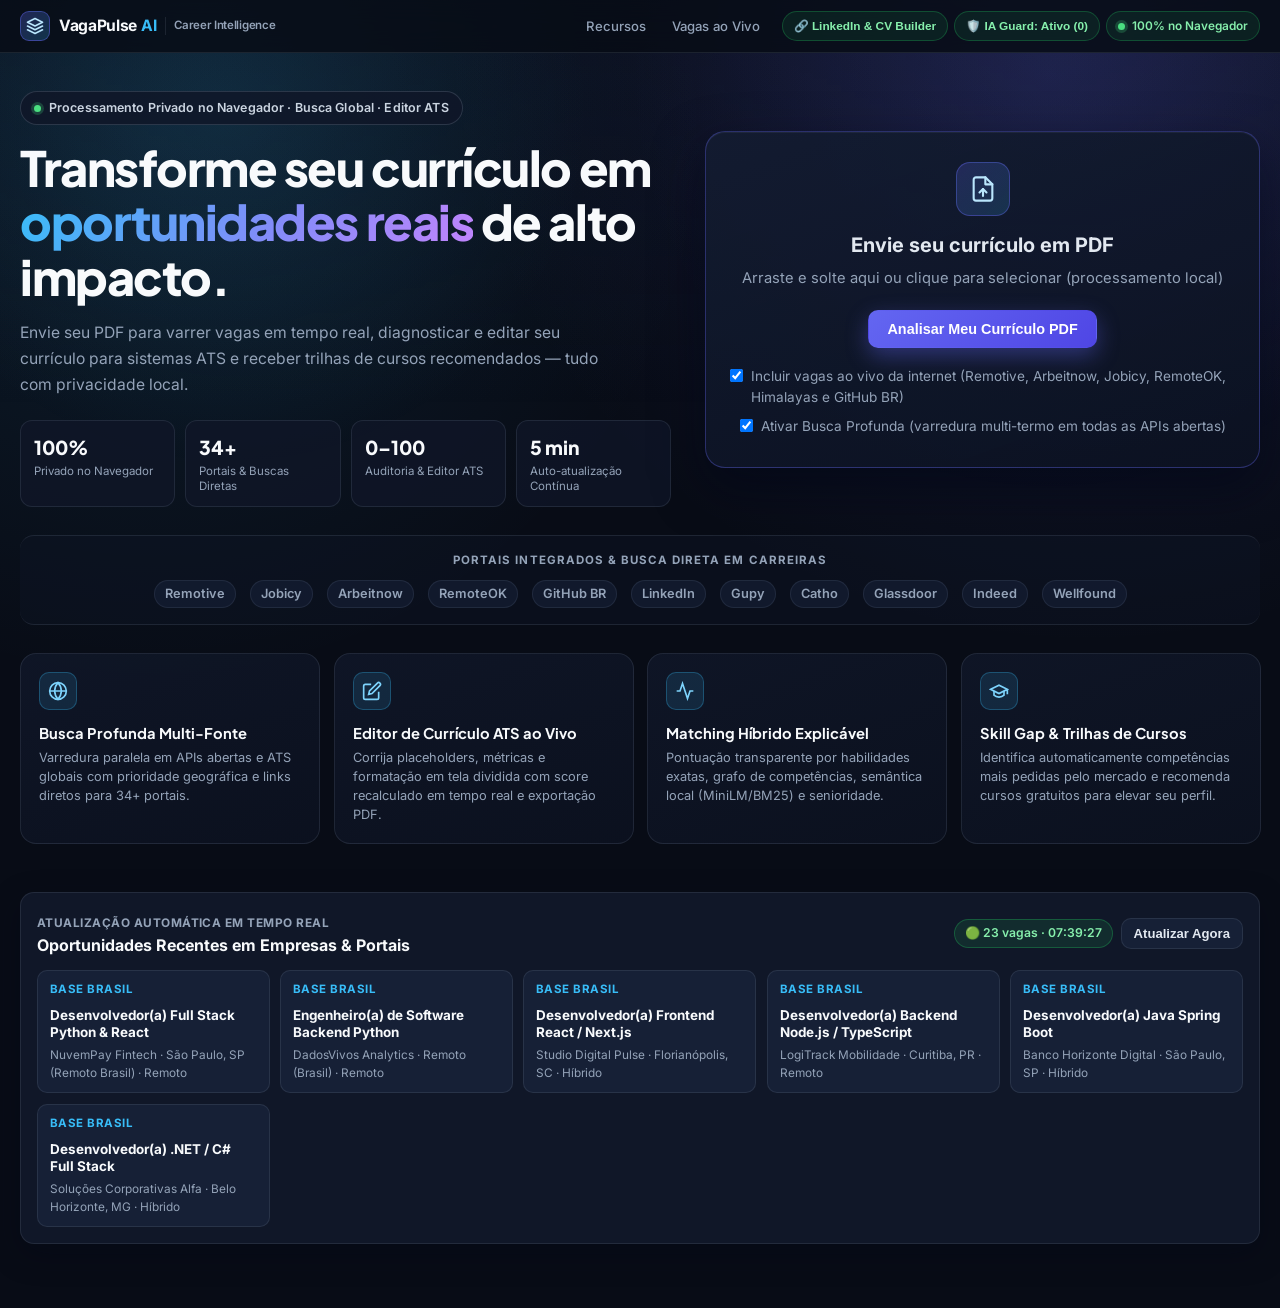
==== commit e1fbc4d1: "feat: add landing page and LinkedIn CV builder UI elements" ====
--- a/docs/index.html
+++ b/docs/index.html
@@ -60,8 +60,7 @@
           </select>
         </div>
         <button type="button" class="topbar-status" id="linkedinCvBtn"
-          title="Carregar Perfil em PDF e Construtor Inteligente de Currículos" style="cursor:pointer;"> linkedin &amp;
-          CV Builder</button>
+          title="Conectar LinkedIn (OAuth 2.0) e Construtor Inteligente de Currículos" style="cursor:pointer;">🔗 LinkedIn &amp; CV Builder</button>
         <button type="button" class="topbar-status" id="securityGuardBtn"
           title="IA Autônoma de Segurança — Clique para baixar o relatório de incidentes" style="cursor:pointer;">🛡️ IA
           Guard: Ativo (0)</button>
@@ -622,62 +621,48 @@
     </div>
   </div>
 
-  <!-- Modal Carregar Perfil em PDF & Smart CV Builder -->
+  <!-- Modal LinkedIn Connect & Smart CV Builder -->
   <div class="modal-overlay hidden" id="linkedinCvModal" role="dialog" aria-modal="true">
     <div class="modal-card modal-editor">
       <div class="modal-header">
         <div>
-          <span class="source-tag">Importação PDF · LGPD · ATS PDF &amp; DOCX</span>
-          <h3>📄 Carregar Perfil em PDF &amp; Smart CV Builder</h3>
+          <span class="source-tag">OAuth 2.0 + PKCE · LGPD · ATS PDF &amp; DOCX</span>
+          <h3>🔗 LinkedIn Connect &amp; Smart CV Builder</h3>
         </div>
         <button type="button" class="modal-close" id="closeLinkedinCvBtn" aria-label="Fechar">✕</button>
       </div>
       <div style="padding:14px 18px;max-height:76vh;overflow-y:auto;display:grid;gap:14px;">
         <div class="pitch-box" style="margin:0;">
           <div style="display:flex;justify-content:space-between;align-items:center;flex-wrap:wrap;gap:8px;">
-            <strong id="liStatusBadge">📄 Pronto para importar perfil em PDF</strong>
+            <strong id="liStatusBadge">⚪ Desconectado</strong>
             <div style="display:flex;gap:6px;flex-wrap:wrap;">
-              <input type="file" id="liPdfFileInput" accept=".pdf,application/pdf"
-                style="position:absolute;width:1px;height:1px;opacity:0;overflow:hidden;pointer-events:none;" />
-              <label for="liPdfFileInput" class="btn btn-primary btn-small" id="liLoadPdfBtn" role="button" tabindex="0"
-                style="cursor:pointer;">📄 Carregar Perfil em PDF</label>
-              <button type="button" class="btn btn-secondary btn-small" id="liEraseDataBtn">🗑️ Excluir Dados
-                (LGPD)</button>
-            </div>
-          </div>
-          <p class="hint" style="margin-top:8px;">Envie o PDF do seu perfil (ex.: <strong>Salvar como PDF</strong> do
-            LinkedIn ou seu currículo atual). O processamento é feito com segurança para preencher seus dados, otimizar
-            para ATS e exportar em PDF ou DOCX.</p>
-          <div
-            style="display:grid;grid-template-columns:repeat(auto-fit,minmax(240px,1fr));gap:6px;margin-top:8px;font-size:0.8rem;">
-            <label><input type="checkbox" id="consent_B_import_profile" checked /> Importação dos dados do PDF</label>
-            <label><input type="checkbox" id="consent_C_job_matching" checked /> Análise de compatibilidade com
-              vagas</label>
-            <label><input type="checkbox" id="consent_D_cv_generation" checked /> Geração e atualização de
-              currículo</label>
-            <label><input type="checkbox" id="consent_E_profile_storage" checked /> Armazenamento local sob seu
-              controle</label>
+              <button type="button" class="btn btn-primary btn-small" id="liConnectBtn">Conectar ao LinkedIn</button>
+              <button type="button" class="btn btn-secondary btn-small" id="liSyncBtn">↻ Sincronizar</button>
+              <button type="button" class="btn btn-secondary btn-small" id="liDisconnectBtn">Desconectar</button>
+              <button type="button" class="btn btn-secondary btn-small" id="liEraseDataBtn">🗑️ Excluir Dados (LGPD)</button>
+            </div>
+          </div>
+          <p class="hint" style="margin-top:8px;">Acesso oficial via OAuth 2.0 + PKCE. Nunca coletamos sua senha. Escopos padrão: <code>openid, profile, email</code>. Dados não disponíveis na API podem ser preenchidos ou importados via PDF abaixo.</p>
+          <div style="display:grid;grid-template-columns:repeat(auto-fit,minmax(240px,1fr));gap:6px;margin-top:8px;font-size:0.8rem;">
+            <label><input type="checkbox" id="consent_A_connect_account" checked /> A. Conexão da conta LinkedIn</label>
+            <label><input type="checkbox" id="consent_B_import_profile" checked /> B. Importação de dados autorizados</label>
+            <label><input type="checkbox" id="consent_C_job_matching" checked /> C. Análise de compatibilidade</label>
+            <label><input type="checkbox" id="consent_D_cv_generation" checked /> D. Geração/atualização de CV</label>
+            <label><input type="checkbox" id="consent_E_profile_storage" checked /> E. Armazenamento sob seu controle</label>
+            <label><input type="checkbox" id="consent_F_anonymous_stats" /> F. Estatísticas anonimizadas (Opcional)</label>
           </div>
           <p id="liPrivacyBox" class="hint" style="margin-top:6px;"></p>
-          <div id="liConnectionMessage" class="hidden"
-            style="margin-top:8px;padding:8px 10px;border-radius:8px;background:rgba(15,23,42,0.75);border:1px solid rgba(56,189,248,0.4);font-size:0.82rem;line-height:1.45;">
-          </div>
+          <div id="liConnectionMessage" class="hidden" style="margin-top:8px;padding:8px 10px;border-radius:8px;background:rgba(15,23,42,0.75);border:1px solid rgba(56,189,248,0.4);font-size:0.82rem;line-height:1.45;"></div>
         </div>
 
         <form id="liProfileForm" style="display:grid;grid-template-columns:repeat(auto-fit,minmax(220px,1fr));gap:8px;">
           <input type="text" id="liNameInput" class="text-input" placeholder="Nome profissional" />
-          <input type="text" id="liHeadlineInput" class="text-input"
-            placeholder="Título profissional (ex: Engenheiro de Dados)" />
+          <input type="text" id="liHeadlineInput" class="text-input" placeholder="Título profissional (ex: Engenheiro de Dados)" />
           <input type="email" id="liEmailInput" class="text-input" placeholder="E-mail profissional" />
           <input type="text" id="liSkillsInput" class="text-input" placeholder="Competências (ex: Python, SQL, AWS)" />
-          <textarea id="liSummaryInput" class="resume-editor-textarea" style="min-height:64px;grid-column:1/-1;"
-            placeholder="Resumo profissional"></textarea>
-          <textarea id="liExpInput" class="resume-editor-textarea" style="min-height:64px;"
-            placeholder="Experiências (1 por linha)"></textarea>
-          <textarea id="liEduInput" class="resume-editor-textarea" style="min-height:64px;"
-            placeholder="Formação e certificações (1 por linha)"></textarea>
-          <textarea id="liTargetJobInput" class="resume-editor-textarea" style="min-height:54px;grid-column:1/-1;"
-            placeholder="(Opcional) Cole aqui o título ou descrição da vaga alvo para direcionar o currículo automaticamente..."></textarea>
+          <textarea id="liSummaryInput" class="resume-editor-textarea" style="min-height:64px;grid-column:1/-1;" placeholder="Resumo profissional"></textarea>
+          <textarea id="liExpInput" class="resume-editor-textarea" style="min-height:64px;" placeholder="Experiências (1 por linha)"></textarea>
+          <textarea id="liEduInput" class="resume-editor-textarea" style="min-height:64px;" placeholder="Formação e certificações (1 por linha)"></textarea>
         </form>
 
         <div style="display:flex;gap:8px;flex-wrap:wrap;align-items:center;">
@@ -696,12 +681,10 @@
           <button type="button" class="btn btn-primary btn-small" id="liGenerateCvBtn">✨ Gerar Currículo ATS</button>
           <button type="button" class="btn btn-secondary btn-small" id="liExportPdfBtn">⬇ Exportar PDF</button>
           <button type="button" class="btn btn-secondary btn-small" id="liExportDocxBtn">⬇ Exportar DOCX</button>
-          <button type="button" class="btn btn-secondary btn-small" id="liApplyToSearchBtn">✅ Usar na Busca</button>
         </div>
 
         <p id="liAnalysisBox" class="hint"></p>
-        <textarea id="liCvPreview" class="resume-editor-textarea" style="min-height:160px;"
-          placeholder="Prévia do currículo gerado para revisão..."></textarea>
+        <textarea id="liCvPreview" class="resume-editor-textarea" style="min-height:160px;" placeholder="Prévia do currículo gerado para revisão..."></textarea>
 
         <div>
           <strong style="font-size:0.85rem;">🕘 Histórico de Versões</strong>
@@ -715,7 +698,7 @@
 
   <!-- App Modular ES (PDF.js é carregado sob demanda ao enviar currículo) -->
   <script type="module" src="./js/app.js"></script>
-  <script type="module" src="./js/linkedin_cv.js?v=4"></script>
+  <script type="module" src="./js/linkedin_cv.js"></script>
 </body>
 
 </html>
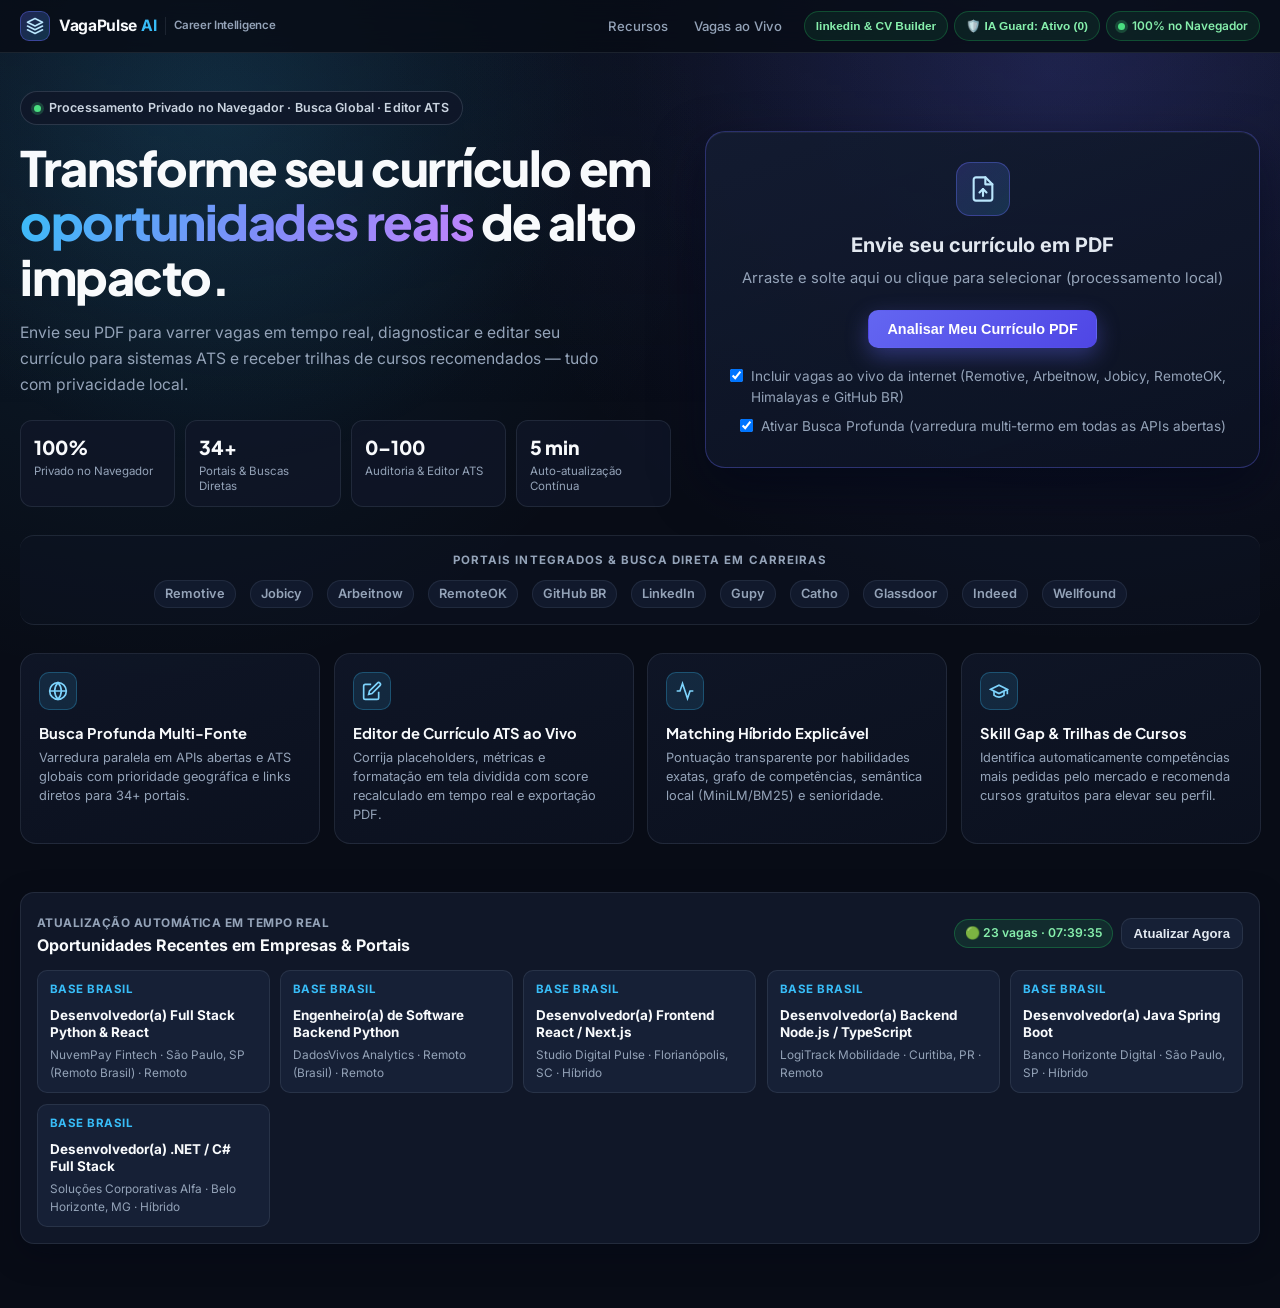
==== commit 404d2344: "feat: add ATS optimization engine and API routes for LinkedIn CVs" ====
--- a/docs/index.html
+++ b/docs/index.html
@@ -60,7 +60,8 @@
           </select>
         </div>
         <button type="button" class="topbar-status" id="linkedinCvBtn"
-          title="Conectar LinkedIn (OAuth 2.0) e Construtor Inteligente de Currículos" style="cursor:pointer;">🔗 LinkedIn &amp; CV Builder</button>
+          title="Carregar Perfil em PDF e Construtor Inteligente de Currículos" style="cursor:pointer;"> linkedin &amp;
+          CV Builder</button>
         <button type="button" class="topbar-status" id="securityGuardBtn"
           title="IA Autônoma de Segurança — Clique para baixar o relatório de incidentes" style="cursor:pointer;">🛡️ IA
           Guard: Ativo (0)</button>
@@ -621,48 +622,62 @@
     </div>
   </div>
 
-  <!-- Modal LinkedIn Connect & Smart CV Builder -->
+  <!-- Modal Carregar Perfil em PDF & Smart CV Builder -->
   <div class="modal-overlay hidden" id="linkedinCvModal" role="dialog" aria-modal="true">
     <div class="modal-card modal-editor">
       <div class="modal-header">
         <div>
-          <span class="source-tag">OAuth 2.0 + PKCE · LGPD · ATS PDF &amp; DOCX</span>
-          <h3>🔗 LinkedIn Connect &amp; Smart CV Builder</h3>
+          <span class="source-tag">Importação PDF · LGPD · ATS PDF &amp; DOCX</span>
+          <h3>📄 Carregar Perfil em PDF &amp; Smart CV Builder</h3>
         </div>
         <button type="button" class="modal-close" id="closeLinkedinCvBtn" aria-label="Fechar">✕</button>
       </div>
       <div style="padding:14px 18px;max-height:76vh;overflow-y:auto;display:grid;gap:14px;">
         <div class="pitch-box" style="margin:0;">
           <div style="display:flex;justify-content:space-between;align-items:center;flex-wrap:wrap;gap:8px;">
-            <strong id="liStatusBadge">⚪ Desconectado</strong>
+            <strong id="liStatusBadge">📄 Pronto para importar perfil em PDF</strong>
             <div style="display:flex;gap:6px;flex-wrap:wrap;">
-              <button type="button" class="btn btn-primary btn-small" id="liConnectBtn">Conectar ao LinkedIn</button>
-              <button type="button" class="btn btn-secondary btn-small" id="liSyncBtn">↻ Sincronizar</button>
-              <button type="button" class="btn btn-secondary btn-small" id="liDisconnectBtn">Desconectar</button>
-              <button type="button" class="btn btn-secondary btn-small" id="liEraseDataBtn">🗑️ Excluir Dados (LGPD)</button>
-            </div>
-          </div>
-          <p class="hint" style="margin-top:8px;">Acesso oficial via OAuth 2.0 + PKCE. Nunca coletamos sua senha. Escopos padrão: <code>openid, profile, email</code>. Dados não disponíveis na API podem ser preenchidos ou importados via PDF abaixo.</p>
-          <div style="display:grid;grid-template-columns:repeat(auto-fit,minmax(240px,1fr));gap:6px;margin-top:8px;font-size:0.8rem;">
-            <label><input type="checkbox" id="consent_A_connect_account" checked /> A. Conexão da conta LinkedIn</label>
-            <label><input type="checkbox" id="consent_B_import_profile" checked /> B. Importação de dados autorizados</label>
-            <label><input type="checkbox" id="consent_C_job_matching" checked /> C. Análise de compatibilidade</label>
-            <label><input type="checkbox" id="consent_D_cv_generation" checked /> D. Geração/atualização de CV</label>
-            <label><input type="checkbox" id="consent_E_profile_storage" checked /> E. Armazenamento sob seu controle</label>
-            <label><input type="checkbox" id="consent_F_anonymous_stats" /> F. Estatísticas anonimizadas (Opcional)</label>
+              <input type="file" id="liPdfFileInput" accept=".pdf,application/pdf"
+                style="position:absolute;width:1px;height:1px;opacity:0;overflow:hidden;pointer-events:none;" />
+              <label for="liPdfFileInput" class="btn btn-primary btn-small" id="liLoadPdfBtn" role="button" tabindex="0"
+                style="cursor:pointer;">📄 Carregar Perfil em PDF</label>
+              <button type="button" class="btn btn-secondary btn-small" id="liEraseDataBtn">🗑️ Excluir Dados
+                (LGPD)</button>
+            </div>
+          </div>
+          <p class="hint" style="margin-top:8px;">Envie o PDF do seu perfil (ex.: <strong>Salvar como PDF</strong> do
+            LinkedIn ou seu currículo atual). O processamento é feito com segurança para preencher seus dados, otimizar
+            para ATS e exportar em PDF ou DOCX.</p>
+          <div
+            style="display:grid;grid-template-columns:repeat(auto-fit,minmax(240px,1fr));gap:6px;margin-top:8px;font-size:0.8rem;">
+            <label><input type="checkbox" id="consent_B_import_profile" checked /> Importação dos dados do PDF</label>
+            <label><input type="checkbox" id="consent_C_job_matching" checked /> Análise de compatibilidade com
+              vagas</label>
+            <label><input type="checkbox" id="consent_D_cv_generation" checked /> Geração e atualização de
+              currículo</label>
+            <label><input type="checkbox" id="consent_E_profile_storage" checked /> Armazenamento local sob seu
+              controle</label>
           </div>
           <p id="liPrivacyBox" class="hint" style="margin-top:6px;"></p>
-          <div id="liConnectionMessage" class="hidden" style="margin-top:8px;padding:8px 10px;border-radius:8px;background:rgba(15,23,42,0.75);border:1px solid rgba(56,189,248,0.4);font-size:0.82rem;line-height:1.45;"></div>
+          <div id="liConnectionMessage" class="hidden"
+            style="margin-top:8px;padding:8px 10px;border-radius:8px;background:rgba(15,23,42,0.75);border:1px solid rgba(56,189,248,0.4);font-size:0.82rem;line-height:1.45;">
+          </div>
         </div>
 
         <form id="liProfileForm" style="display:grid;grid-template-columns:repeat(auto-fit,minmax(220px,1fr));gap:8px;">
           <input type="text" id="liNameInput" class="text-input" placeholder="Nome profissional" />
-          <input type="text" id="liHeadlineInput" class="text-input" placeholder="Título profissional (ex: Engenheiro de Dados)" />
+          <input type="text" id="liHeadlineInput" class="text-input"
+            placeholder="Título profissional (ex: Engenheiro de Dados)" />
           <input type="email" id="liEmailInput" class="text-input" placeholder="E-mail profissional" />
           <input type="text" id="liSkillsInput" class="text-input" placeholder="Competências (ex: Python, SQL, AWS)" />
-          <textarea id="liSummaryInput" class="resume-editor-textarea" style="min-height:64px;grid-column:1/-1;" placeholder="Resumo profissional"></textarea>
-          <textarea id="liExpInput" class="resume-editor-textarea" style="min-height:64px;" placeholder="Experiências (1 por linha)"></textarea>
-          <textarea id="liEduInput" class="resume-editor-textarea" style="min-height:64px;" placeholder="Formação e certificações (1 por linha)"></textarea>
+          <textarea id="liSummaryInput" class="resume-editor-textarea" style="min-height:64px;grid-column:1/-1;"
+            placeholder="Resumo profissional"></textarea>
+          <textarea id="liExpInput" class="resume-editor-textarea" style="min-height:64px;"
+            placeholder="Experiências (1 por linha)"></textarea>
+          <textarea id="liEduInput" class="resume-editor-textarea" style="min-height:64px;"
+            placeholder="Formação e certificações (1 por linha)"></textarea>
+          <textarea id="liTargetJobInput" class="resume-editor-textarea" style="min-height:54px;grid-column:1/-1;"
+            placeholder="(Opcional) Cole aqui o título ou descrição da vaga alvo para direcionar o currículo automaticamente..."></textarea>
         </form>
 
         <div style="display:flex;gap:8px;flex-wrap:wrap;align-items:center;">
@@ -676,15 +691,42 @@
             <option value="data_analytics">Currículo para Análise de Dados</option>
             <option value="software_dev">Currículo para Desenvolvimento de Software</option>
             <option value="edtech">Currículo para Educação e Tecnologia</option>
+            <option value="first_job">Currículo para Primeiro Emprego</option>
+            <option value="career_transition">Currículo para Transição de Carreira</option>
+            <option value="international">Currículo Internacional</option>
             <option value="job_tailored">Currículo Personalizado para Vaga</option>
           </select>
+          <select id="liLanguageSelect" class="select-input" aria-label="Idioma do currículo">
+            <option value="pt">🇧🇷 Português (BR)</option>
+            <option value="en">🇺🇸 English</option>
+            <option value="es">🇪🇸 Español</option>
+            <option value="fr">🇫🇷 Français</option>
+          </select>
+          <select id="liStyleSelect" class="select-input" aria-label="Estilo visual ATS">
+            <option value="ats_professional">ATS Professional</option>
+            <option value="ats_classic">ATS Classic</option>
+          </select>
           <button type="button" class="btn btn-primary btn-small" id="liGenerateCvBtn">✨ Gerar Currículo ATS</button>
-          <button type="button" class="btn btn-secondary btn-small" id="liExportPdfBtn">⬇ Exportar PDF</button>
-          <button type="button" class="btn btn-secondary btn-small" id="liExportDocxBtn">⬇ Exportar DOCX</button>
+          <button type="button" class="btn btn-secondary btn-small" id="liExportPdfBtn">⬇ PDF</button>
+          <button type="button" class="btn btn-secondary btn-small" id="liExportDocxBtn">⬇ DOCX</button>
+          <button type="button" class="btn btn-secondary btn-small" id="liExportTxtBtn">⬇ TXT</button>
+          <button type="button" class="btn btn-secondary btn-small" id="liExportJsonBtn">⬇ JSON</button>
+          <button type="button" class="btn btn-secondary btn-small" id="liApplyToSearchBtn">✅ Usar na Busca</button>
         </div>
 
         <p id="liAnalysisBox" class="hint"></p>
-        <textarea id="liCvPreview" class="resume-editor-textarea" style="min-height:160px;" placeholder="Prévia do currículo gerado para revisão..."></textarea>
+        <div style="display:grid;grid-template-columns:repeat(auto-fit,minmax(260px,1fr));gap:10px;">
+          <div>
+            <strong style="font-size:0.8rem;">📄 Currículo Original / Base</strong>
+            <textarea id="liOriginalPreview" class="resume-editor-textarea" style="min-height:150px;margin-top:4px;" readonly
+              placeholder="O texto original do PDF ou rascunho aparecerá aqui para comparação..."></textarea>
+          </div>
+          <div>
+            <strong style="font-size:0.8rem;">✨ Currículo Otimizado para ATS</strong>
+            <textarea id="liCvPreview" class="resume-editor-textarea" style="min-height:150px;margin-top:4px;"
+              placeholder="Prévia do currículo gerado para revisão..."></textarea>
+          </div>
+        </div>
 
         <div>
           <strong style="font-size:0.85rem;">🕘 Histórico de Versões</strong>
@@ -698,7 +740,7 @@
 
   <!-- App Modular ES (PDF.js é carregado sob demanda ao enviar currículo) -->
   <script type="module" src="./js/app.js"></script>
-  <script type="module" src="./js/linkedin_cv.js"></script>
+  <script type="module" src="./js/linkedin_cv.js?v=5"></script>
 </body>
 
 </html>
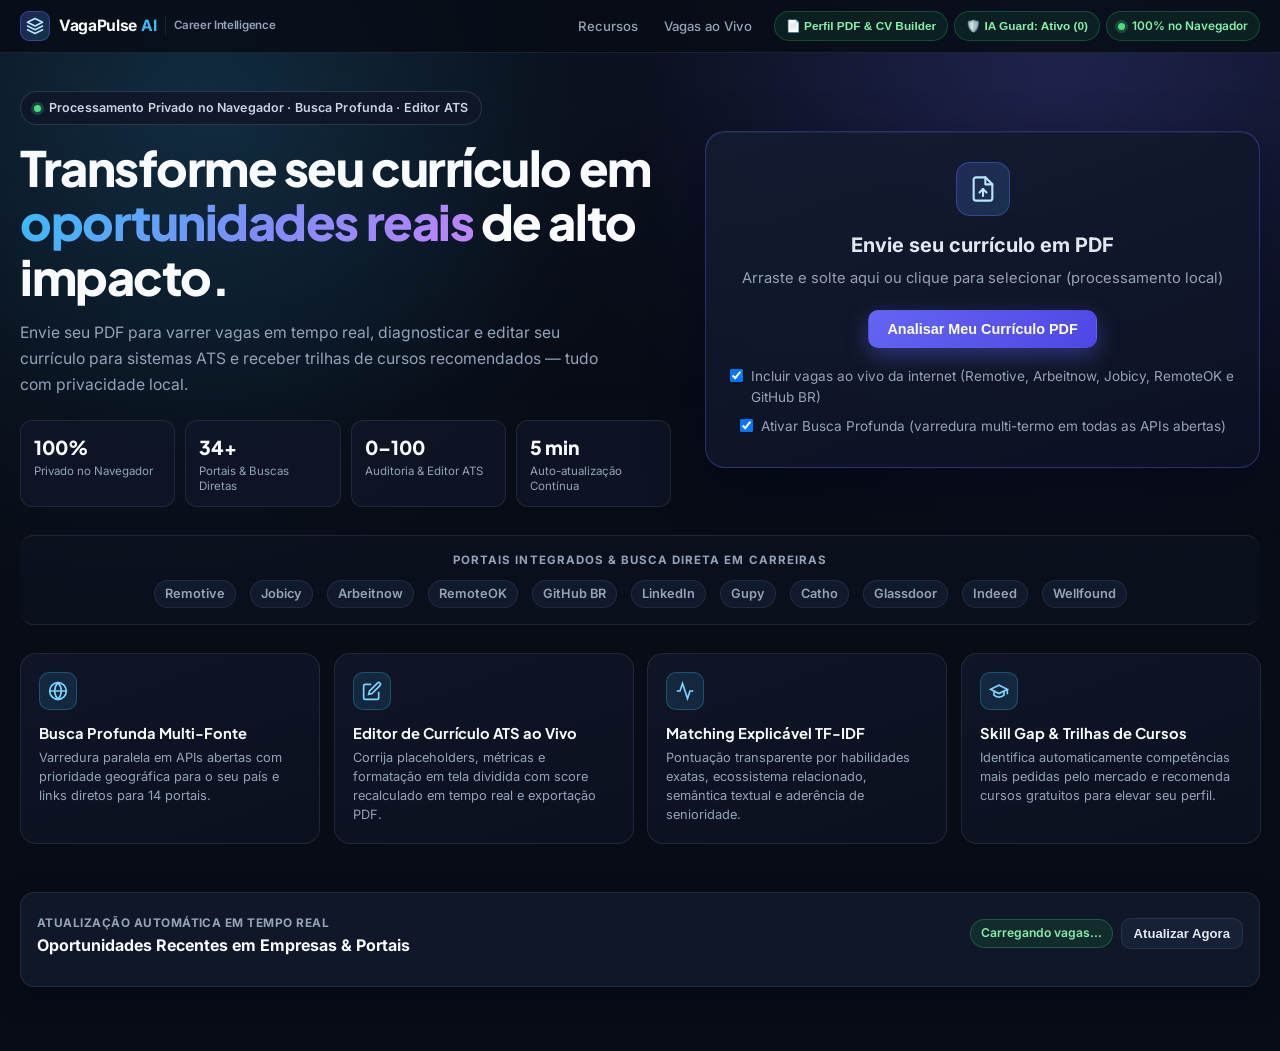
==== commit f8796867: "feat: add main HTML interface and LinkedIn CV builder module" ====
--- a/docs/index.html
+++ b/docs/index.html
@@ -60,8 +60,7 @@
           </select>
         </div>
         <button type="button" class="topbar-status" id="linkedinCvBtn"
-          title="Carregar Perfil em PDF e Construtor Inteligente de Currículos" style="cursor:pointer;"> linkedin &amp;
-          CV Builder</button>
+          title="Carregar Perfil em PDF e Construtor Inteligente de Currículos" style="cursor:pointer;">📄 Perfil PDF &amp; CV Builder</button>
         <button type="button" class="topbar-status" id="securityGuardBtn"
           title="IA Autônoma de Segurança — Clique para baixar o relatório de incidentes" style="cursor:pointer;">🛡️ IA
           Guard: Ativo (0)</button>
@@ -637,47 +636,30 @@
           <div style="display:flex;justify-content:space-between;align-items:center;flex-wrap:wrap;gap:8px;">
             <strong id="liStatusBadge">📄 Pronto para importar perfil em PDF</strong>
             <div style="display:flex;gap:6px;flex-wrap:wrap;">
-              <input type="file" id="liPdfFileInput" accept=".pdf,application/pdf"
-                style="position:absolute;width:1px;height:1px;opacity:0;overflow:hidden;pointer-events:none;" />
-              <label for="liPdfFileInput" class="btn btn-primary btn-small" id="liLoadPdfBtn" role="button" tabindex="0"
-                style="cursor:pointer;">📄 Carregar Perfil em PDF</label>
-              <button type="button" class="btn btn-secondary btn-small" id="liEraseDataBtn">🗑️ Excluir Dados
-                (LGPD)</button>
-            </div>
-          </div>
-          <p class="hint" style="margin-top:8px;">Envie o PDF do seu perfil (ex.: <strong>Salvar como PDF</strong> do
-            LinkedIn ou seu currículo atual). O processamento é feito com segurança para preencher seus dados, otimizar
-            para ATS e exportar em PDF ou DOCX.</p>
-          <div
-            style="display:grid;grid-template-columns:repeat(auto-fit,minmax(240px,1fr));gap:6px;margin-top:8px;font-size:0.8rem;">
+              <input type="file" id="liPdfFileInput" accept=".pdf,application/pdf" class="sr-only" />
+              <button type="button" class="btn btn-primary btn-small" id="liLoadPdfBtn">📄 Carregar Perfil em PDF</button>
+              <button type="button" class="btn btn-secondary btn-small" id="liEraseDataBtn">🗑️ Excluir Dados (LGPD)</button>
+            </div>
+          </div>
+          <p class="hint" style="margin-top:8px;">Envie o PDF do seu perfil (ex.: <strong>Salvar como PDF</strong> do LinkedIn ou seu currículo atual). O processamento é feito com segurança para preencher seus dados, otimizar para ATS e exportar em PDF ou DOCX.</p>
+          <div style="display:grid;grid-template-columns:repeat(auto-fit,minmax(240px,1fr));gap:6px;margin-top:8px;font-size:0.8rem;">
             <label><input type="checkbox" id="consent_B_import_profile" checked /> Importação dos dados do PDF</label>
-            <label><input type="checkbox" id="consent_C_job_matching" checked /> Análise de compatibilidade com
-              vagas</label>
-            <label><input type="checkbox" id="consent_D_cv_generation" checked /> Geração e atualização de
-              currículo</label>
-            <label><input type="checkbox" id="consent_E_profile_storage" checked /> Armazenamento local sob seu
-              controle</label>
+            <label><input type="checkbox" id="consent_C_job_matching" checked /> Análise de compatibilidade com vagas</label>
+            <label><input type="checkbox" id="consent_D_cv_generation" checked /> Geração e atualização de currículo</label>
+            <label><input type="checkbox" id="consent_E_profile_storage" checked /> Armazenamento local sob seu controle</label>
           </div>
           <p id="liPrivacyBox" class="hint" style="margin-top:6px;"></p>
-          <div id="liConnectionMessage" class="hidden"
-            style="margin-top:8px;padding:8px 10px;border-radius:8px;background:rgba(15,23,42,0.75);border:1px solid rgba(56,189,248,0.4);font-size:0.82rem;line-height:1.45;">
-          </div>
+          <div id="liConnectionMessage" class="hidden" style="margin-top:8px;padding:8px 10px;border-radius:8px;background:rgba(15,23,42,0.75);border:1px solid rgba(56,189,248,0.4);font-size:0.82rem;line-height:1.45;"></div>
         </div>
 
         <form id="liProfileForm" style="display:grid;grid-template-columns:repeat(auto-fit,minmax(220px,1fr));gap:8px;">
           <input type="text" id="liNameInput" class="text-input" placeholder="Nome profissional" />
-          <input type="text" id="liHeadlineInput" class="text-input"
-            placeholder="Título profissional (ex: Engenheiro de Dados)" />
+          <input type="text" id="liHeadlineInput" class="text-input" placeholder="Título profissional (ex: Engenheiro de Dados)" />
           <input type="email" id="liEmailInput" class="text-input" placeholder="E-mail profissional" />
           <input type="text" id="liSkillsInput" class="text-input" placeholder="Competências (ex: Python, SQL, AWS)" />
-          <textarea id="liSummaryInput" class="resume-editor-textarea" style="min-height:64px;grid-column:1/-1;"
-            placeholder="Resumo profissional"></textarea>
-          <textarea id="liExpInput" class="resume-editor-textarea" style="min-height:64px;"
-            placeholder="Experiências (1 por linha)"></textarea>
-          <textarea id="liEduInput" class="resume-editor-textarea" style="min-height:64px;"
-            placeholder="Formação e certificações (1 por linha)"></textarea>
-          <textarea id="liTargetJobInput" class="resume-editor-textarea" style="min-height:54px;grid-column:1/-1;"
-            placeholder="(Opcional) Cole aqui o título ou descrição da vaga alvo para direcionar o currículo automaticamente..."></textarea>
+          <textarea id="liSummaryInput" class="resume-editor-textarea" style="min-height:64px;grid-column:1/-1;" placeholder="Resumo profissional"></textarea>
+          <textarea id="liExpInput" class="resume-editor-textarea" style="min-height:64px;" placeholder="Experiências (1 por linha)"></textarea>
+          <textarea id="liEduInput" class="resume-editor-textarea" style="min-height:64px;" placeholder="Formação e certificações (1 por linha)"></textarea>
         </form>
 
         <div style="display:flex;gap:8px;flex-wrap:wrap;align-items:center;">
@@ -691,42 +673,15 @@
             <option value="data_analytics">Currículo para Análise de Dados</option>
             <option value="software_dev">Currículo para Desenvolvimento de Software</option>
             <option value="edtech">Currículo para Educação e Tecnologia</option>
-            <option value="first_job">Currículo para Primeiro Emprego</option>
-            <option value="career_transition">Currículo para Transição de Carreira</option>
-            <option value="international">Currículo Internacional</option>
             <option value="job_tailored">Currículo Personalizado para Vaga</option>
           </select>
-          <select id="liLanguageSelect" class="select-input" aria-label="Idioma do currículo">
-            <option value="pt">🇧🇷 Português (BR)</option>
-            <option value="en">🇺🇸 English</option>
-            <option value="es">🇪🇸 Español</option>
-            <option value="fr">🇫🇷 Français</option>
-          </select>
-          <select id="liStyleSelect" class="select-input" aria-label="Estilo visual ATS">
-            <option value="ats_professional">ATS Professional</option>
-            <option value="ats_classic">ATS Classic</option>
-          </select>
           <button type="button" class="btn btn-primary btn-small" id="liGenerateCvBtn">✨ Gerar Currículo ATS</button>
-          <button type="button" class="btn btn-secondary btn-small" id="liExportPdfBtn">⬇ PDF</button>
-          <button type="button" class="btn btn-secondary btn-small" id="liExportDocxBtn">⬇ DOCX</button>
-          <button type="button" class="btn btn-secondary btn-small" id="liExportTxtBtn">⬇ TXT</button>
-          <button type="button" class="btn btn-secondary btn-small" id="liExportJsonBtn">⬇ JSON</button>
-          <button type="button" class="btn btn-secondary btn-small" id="liApplyToSearchBtn">✅ Usar na Busca</button>
+          <button type="button" class="btn btn-secondary btn-small" id="liExportPdfBtn">⬇ Exportar PDF</button>
+          <button type="button" class="btn btn-secondary btn-small" id="liExportDocxBtn">⬇ Exportar DOCX</button>
         </div>
 
         <p id="liAnalysisBox" class="hint"></p>
-        <div style="display:grid;grid-template-columns:repeat(auto-fit,minmax(260px,1fr));gap:10px;">
-          <div>
-            <strong style="font-size:0.8rem;">📄 Currículo Original / Base</strong>
-            <textarea id="liOriginalPreview" class="resume-editor-textarea" style="min-height:150px;margin-top:4px;" readonly
-              placeholder="O texto original do PDF ou rascunho aparecerá aqui para comparação..."></textarea>
-          </div>
-          <div>
-            <strong style="font-size:0.8rem;">✨ Currículo Otimizado para ATS</strong>
-            <textarea id="liCvPreview" class="resume-editor-textarea" style="min-height:150px;margin-top:4px;"
-              placeholder="Prévia do currículo gerado para revisão..."></textarea>
-          </div>
-        </div>
+        <textarea id="liCvPreview" class="resume-editor-textarea" style="min-height:160px;" placeholder="Prévia do currículo gerado para revisão..."></textarea>
 
         <div>
           <strong style="font-size:0.85rem;">🕘 Histórico de Versões</strong>
@@ -740,7 +695,7 @@
 
   <!-- App Modular ES (PDF.js é carregado sob demanda ao enviar currículo) -->
   <script type="module" src="./js/app.js"></script>
-  <script type="module" src="./js/linkedin_cv.js?v=5"></script>
+  <script type="module" src="./js/linkedin_cv.js"></script>
 </body>
 
 </html>
